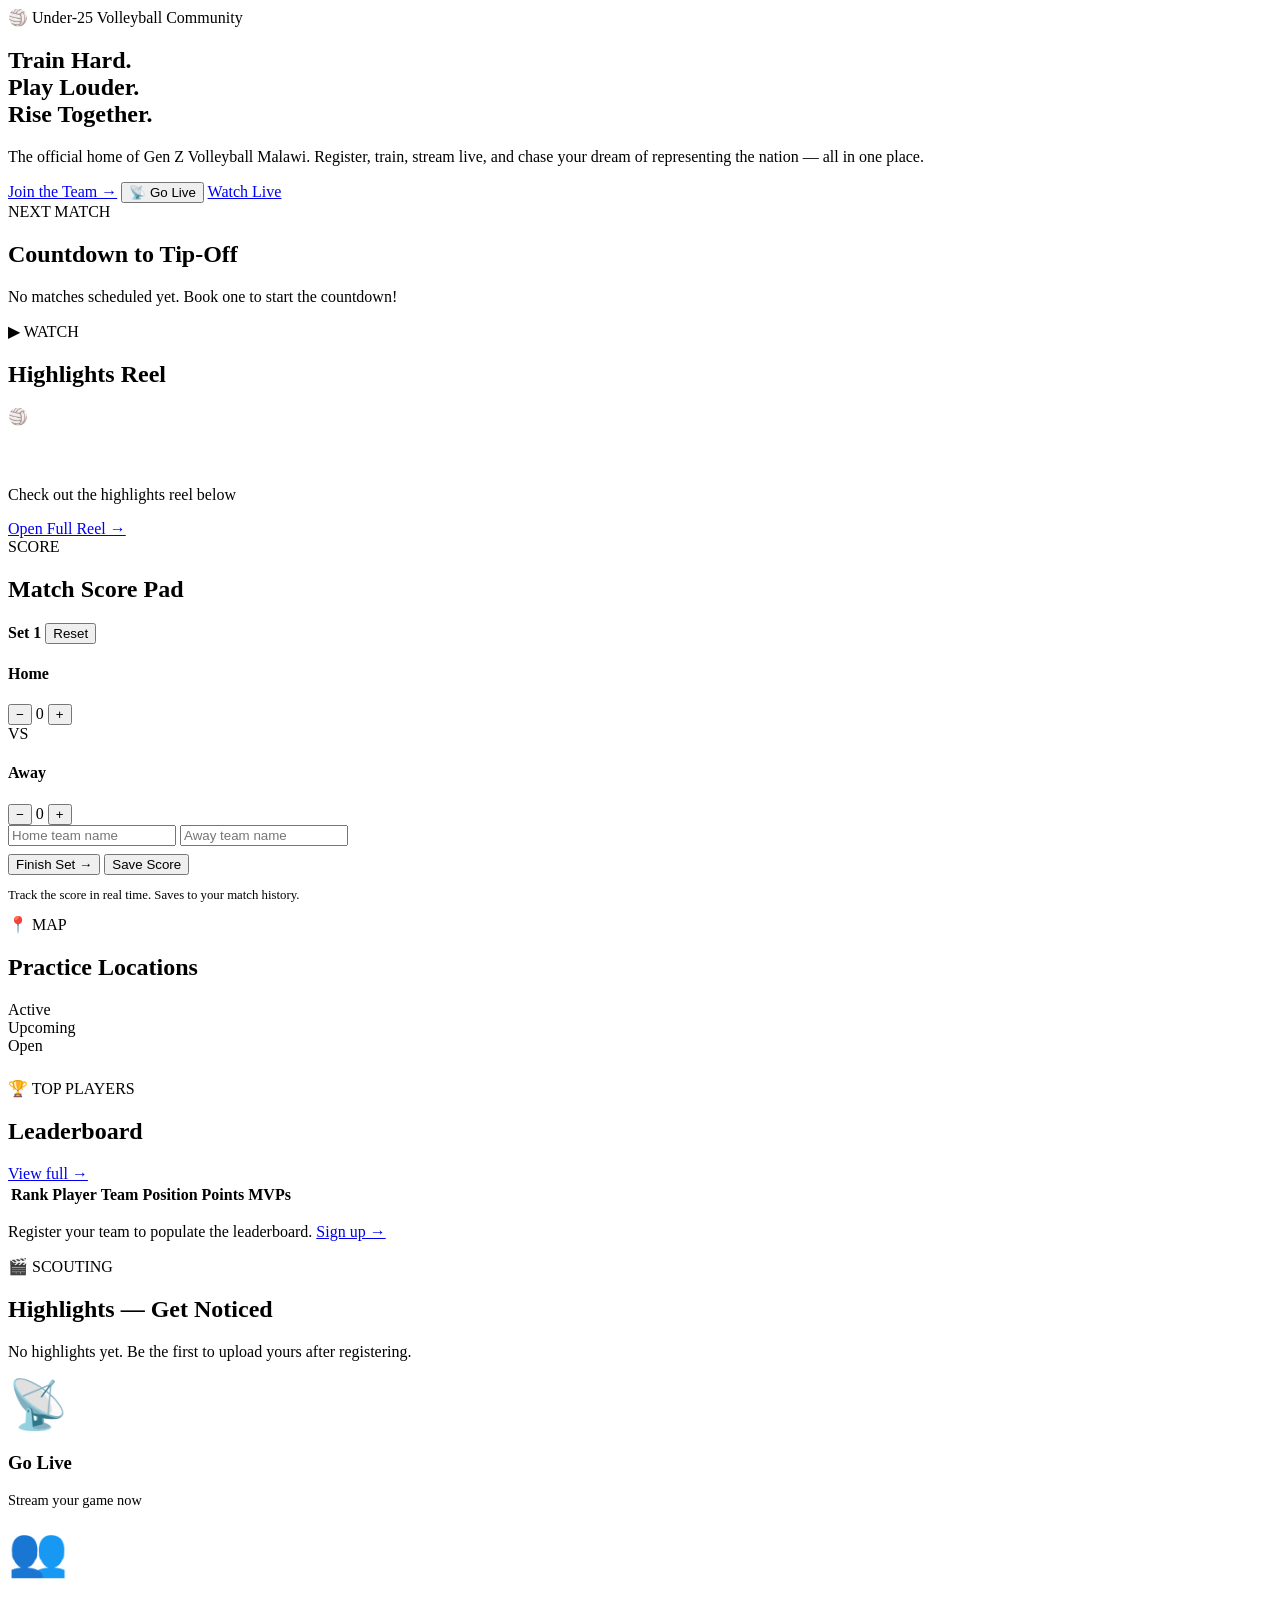
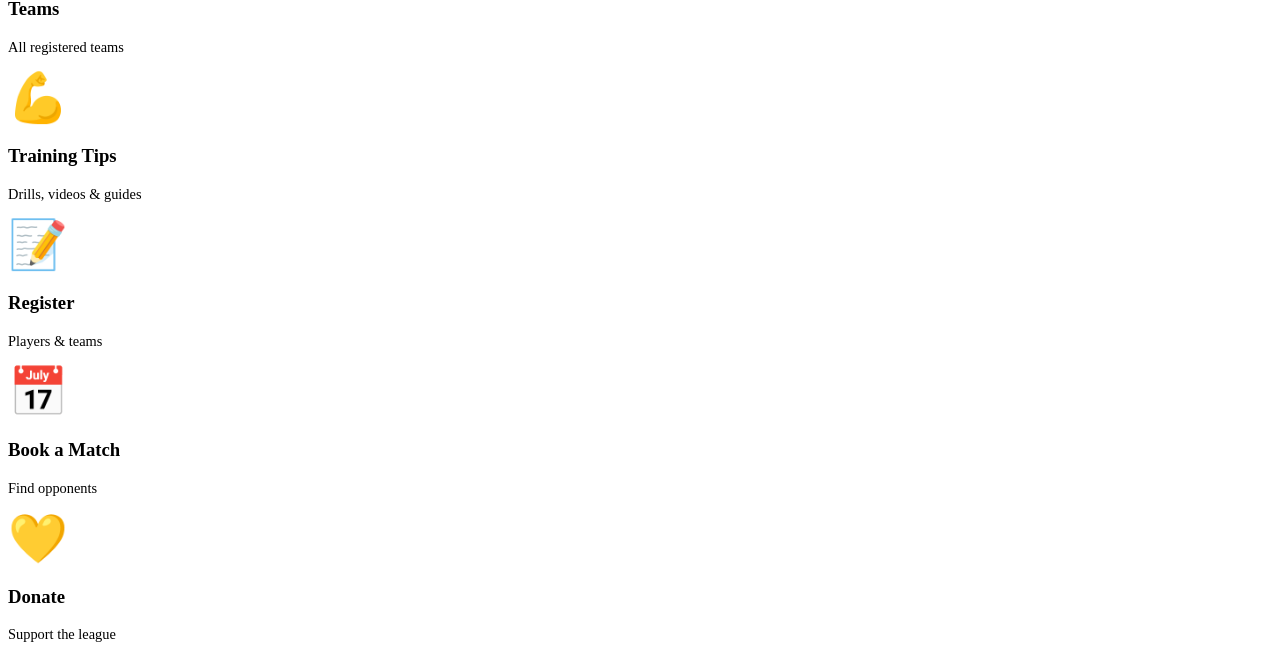
==== index.html @ ad44a902 "Add files via upload" ====
<!DOCTYPE html>
<html lang="en">
<head>
<meta charset="UTF-8">
<meta name="viewport" content="width=device-width, initial-scale=1.0">
<title>Gen Z Volleyball Malawi — Train. Play. Rise.</title>
<meta name="description" content="Gen Z Volleyball Malawi — the home of under-25 volleyball in Malawi. Training, live streams, registration, leaderboard, and more.">
<link rel="preconnect" href="https://fonts.googleapis.com">
<link rel="preconnect" href="https://fonts.gstatic.com" crossorigin>
<link href="https://fonts.googleapis.com/css2?family=Bebas+Neue&family=Inter:wght@400;500;600;700;800&display=swap" rel="stylesheet">
<link rel="stylesheet" href="css/styles.css">
<link rel="icon" type="image/svg+xml" href="data:image/svg+xml,%3Csvg xmlns='http://www.w3.org/2000/svg' viewBox='0 0 100 100'%3E%3Ctext y='.9em' font-size='90'%3E%F0%9F%8F%90%3C/text%3E%3C/svg%3E">
</head>
<body>

<nav class="nav"></nav>

<!-- TICKER -->
<div class="ticker"><div class="ticker-track container"></div></div>

<main>
  <!-- HERO -->
  <section class="hero">
    <div class="container">
      <span class="tag tag-pink">🏐 Under-25 Volleyball Community</span>
      <h1>Train Hard.<br>Play <span class="gradient-text">Louder.</span><br>Rise Together.</h1>
      <p>The official home of Gen Z Volleyball Malawi. Register, train, stream live, and chase your dream of representing the nation — all in one place.</p>
      <div class="hero-cta">
        <a class="btn btn-primary" href="register.html">Join the Team →</a>
        <button class="btn btn-accent" onclick="LIVE.openStreamModal()">📡 Go Live</button>
        <a class="btn btn-ghost" href="live.html">Watch Live</a>
      </div>
    </div>
  </section>

  <!-- COUNTDOWN -->
  <section>
    <div class="container">
      <div id="home-live-rooms"></div>
      <div class="section-title">
        <span class="badge">NEXT MATCH</span>
        <h2>Countdown to Tip-Off</h2>
      </div>
      <div id="countdown-next" class="countdown"></div>
      <p class="text-center muted" id="next-match-info">No matches scheduled yet. Book one to start the countdown!</p>
    </div>
  </section>

  <!-- HIGHLIGHTS REEL + SCORE PAD -->
  <section>
    <div class="container">
      <div class="grid-2">
        <div>
          <div class="section-title">
            <span class="badge" style="background: var(--c-danger);">▶ WATCH</span>
            <h2>Highlights Reel</h2>
          </div>
          <div class="live-stream" id="home-reel">
            <div class="stream-content" id="reel-placeholder">
              <div class="icon">🏐</div>
              <h3 style="color: white;">No match live right now</h3>
              <p>Check out the highlights reel below</p>
              <a href="live.html" class="btn btn-primary" style="margin-top:1rem;">Open Full Reel →</a>
            </div>
            <div class="stream-overlay" id="reel-overlay" style="display:none;">
              <span id="reel-title">Loading…</span>
              <span class="viewer-count" id="reel-counter">▶ Reel 1 / 6</span>
            </div>
          </div>
        </div>

        <div>
          <div class="section-title">
            <span class="badge" style="background: var(--c-accent-2);">SCORE</span>
            <h2>Match Score Pad</h2>
          </div>
          <div class="scorepad">
            <div class="scorepad-header">
              <strong id="sp-set-label">Set 1</strong>
              <button class="btn btn-sm btn-ghost" id="sp-reset">Reset</button>
            </div>
            <div class="scorepad-teams">
              <div class="scorepad-team">
                <h4 class="name" id="sp-home-name">Home</h4>
                <div class="scorepad-score">
                  <button data-team="home" data-delta="-1">−</button>
                  <span id="sp-home">0</span>
                  <button data-team="home" data-delta="1">+</button>
                </div>
              </div>
              <div class="scorepad-vs">VS</div>
              <div class="scorepad-team">
                <h4 class="name" id="sp-away-name">Away</h4>
                <div class="scorepad-score">
                  <button data-team="away" data-delta="-1">−</button>
                  <span id="sp-away">0</span>
                  <button data-team="away" data-delta="1">+</button>
                </div>
              </div>
            </div>
            <div class="scorepad-sets" id="sp-sets"></div>
            <div class="scorepad-actions">
              <input type="text" id="sp-team-home-input" class="form-control" placeholder="Home team name" style="max-width:160px">
              <input type="text" id="sp-team-away-input" class="form-control" placeholder="Away team name" style="max-width:160px">
            </div>
            <div class="scorepad-actions" style="margin-top:0.5rem;">
              <button class="btn btn-accent btn-sm" id="sp-next-set">Finish Set →</button>
              <button class="btn btn-primary btn-sm" id="sp-save">Save Score</button>
            </div>
            <p class="muted text-center" style="font-size:0.8rem; margin-top:0.8rem;">Track the score in real time. Saves to your match history.</p>
          </div>
        </div>
      </div>
    </div>
  </section>

  <!-- COURT MAP -->
  <section>
    <div class="container">
      <div class="section-title">
        <span class="badge">📍 MAP</span>
        <h2>Practice Locations</h2>
      </div>
      <div class="court-map" id="court-map">
        <div class="court-lines"></div>
        <div class="net"></div>
        <div class="map-legend">
          <div><span class="dot" style="background: var(--c-primary)"></span> Active</div>
          <div><span class="dot" style="background: var(--c-accent)"></span> Upcoming</div>
          <div><span class="dot" style="background: var(--c-accent-2)"></span> Open</div>
        </div>
        <!-- pins injected by JS -->
      </div>
      <div class="grid-3" id="location-cards" style="margin-top:1.5rem;"></div>
    </div>
  </section>

  <!-- LEADERBOARD PREVIEW -->
  <section>
    <div class="container">
      <div class="section-title">
        <span class="badge" style="background: var(--c-accent); color: var(--c-deep)">🏆 TOP PLAYERS</span>
        <h2>Leaderboard</h2>
        <a href="leaderboard.html" class="btn btn-ghost btn-sm" style="margin-left:auto;">View full →</a>
      </div>
      <div class="table-wrap">
        <table id="home-leaderboard">
          <thead>
            <tr><th>Rank</th><th>Player</th><th>Team</th><th>Position</th><th>Points</th><th>MVPs</th></tr>
          </thead>
          <tbody></tbody>
        </table>
      </div>
      <p id="leaderboard-empty" class="text-center muted" style="margin-top:1rem;">Register your team to populate the leaderboard. <a href="register.html">Sign up →</a></p>
    </div>
  </section>

  <!-- SCOUTING HIGHLIGHTS -->
  <section>
    <div class="container">
      <div class="section-title">
        <span class="badge" style="background: var(--c-accent-2);">🎬 SCOUTING</span>
        <h2>Highlights — Get Noticed</h2>
      </div>
      <div class="grid-3" id="highlights-grid"></div>
      <p id="highlights-empty" class="text-center muted" style="margin-top:1rem;">No highlights yet. Be the first to upload yours after registering.</p>
    </div>
  </section>

  <!-- QUICK LINKS -->
  <section>
    <div class="container">
      <div class="grid-4">
        <div class="card card-3d text-center" style="cursor:pointer; border: 2px solid var(--c-primary);" onclick="LIVE.openStreamModal()">
          <div style="font-size:3rem;">📡</div>
          <h3>Go Live</h3>
          <p class="muted" style="font-size:0.9rem">Stream your game now</p>
        </div>
        <a href="teams.html" class="card card-3d text-center" style="text-decoration:none; color: var(--c-text);">
          <div style="font-size:3rem;">👥</div>
          <h3>Teams</h3>
          <p class="muted" style="font-size:0.9rem">All registered teams</p>
        </a>
        <a href="training.html" class="card card-3d text-center" style="text-decoration:none; color: var(--c-text);">
          <div style="font-size:3rem;">💪</div>
          <h3>Training Tips</h3>
          <p class="muted" style="font-size:0.9rem">Drills, videos & guides</p>
        </a>
        <a href="register.html" class="card card-3d text-center" style="text-decoration:none; color: var(--c-text);">
          <div style="font-size:3rem;">📝</div>
          <h3>Register</h3>
          <p class="muted" style="font-size:0.9rem">Players & teams</p>
        </a>
        <a href="matches.html" class="card card-3d text-center" style="text-decoration:none; color: var(--c-text);">
          <div style="font-size:3rem;">📅</div>
          <h3>Book a Match</h3>
          <p class="muted" style="font-size:0.9rem">Find opponents</p>
        </a>
        <a href="donate.html" class="card card-3d text-center" style="text-decoration:none; color: var(--c-text);">
          <div style="font-size:3rem;">💛</div>
          <h3>Donate</h3>
          <p class="muted" style="font-size:0.9rem">Support the league</p>
        </a>
      </div>
    </div>
  </section>
</main>

<footer class="footer"></footer>

<script src="js/app.js"></script>
<script src="js/supabase-sync.js"></script>
<script src="js/livestream.js"></script>
<script>
// ====== TICKER ======
APP.renderTicker();

// ====== COUNTDOWN ======
let nextMatch = null;
function findNextMatch() {
  const upcoming = APP.data.matches
    .filter(m => m.status === 'scheduled' && m.date && new Date(m.date) > new Date())
    .sort((a, b) => new Date(a.date) - new Date(b.date));
  return upcoming[0] || null;
}
function renderCountdown() {
  nextMatch = findNextMatch();
  const wrap = document.getElementById('countdown-next');
  const info = document.getElementById('next-match-info');
  if (!nextMatch) {
    wrap.innerHTML = '<div class="countdown-unit"><span class="num">—</span><span class="lbl">No match</span></div>';
    info.innerHTML = 'No matches scheduled yet. <a href="matches.html">Book one →</a>';
    return;
  }
  const c = APP.countdown(nextMatch.date);
  wrap.innerHTML = `
    <div class="countdown-unit"><span class="num">${c.d}</span><span class="lbl">Days</span></div>
    <div class="countdown-unit"><span class="num">${String(c.h).padStart(2, '0')}</span><span class="lbl">Hours</span></div>
    <div class="countdown-unit"><span class="num">${String(c.m).padStart(2, '0')}</span><span class="lbl">Mins</span></div>
    <div class="countdown-unit"><span class="num">${String(c.s).padStart(2, '0')}</span><span class="lbl">Secs</span></div>
  `;
  info.innerHTML = `<strong>${APP.escapeHtml(nextMatch.homeTeam)}</strong> vs <strong>${APP.escapeHtml(nextMatch.awayTeam)}</strong> — ${APP.fmtDate(nextMatch.date)} at ${APP.fmtTime(nextMatch.date)}`;
}
renderCountdown();
setInterval(renderCountdown, 1000);

// ====== HIGHLIGHTS REEL (homepage) ======
// When no match is live, rotate through public volleyball highlight videos.
let reelIndex = 0;
function renderReel() {
  const liveMatch = APP.data.matches.find(m => m.status === 'live');
  const liveRooms = LIVE.getActiveRooms();
  const placeholder = document.getElementById('reel-placeholder');
  const overlay = document.getElementById('reel-overlay');
  const stream = document.getElementById('home-reel');
  // Clear any prior iframe
  stream.querySelectorAll('iframe').forEach(f => f.remove());
  stream.querySelectorAll('.live-badge').forEach(b => b.remove());

  // 1) Real scheduled match is live
  if (liveMatch) {
    stream.insertAdjacentHTML('afterbegin', '<div class="live-badge"><span class="live-dot"></span> ON AIR</div>');
    placeholder.innerHTML = `
      <div class="icon">🏐</div>
      <h3 style="color: white;">${APP.escapeHtml(liveMatch.homeTeam)} vs ${APP.escapeHtml(liveMatch.awayTeam)}</h3>
      <p>Match in progress</p>
      <a href="live.html" class="btn btn-primary" style="margin-top:1rem;">Watch Live →</a>
    `;
    placeholder.style.display = 'flex';
    overlay.style.display = 'flex';
    overlay.querySelector('#reel-title').textContent = '📍 ' + (liveMatch.venue || 'Live');
    overlay.querySelector('#reel-counter').textContent = '● LIVE';
    return;
  }

  // 2) Someone is live-streaming via WebRTC / external service
  if (liveRooms.length) {
    const room = liveRooms[0];
    stream.insertAdjacentHTML('afterbegin', '<div class="live-badge"><span class="live-dot"></span> ON AIR</div>');
    overlay.style.display = 'flex';
    overlay.querySelector('#reel-title').textContent = `📡 ${room.title}`;
    overlay.querySelector('#reel-counter').textContent = `● LIVE — ${room.host}`;

    if (room.type === 'external' && room.externalUrl) {
      const iframe = document.createElement('iframe');
      iframe.src = LIVE.toEmbedUrl(room.externalUrl);
      iframe.allow = 'autoplay; encrypted-media; picture-in-picture';
      iframe.allowFullscreen = true;
      iframe.style.cssText = 'position:absolute; inset:0; width:100%; height:100%; border:0;';
      stream.appendChild(iframe);
      placeholder.style.display = 'none';
    } else {
      // P2P room — link to live page to join
      placeholder.style.display = 'flex';
      placeholder.innerHTML = `
        <div class="icon">📡</div>
        <h3 style="color: white;">${APP.escapeHtml(room.title)}</h3>
        <p>Live P2P stream by ${APP.escapeHtml(room.host)}</p>
        <a href="live.html?room=${room.id}" class="btn btn-primary" style="margin-top:1rem;">▶ Join Stream</a>
      `;
    }
    return;
  }

  // No live match — rotate the public highlights reel
  const v = APP.publicHighlights[reelIndex % APP.publicHighlights.length];
  const iframe = document.createElement('iframe');
  iframe.src = APP.embedUrl(v.videoId);
  iframe.allow = 'accelerometer; autoplay; clipboard-write; encrypted-media; gyroscope; picture-in-picture';
  iframe.allowFullscreen = true;
  iframe.style.cssText = 'position:absolute; inset:0; width:100%; height:100%; border:0;';
  stream.appendChild(iframe);
  placeholder.style.display = 'none';
  overlay.style.display = 'flex';
  overlay.querySelector('#reel-title').textContent = v.title;
  overlay.querySelector('#reel-counter').textContent = `▶ Reel ${reelIndex + 1} / ${APP.publicHighlights.length}`;

  // Advance to next reel when current video ends
  iframe.addEventListener('load', () => {
    // YouTube iframes don't fire 'ended' reliably, so we just rotate every ~45s
  });
  clearInterval(window._reelTimer);
  window._reelTimer = setInterval(() => {
    reelIndex++;
    renderReel();
  }, 45000);
}
renderReel();
// Re-check for a live match every 30s
setInterval(renderReel, 30000);

// ====== LIVE ROOMS STRIP (homepage) ======
function renderHomeLiveRooms() {
  const wrap = document.getElementById('home-live-rooms');
  const active = LIVE.getActiveRooms();
  if (!active.length) { wrap.innerHTML = ''; return; }
  wrap.innerHTML = `
    <div class="alert alert-danger" style="display:flex; align-items:center; justify-content:space-between; flex-wrap:wrap; gap:0.5rem; margin-bottom:1.5rem;">
      <div>
        <strong>📡 ${active.length} live stream${active.length === 1 ? '' : 's'} happening right now</strong>
        <p class="muted" style="font-size:0.85rem; margin:0;">
          ${active.slice(0, 3).map(r => `<span>• ${APP.escapeHtml(r.title)} (${APP.escapeHtml(r.host)})</span>`).join(' ')}
        </p>
      </div>
      <div style="display:flex; gap:0.4rem; flex-wrap:wrap;">
        ${active.slice(0, 2).map(r => `<a class="btn btn-sm btn-primary" href="live.html?room=${r.id}">▶ Watch</a>`).join('')}
      </div>
    </div>
  `;
}
renderHomeLiveRooms();
LIVE.listenToRooms(renderHomeLiveRooms);

// ====== SCORE PAD ======
const sp = { home: 0, away: 0, sets: [] };
const $ = id => document.getElementById(id);

function renderScorePad() {
  $('sp-home').textContent = sp.home;
  $('sp-away').textContent = sp.away;
  $('sp-sets').innerHTML = sp.sets.map((s, i) =>
    `<div class="set-pill">Set ${i+1}: ${s[0]}-${s[1]}</div>`
  ).join('') || '<span class="muted" style="font-size:0.85rem;">No sets completed</span>';
  $('sp-set-label').textContent = `Set ${sp.sets.length + 1}`;
}
document.querySelectorAll('.scorepad-score button').forEach(btn => {
  btn.addEventListener('click', () => {
    const team = btn.dataset.team;
    const delta = parseInt(btn.dataset.delta);
    sp[team] = Math.max(0, sp[team] + delta);
    $('sp-home-name').textContent = $('sp-team-home-input').value || 'Home';
    $('sp-away-name').textContent = $('sp-team-away-input').value || 'Away';
    renderScorePad();
  });
});
$('sp-team-home-input').addEventListener('input', e => $('sp-home-name').textContent = e.target.value || 'Home');
$('sp-team-away-input').addEventListener('input', e => $('sp-away-name').textContent = e.target.value || 'Away');
$('sp-next-set').addEventListener('click', () => {
  if (sp.home === 0 && sp.away === 0) return APP.toast('Add some points first', 'info');
  sp.sets.push([sp.home, sp.away]);
  sp.home = 0; sp.away = 0;
  renderScorePad();
  APP.toast('Set saved!', 'success');
});
$('sp-reset').addEventListener('click', () => {
  sp.home = 0; sp.away = 0; sp.sets = [];
  renderScorePad();
});
$('sp-save').addEventListener('click', () => {
  const home = $('sp-team-home-input').value || 'Home Team';
  const away = $('sp-team-away-input').value || 'Away Team';
  if (!sp.sets.length) return APP.toast('Finish at least one set first', 'warning');
  APP.data.matches.push({
    id: APP.uid(),
    homeTeam: home, awayTeam: away,
    date: new Date().toISOString(),
    status: 'completed',
    score: {
      home: sp.sets.reduce((a, s) => a + (s[0] > s[1] ? 1 : 0), 0),
      away: sp.sets.reduce((a, s) => a + (s[1] > s[0] ? 1 : 0), 0)
    },
    sets: sp.sets.map(s => [...s])
  });
  APP.save();
  APP.toast('Match saved to history!', 'success');
  $('sp-reset').click();
});
renderScorePad();

// ====== COURT MAP ======
// Show practice locations from real bookings (type='practice') so it starts empty.
function renderCourtMap() {
  const map = $('court-map');
  const cards = $('location-cards');
  // Clear pins (keep court lines + net)
  map.querySelectorAll('.map-pin').forEach(p => p.remove());

  const practices = APP.data.bookings
    .filter(b => b.type === 'practice' && b.status !== 'cancelled')
    .sort((a, b) => new Date(a.date) - new Date(b.date));

  if (practices.length === 0) {
    // Show 4 sample venue pin positions but with no data
    const venues = [
      { name: 'Blantyre Sports Complex', x: 20, y: 75, cls: '' },
      { name: 'Lilongwe Civic Centre', x: 55, y: 35, cls: 'pin-2' },
      { name: 'Mzuzu Court Arena', x: 30, y: 15, cls: 'pin-3' },
      { name: 'Zomba Youth Field', x: 75, y: 70, cls: 'pin-4' },
    ];
    venues.forEach((v, i) => {
      const pin = document.createElement('div');
      pin.className = 'map-pin ' + v.cls;
      pin.style.left = v.x + '%';
      pin.style.top = v.y + '%';
      pin.style.opacity = '0.35';
      pin.innerHTML = `<span>${i+1}</span>`;
      pin.title = v.name + ' — no practices scheduled';
      map.appendChild(pin);
    });
    cards.innerHTML = `
      <div class="card card-3d" style="grid-column: 1 / -1; text-align: center; padding: 2rem;">
        <h3>📅 No practice sessions scheduled yet</h3>
        <p class="muted">Once teams book practice sessions, they'll appear here on the court map.</p>
        <a href="matches.html" class="btn btn-primary" style="margin-top:1rem;">Book a Practice →</a>
      </div>
    `;
    return;
  }

  // Plot real practice bookings on the court
  const venues = {
    'Blantyre Sports Complex': { x: 20, y: 75, cls: '' },
    'Lilongwe Civic Centre': { x: 55, y: 35, cls: 'pin-2' },
    'Mzuzu Court Arena': { x: 30, y: 15, cls: 'pin-3' },
    'Zomba Youth Field': { x: 75, y: 70, cls: 'pin-4' },
    'Capital Volleyball Hall': { x: 50, y: 50, cls: 'pin-2' },
  };
  const seen = new Set();
  practices.forEach((p, i) => {
    const v = venues[p.venue] || { x: 50 + (i * 7) % 30, y: 50 + (i * 11) % 30, cls: '' };
    const key = p.venue;
    if (!seen.has(key)) {
      seen.add(key);
      const pin = document.createElement('div');
      pin.className = 'map-pin ' + v.cls;
      pin.style.left = v.x + '%';
      pin.style.top = v.y + '%';
      pin.innerHTML = `<span>${seen.size}</span>`;
      pin.title = `${p.venue} — ${p.teamName}`;
      map.appendChild(pin);
    }
  });

  cards.innerHTML = practices.slice(0, 6).map(p => `
    <div class="card card-3d">
      <span class="tag tag-teal">PRACTICE</span>
      <h3 style="margin-top:0.5rem;">${APP.escapeHtml(p.venue)}</h3>
      <p class="muted" style="font-size:0.9rem;">🏐 ${APP.escapeHtml(p.teamName)}</p>
      <p style="margin-top:0.5rem;"><strong>Next session:</strong> ${APP.fmtDate(p.date)} at ${APP.fmtTime(p.date)}</p>
    </div>
  `).join('');
}
renderCourtMap();

// ====== LEADERBOARD PREVIEW ======
function renderLeaderboard() {
  const tb = document.querySelector('#home-leaderboard tbody');
  const empty = $('leaderboard-empty');
  if (!APP.data.players.length) { tb.innerHTML = ''; empty.style.display = 'block'; return; }
  empty.style.display = 'none';
  const ranked = APP.data.players
    .map(p => ({
      ...p,
      pts: Object.values(p.stats || {}).reduce((a, b) => a + (b || 0), 0),
      mvps: p.mvps || 0
    }))
    .sort((a, b) => b.pts - a.pts)
    .slice(0, 5);
  tb.innerHTML = ranked.map((p, i) => {
    const avatar = p.photo
      ? `<img src="${APP.escapeHtml(p.photo)}" alt="" style="width:32px; height:32px; border-radius:50%; object-fit:cover; vertical-align:middle; margin-right:0.5rem; border: 2px solid var(--c-primary);">`
      : `<span style="display:inline-block; width:32px; height:32px; line-height:32px; text-align:center; border-radius:50%; background: var(--gradient-2); margin-right:0.5rem; vertical-align:middle;">🏐</span>`;
    return `
    <tr>
      <td><span class="rank-badge ${i === 0 ? 'rank-1' : i === 1 ? 'rank-2' : i === 2 ? 'rank-3' : 'rank-n'}">${i+1}</span></td>
      <td>${avatar}<strong>${APP.escapeHtml(p.name)}</strong></td>
      <td>${APP.escapeHtml(p.team || '—')}</td>
      <td><span class="tag tag-blue">${p.position || '—'}</span></td>
      <td><strong style="color: var(--c-accent)">${p.pts}</strong></td>
      <td>${p.mvps}</td>
    </tr>
  `;
  }).join('');
}
renderLeaderboard();

// ====== HIGHLIGHTS ======
// Combine user-uploaded highlights with curated public volleyball clips.
function renderHighlights() {
  const grid = $('highlights-grid');
  const empty = $('highlights-empty');
  const userHighlights = APP.data.highlights.map(h => ({ ...h, source: 'user' }));
  const publicOnes = APP.publicHighlights.map(p => ({
    id: p.id,
    title: p.title,
    player: p.channel,
    team: 'Featured',
    views: 0,
    videoId: p.videoId,
    source: 'public'
  }));
  const all = [...userHighlights, ...publicOnes];

  if (all.length === 0) {
    grid.innerHTML = '';
    empty.style.display = 'block';
    return;
  }
  empty.style.display = 'none';
  grid.innerHTML = all.slice(0, 6).map(h => {
    const thumb = h.videoId ? APP.thumbUrl(h.videoId) : '';
    return `
      <div class="highlight-card" onclick="openHighlight('${h.id}','${h.source}','${h.videoId || ''}')">
        ${thumb ? `<img class="highlight-thumb-img" src="${thumb}" alt="" style="position:absolute; inset:0; width:100%; height:100%; object-fit:cover;">` : '<div class="highlight-thumb">🏐</div>'}
        <div class="play-btn">▶</div>
        <div class="highlight-info">
          <h4>${APP.escapeHtml(h.title)}</h4>
          <div class="highlight-meta">${APP.escapeHtml(h.player || '')} ${h.team ? '• ' + APP.escapeHtml(h.team) : ''} ${h.source === 'public' ? '• 🌐 Featured' : ''}</div>
        </div>
      </div>
    `;
  }).join('');
}
window.openHighlight = (id, source, videoId) => {
  if (source === 'public' && videoId) {
    location.href = `live.html?v=${videoId}`;
  } else {
    APP.toast(`Highlight: ${id}`, 'info');
  }
};
renderHighlights();

// ====== TILT ======
APP.attachTilt();
</script>
</body>
</html>
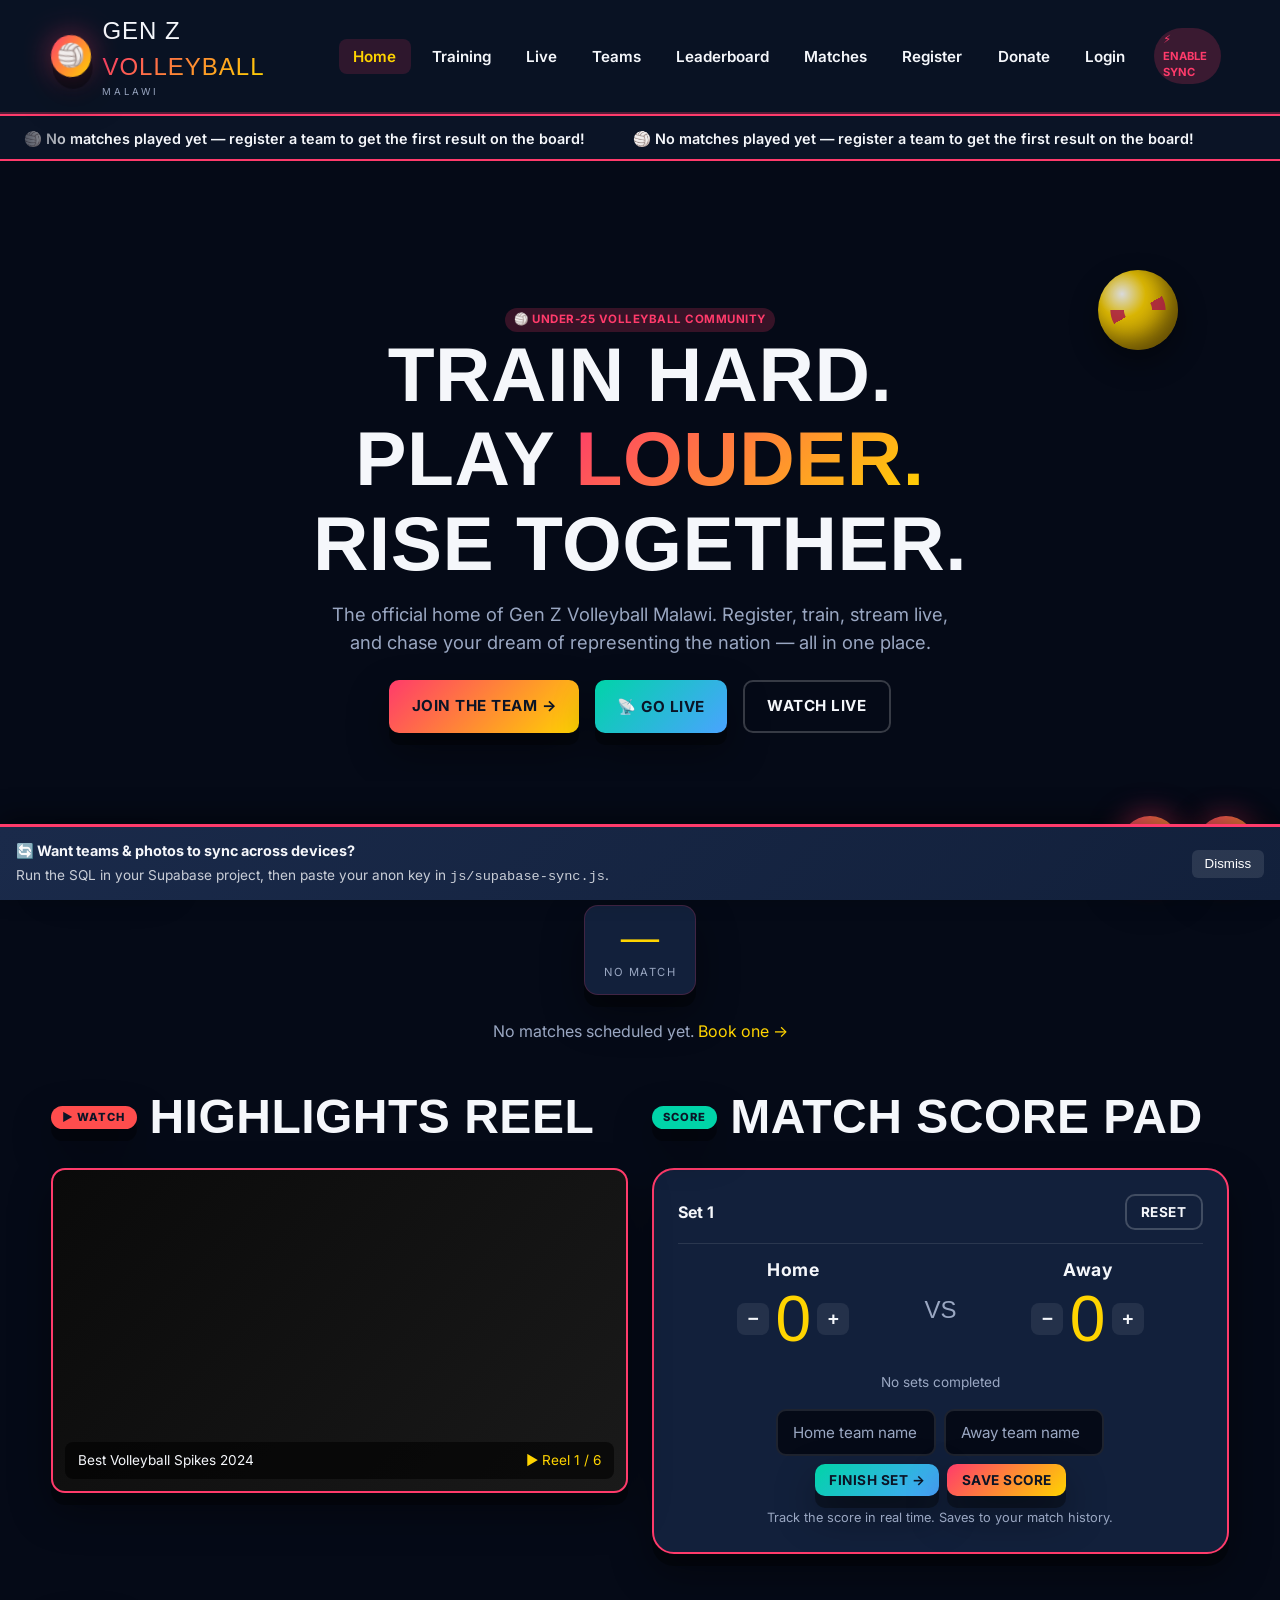
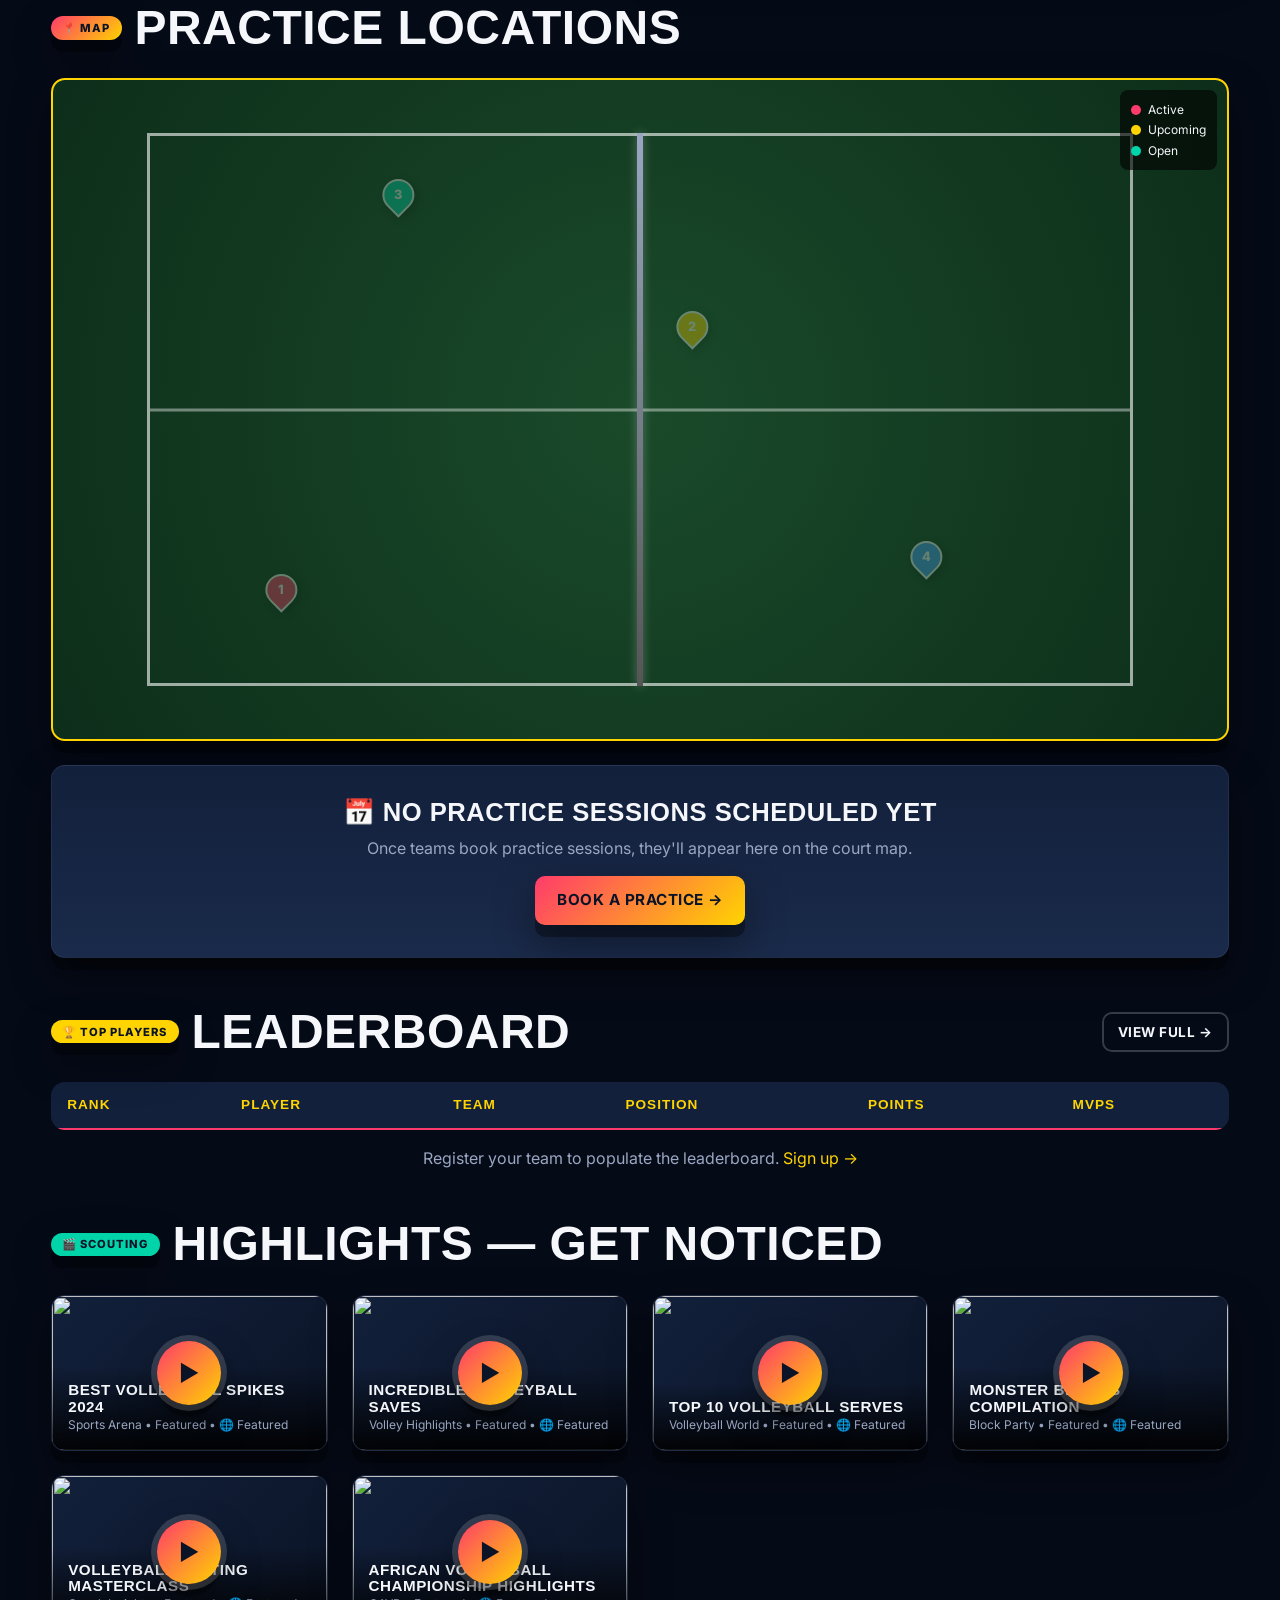
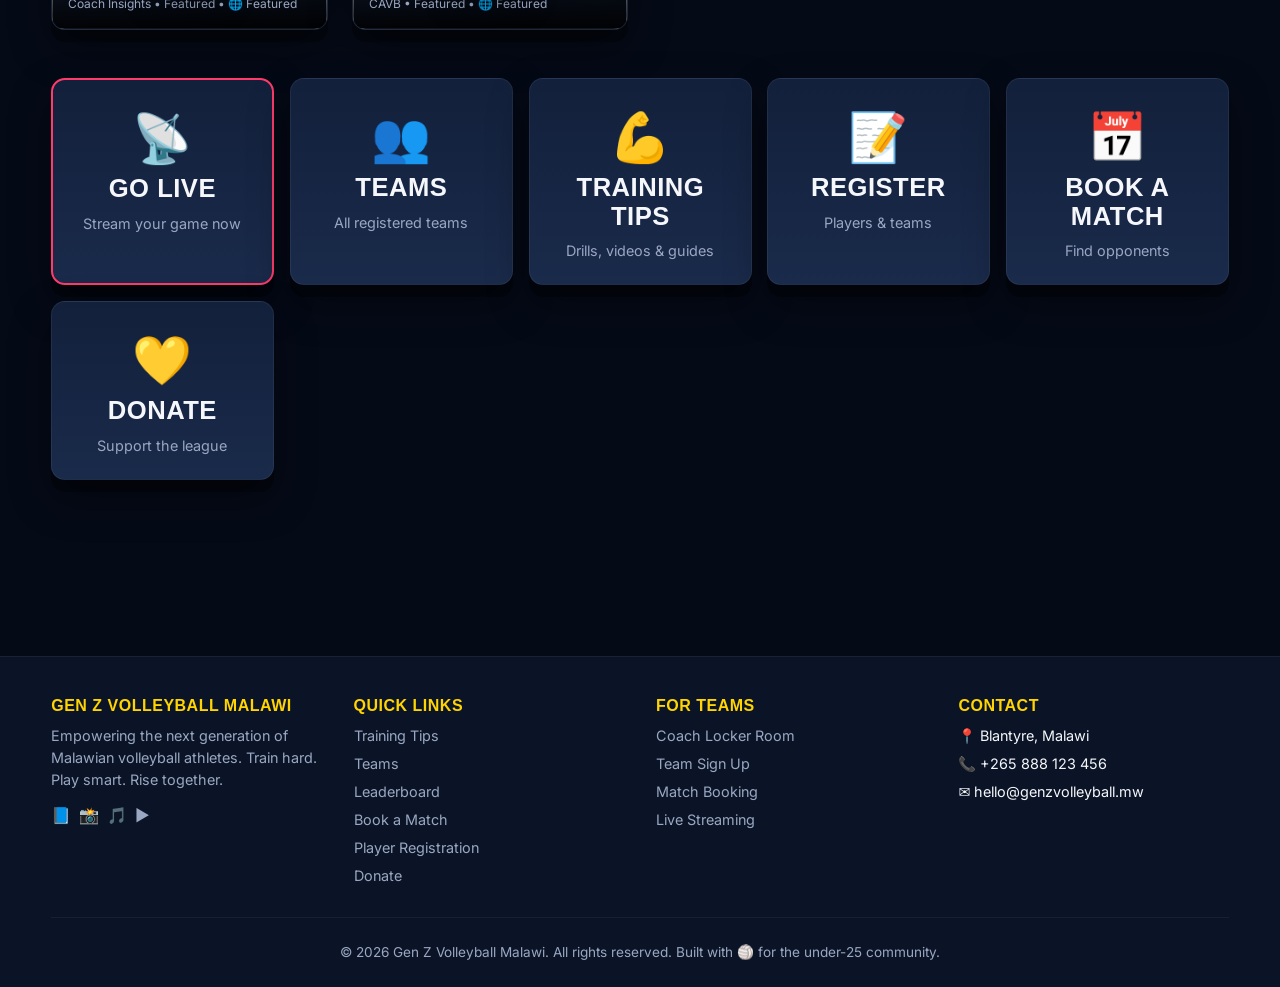
==== commit d18f3d73: "Fix website styles and restore JS by adding css/ and js/ folders Pages referenced css/styles.css and" ====
--- a/index.html
+++ b/index.html
@@ -208,9 +208,9 @@
 
 <footer class="footer"></footer>
 
+<script src="js/livestream.js"></script>
+<script src="js/supabase-sync.js"></script>
 <script src="js/app.js"></script>
-<script src="js/supabase-sync.js"></script>
-<script src="js/livestream.js"></script>
 <script>
 // ====== TICKER ======
 APP.renderTicker();
@@ -562,6 +562,17 @@
 
 // ====== TILT ======
 APP.attachTilt();
+
+// Re-render dynamic sections after storage/sync loads extra data
+window.addEventListener('gzvm:refresh', () => {
+  renderCountdown();
+  renderReel();
+  renderHomeLiveRooms();
+  renderCourtMap();
+  renderLeaderboard();
+  renderHighlights();
+  APP.renderTicker();
+});
 </script>
 </body>
 </html>
--- a/css/styles.css
+++ b/css/styles.css
@@ -0,0 +1,945 @@
+/* =========================================================
+   Gen Z Volleyball Malawi — Global Styles
+   Sporty + bold + modern + 3D ready
+   ========================================================= */
+
+:root {
+  --c-primary: #ff3b6b;       /* hot pink / court red */
+  --c-primary-dark: #c81f4d;
+  --c-accent: #ffd400;        /* ball yellow */
+  --c-accent-2: #00d4a8;      /* court teal */
+  --c-deep: #0b1426;          /* deep navy */
+  --c-deeper: #050a17;
+  --c-card: #12203b;
+  --c-card-2: #1a2a4a;
+  --c-text: #f5f7fb;
+  --c-muted: #9aa7c2;
+  --c-success: #19d27c;
+  --c-danger: #ff4d4d;
+  --c-warning: #ffa500;
+  --c-info: #4aa3ff;
+  --gradient-1: linear-gradient(135deg, #ff3b6b 0%, #ffd400 100%);
+  --gradient-2: linear-gradient(135deg, #00d4a8 0%, #4aa3ff 100%);
+  --gradient-3: linear-gradient(135deg, #0b1426 0%, #1a2a4a 100%);
+  --shadow-3d: 0 12px 0 0 rgba(0,0,0,0.35), 0 18px 40px rgba(0,0,0,0.4);
+  --shadow-glow: 0 0 30px rgba(255, 59, 107, 0.45);
+  --radius: 14px;
+  --radius-lg: 22px;
+  --font-display: 'Bebas Neue', 'Oswald', Impact, sans-serif;
+  --font-body: 'Inter', system-ui, -apple-system, Segoe UI, Roboto, sans-serif;
+}
+
+* { box-sizing: border-box; margin: 0; padding: 0; }
+
+html, body {
+  background: var(--c-deeper);
+  color: var(--c-text);
+  font-family: var(--font-body);
+  line-height: 1.5;
+  overflow-x: hidden;
+  scroll-behavior: smooth;
+  color-scheme: dark;
+}
+
+a { color: var(--c-accent); text-decoration: none; transition: color 0.2s; }
+a:hover { color: var(--c-primary); }
+
+img { max-width: 100%; display: block; }
+
+h1, h2, h3, h4 {
+  font-family: var(--font-display);
+  font-weight: 700;
+  letter-spacing: 0.5px;
+  text-transform: uppercase;
+  line-height: 1.1;
+}
+
+h1 { font-size: clamp(2.4rem, 6vw, 5rem); }
+h2 { font-size: clamp(1.8rem, 4vw, 3rem); margin-bottom: 0.6em; }
+h3 { font-size: clamp(1.2rem, 2.5vw, 1.6rem); margin-bottom: 0.4em; }
+
+/* ============ ANIMATED 3D BG ============ */
+.scene-3d {
+  position: fixed;
+  inset: 0;
+  z-index: -1;
+  background: radial-gradient(ellipse at top, #142a55 0%, var(--c-deeper) 60%);
+  overflow: hidden;
+}
+.scene-3d::before, .scene-3d::after {
+  content: "";
+  position: absolute;
+  border-radius: 50%;
+  filter: blur(60px);
+  opacity: 0.5;
+  animation: floatBlob 18s ease-in-out infinite;
+}
+.scene-3d::before {
+  width: 480px; height: 480px;
+  background: var(--c-primary);
+  top: -120px; left: -120px;
+}
+.scene-3d::after {
+  width: 520px; height: 520px;
+  background: var(--c-accent-2);
+  bottom: -160px; right: -120px;
+  animation-delay: -9s;
+}
+@keyframes floatBlob {
+  0%, 100% { transform: translate(0, 0) scale(1); }
+  33% { transform: translate(80px, -40px) scale(1.1); }
+  66% { transform: translate(-60px, 60px) scale(0.95); }
+}
+
+/* floating ball */
+.ball-3d {
+  position: fixed;
+  width: 80px; height: 80px;
+  border-radius: 50%;
+  background:
+    radial-gradient(circle at 30% 30%, #fff 0%, #ffd400 30%, #c89b00 80%);
+  box-shadow: inset -10px -10px 20px rgba(0,0,0,0.4), 0 12px 30px rgba(0,0,0,0.5);
+  z-index: 1;
+  pointer-events: none;
+  animation: floatBall 12s ease-in-out infinite;
+  top: 30%;
+  right: 8%;
+  opacity: 0.85;
+}
+.ball-3d::before {
+  content: "";
+  position: absolute;
+  inset: 8px;
+  border-radius: 50%;
+  background:
+    conic-gradient(from 0deg,
+      transparent 0 60deg, #c81f4d 60deg 90deg, transparent 90deg 240deg,
+      #c81f4d 240deg 270deg, transparent 270deg);
+  mask: radial-gradient(circle, transparent 30%, #000 32%, #000 60%, transparent 62%);
+  -webkit-mask: radial-gradient(circle, transparent 30%, #000 32%, #000 60%, transparent 62%);
+  opacity: 0.85;
+}
+@keyframes floatBall {
+  0%, 100% { transform: translateY(0) rotate(0deg); }
+  50% { transform: translateY(-40px) rotate(180deg); }
+}
+
+/* ============ LAYOUT ============ */
+.container {
+  width: min(1240px, 92%);
+  margin: 0 auto;
+}
+.row { display: flex; flex-wrap: wrap; gap: 1.5rem; }
+.col { flex: 1 1 280px; }
+.grid-2 { display: grid; grid-template-columns: repeat(auto-fit, minmax(280px, 1fr)); gap: 1.5rem; }
+.grid-3 { display: grid; grid-template-columns: repeat(auto-fit, minmax(240px, 1fr)); gap: 1.5rem; }
+.grid-4 { display: grid; grid-template-columns: repeat(auto-fit, minmax(200px, 1fr)); gap: 1rem; }
+
+main { padding: 2rem 0 5rem; min-height: 70vh; position: relative; z-index: 2; }
+
+section { margin: 3rem 0; }
+.section-title {
+  display: flex; align-items: center; gap: 0.8rem;
+  margin-bottom: 1.5rem;
+}
+.section-title .badge {
+  background: var(--gradient-1);
+  color: var(--c-deep);
+  padding: 0.2rem 0.7rem;
+  border-radius: 999px;
+  font-size: 0.7rem;
+  font-weight: 800;
+  letter-spacing: 1px;
+  box-shadow: var(--shadow-3d);
+}
+.section-title h2 { margin: 0; }
+
+/* ============ NAVBAR ============ */
+.nav {
+  position: sticky; top: 0; z-index: 100;
+  background: rgba(11, 20, 38, 0.85);
+  backdrop-filter: blur(14px);
+  -webkit-backdrop-filter: blur(14px);
+  border-bottom: 2px solid rgba(255, 59, 107, 0.3);
+}
+.nav-inner {
+  display: flex; align-items: center; justify-content: space-between;
+  padding: 0.8rem 0;
+}
+.brand {
+  display: flex; align-items: center; gap: 0.7rem;
+  font-family: var(--font-display);
+  font-size: 1.5rem;
+  color: var(--c-text);
+  letter-spacing: 1px;
+}
+.brand:hover { color: var(--c-text); }
+.brand .logo {
+  width: 42px; height: 42px;
+  border-radius: 50%;
+  background: var(--gradient-1);
+  display: grid; place-items: center;
+  font-size: 1.4rem;
+  box-shadow: var(--shadow-3d), var(--shadow-glow);
+  transform: rotateZ(-8deg);
+  transition: transform 0.3s;
+}
+.brand:hover .logo { transform: rotateZ(8deg) scale(1.05); }
+.brand small {
+  display: block; font-size: 0.6rem; color: var(--c-muted);
+  letter-spacing: 3px; font-family: var(--font-body);
+}
+.nav-links {
+  display: flex; gap: 0.4rem; align-items: center;
+  list-style: none;
+}
+.nav-links a {
+  color: var(--c-text);
+  padding: 0.5rem 0.9rem;
+  border-radius: 8px;
+  font-weight: 600;
+  font-size: 0.95rem;
+  transition: all 0.2s;
+  position: relative;
+}
+.nav-links a:hover, .nav-links a.active {
+  background: rgba(255, 59, 107, 0.15);
+  color: var(--c-accent);
+}
+.nav-toggle {
+  display: none;
+  background: none; border: none;
+  color: var(--c-text);
+  font-size: 1.6rem;
+  cursor: pointer;
+}
+@media (max-width: 880px) {
+  .nav-links {
+    position: absolute; top: 100%; left: 0; right: 0;
+    background: var(--c-deep);
+    flex-direction: column;
+    padding: 1rem;
+    transform: translateY(-200%);
+    transition: transform 0.3s;
+    border-bottom: 2px solid var(--c-primary);
+  }
+  .nav-links.open { transform: translateY(0); }
+  .nav-toggle { display: block; }
+}
+
+/* ============ BUTTONS ============ */
+.btn {
+  display: inline-flex; align-items: center; gap: 0.5rem;
+  padding: 0.8rem 1.4rem;
+  border-radius: 10px;
+  font-weight: 700;
+  font-size: 0.95rem;
+  border: none; cursor: pointer;
+  transition: transform 0.15s, box-shadow 0.15s, background 0.2s;
+  font-family: var(--font-body);
+  text-transform: uppercase;
+  letter-spacing: 0.5px;
+  text-decoration: none;
+}
+.btn:active { transform: translateY(2px); }
+.btn-primary {
+  background: var(--gradient-1);
+  color: var(--c-deep);
+  box-shadow: var(--shadow-3d);
+}
+.btn-primary:hover { box-shadow: var(--shadow-3d), var(--shadow-glow); transform: translateY(-2px); color: var(--c-deep); }
+.btn-accent {
+  background: var(--gradient-2);
+  color: var(--c-deep);
+  box-shadow: var(--shadow-3d);
+}
+.btn-accent:hover { transform: translateY(-2px); color: var(--c-deep); }
+.btn-ghost {
+  background: transparent;
+  color: var(--c-text);
+  border: 2px solid rgba(255,255,255,0.2);
+}
+.btn-ghost:hover { border-color: var(--c-accent); color: var(--c-accent); }
+.btn-sm { padding: 0.5rem 0.9rem; font-size: 0.85rem; }
+.btn-block { width: 100%; justify-content: center; }
+
+/* ============ CARDS ============ */
+.card {
+  background: linear-gradient(180deg, var(--c-card) 0%, var(--c-card-2) 100%);
+  border-radius: var(--radius);
+  padding: 1.4rem;
+  border: 1px solid rgba(255,255,255,0.06);
+  box-shadow: var(--shadow-3d);
+  position: relative;
+  transition: transform 0.25s, box-shadow 0.25s;
+}
+.card:hover { transform: translateY(-4px); box-shadow: 0 16px 0 0 rgba(0,0,0,0.35), 0 22px 50px rgba(255,59,107,0.2); }
+.card-3d {
+  transform: perspective(800px) rotateX(var(--rx, 0deg)) rotateY(var(--ry, 0deg));
+  transition: transform 0.1s;
+}
+.card-glass {
+  background: rgba(18, 32, 59, 0.6);
+  backdrop-filter: blur(10px);
+  -webkit-backdrop-filter: blur(10px);
+}
+
+/* ============ FORMS ============ */
+.form-group { margin-bottom: 1rem; }
+.form-group label {
+  display: block; margin-bottom: 0.4rem;
+  font-weight: 600; font-size: 0.9rem;
+  color: var(--c-muted);
+  letter-spacing: 0.3px;
+}
+.form-control {
+  width: 100%;
+  padding: 0.75rem 0.9rem;
+  background: var(--c-deeper);
+  color: var(--c-text);
+  border: 2px solid rgba(255,255,255,0.1);
+  border-radius: 10px;
+  font-size: 0.95rem;
+  font-family: var(--font-body);
+  transition: border-color 0.2s, box-shadow 0.2s;
+}
+.form-control:focus {
+  outline: none;
+  border-color: var(--c-primary);
+  box-shadow: 0 0 0 3px rgba(255, 59, 107, 0.2);
+}
+.form-control::placeholder { color: var(--c-muted); }
+textarea.form-control { min-height: 100px; resize: vertical; }
+select.form-control { cursor: pointer; }
+.file-drop {
+  border: 2px dashed rgba(255,255,255,0.2);
+  padding: 1.5rem; text-align: center;
+  border-radius: 12px; cursor: pointer;
+  transition: all 0.2s;
+  color: var(--c-muted);
+}
+.file-drop:hover, .file-drop.drag {
+  border-color: var(--c-accent);
+  color: var(--c-accent);
+  background: rgba(255, 212, 0, 0.05);
+}
+.file-drop input { display: none; }
+.checkbox-row {
+  display: flex; align-items: flex-start; gap: 0.6rem;
+  font-size: 0.9rem; color: var(--c-muted);
+}
+.checkbox-row input { margin-top: 0.25rem; }
+
+/* ============ TAGS / BADGES ============ */
+.tag {
+  display: inline-block;
+  padding: 0.2rem 0.6rem;
+  border-radius: 999px;
+  font-size: 0.72rem;
+  font-weight: 700;
+  letter-spacing: 0.5px;
+  text-transform: uppercase;
+}
+.tag-pink { background: rgba(255,59,107,0.2); color: var(--c-primary); }
+.tag-teal { background: rgba(0,212,168,0.2); color: var(--c-accent-2); }
+.tag-yellow { background: rgba(255,212,0,0.2); color: var(--c-accent); }
+.tag-blue { background: rgba(74,163,255,0.2); color: var(--c-info); }
+
+/* ============ MODAL ============ */
+.modal-backdrop {
+  position: fixed; inset: 0;
+  background: rgba(0,0,0,0.7);
+  backdrop-filter: blur(6px);
+  display: none;
+  align-items: center; justify-content: center;
+  z-index: 200;
+  padding: 1rem;
+  animation: fadeIn 0.2s;
+}
+.modal-backdrop.open { display: flex; }
+.modal {
+  background: var(--c-card);
+  border-radius: var(--radius-lg);
+  max-width: 520px; width: 100%;
+  padding: 2rem;
+  box-shadow: 0 30px 60px rgba(0,0,0,0.5);
+  border: 1px solid rgba(255,255,255,0.1);
+  max-height: 90vh; overflow-y: auto;
+  animation: pop 0.3s cubic-bezier(0.34, 1.56, 0.64, 1);
+}
+@keyframes fadeIn { from { opacity: 0; } to { opacity: 1; } }
+@keyframes pop {
+  from { transform: scale(0.8); opacity: 0; }
+  to { transform: scale(1); opacity: 1; }
+}
+.modal-header {
+  display: flex; justify-content: space-between; align-items: center;
+  margin-bottom: 1rem;
+}
+.modal-close {
+  background: none; border: none;
+  color: var(--c-muted);
+  font-size: 1.5rem; cursor: pointer;
+}
+.modal-close:hover { color: var(--c-primary); }
+
+/* ============ TOAST ============ */
+.toast-stack {
+  position: fixed; top: 80px; right: 20px;
+  z-index: 300; display: flex; flex-direction: column; gap: 0.5rem;
+}
+.toast {
+  background: var(--c-card);
+  color: var(--c-text);
+  padding: 0.9rem 1.2rem;
+  border-radius: 10px;
+  border-left: 4px solid var(--c-primary);
+  box-shadow: var(--shadow-3d);
+  animation: slideIn 0.3s;
+  max-width: 320px;
+}
+.toast.success { border-color: var(--c-success); }
+.toast.error { border-color: var(--c-danger); }
+.toast.info { border-color: var(--c-info); }
+@keyframes slideIn {
+  from { transform: translateX(120%); opacity: 0; }
+  to { transform: translateX(0); opacity: 1; }
+}
+
+/* ============ FOOTER ============ */
+.footer {
+  background: var(--c-deep);
+  border-top: 1px solid rgba(255,255,255,0.06);
+  padding: 2.5rem 0 1.5rem;
+  margin-top: 3rem;
+  position: relative; z-index: 2;
+}
+.footer-grid {
+  display: grid;
+  grid-template-columns: repeat(auto-fit, minmax(200px, 1fr));
+  gap: 2rem;
+  margin-bottom: 1.5rem;
+}
+.footer h4 {
+  font-size: 1rem;
+  color: var(--c-accent);
+  margin-bottom: 0.7rem;
+}
+.footer ul { list-style: none; }
+.footer li { margin-bottom: 0.4rem; font-size: 0.9rem; }
+.footer a { color: var(--c-muted); }
+.footer a:hover { color: var(--c-accent); }
+.footer-bottom {
+  text-align: center;
+  color: var(--c-muted);
+  font-size: 0.85rem;
+  padding-top: 1.5rem;
+  border-top: 1px solid rgba(255,255,255,0.05);
+}
+
+/* ============ UTILITIES ============ */
+.text-center { text-align: center; }
+.muted { color: var(--c-muted); }
+.gradient-text {
+  background: var(--gradient-1);
+  -webkit-background-clip: text;
+  background-clip: text;
+  -webkit-text-fill-color: transparent;
+  color: transparent;
+}
+.divider {
+  height: 2px;
+  background: var(--gradient-1);
+  margin: 1.5rem 0;
+  border-radius: 2px;
+}
+.tilt-on-hover { transition: transform 0.2s; }
+.tilt-on-hover:hover { transform: perspective(600px) rotateX(2deg) rotateY(-2deg) scale(1.02); }
+
+/* ============ CHAT ============ */
+.chat-fab {
+  position: fixed; bottom: 24px; right: 24px;
+  width: 60px; height: 60px;
+  border-radius: 50%;
+  background: var(--gradient-1);
+  color: var(--c-deep);
+  border: none;
+  font-size: 1.6rem;
+  cursor: pointer;
+  box-shadow: var(--shadow-3d), var(--shadow-glow);
+  z-index: 90;
+  transition: transform 0.2s;
+}
+.chat-fab:hover { transform: scale(1.1) rotate(8deg); }
+.chat-panel {
+  position: fixed; bottom: 100px; right: 24px;
+  width: 340px; max-width: calc(100vw - 32px);
+  height: 480px; max-height: 70vh;
+  background: var(--c-card);
+  border-radius: var(--radius-lg);
+  border: 1px solid rgba(255,255,255,0.1);
+  box-shadow: var(--shadow-3d);
+  display: none; flex-direction: column;
+  z-index: 95;
+  overflow: hidden;
+  animation: pop 0.3s;
+}
+.chat-panel.open { display: flex; }
+.chat-header {
+  background: var(--gradient-1);
+  color: var(--c-deep);
+  padding: 0.9rem 1rem;
+  font-weight: 800;
+  display: flex; justify-content: space-between; align-items: center;
+}
+.chat-header button { background: none; border: none; color: var(--c-deep); cursor: pointer; font-size: 1.2rem; }
+.chat-body {
+  flex: 1; overflow-y: auto;
+  padding: 0.8rem;
+  display: flex; flex-direction: column; gap: 0.5rem;
+  background: var(--c-deeper);
+}
+.chat-msg {
+  padding: 0.5rem 0.8rem;
+  border-radius: 10px;
+  background: var(--c-card-2);
+  max-width: 80%;
+  font-size: 0.9rem;
+  word-wrap: break-word;
+  animation: slideIn 0.2s;
+}
+.chat-msg .who { font-size: 0.7rem; color: var(--c-accent); font-weight: 700; }
+.chat-msg.me { align-self: flex-end; background: var(--c-primary); color: white; }
+.chat-msg.me .who { color: rgba(255,255,255,0.8); }
+.chat-input {
+  display: flex; gap: 0.4rem;
+  padding: 0.6rem;
+  background: var(--c-card);
+  border-top: 1px solid rgba(255,255,255,0.05);
+}
+.chat-input input {
+  flex: 1; background: var(--c-deeper);
+  color: var(--c-text);
+  border: 1px solid rgba(255,255,255,0.1);
+  padding: 0.5rem 0.7rem;
+  border-radius: 8px;
+  font-size: 0.9rem;
+}
+.chat-input button {
+  background: var(--gradient-1);
+  color: var(--c-deep);
+  border: none;
+  padding: 0.5rem 0.9rem;
+  border-radius: 8px;
+  font-weight: 700;
+  cursor: pointer;
+}
+
+/* ============ TICKER ============ */
+.ticker {
+  background: var(--c-deep);
+  border-top: 2px solid var(--c-primary);
+  border-bottom: 2px solid var(--c-primary);
+  padding: 0.6rem 0;
+  overflow: hidden;
+  white-space: nowrap;
+  position: relative;
+}
+.ticker::before, .ticker::after {
+  content: ""; position: absolute; top: 0; bottom: 0; width: 80px; z-index: 2; pointer-events: none;
+}
+.ticker::before { left: 0; background: linear-gradient(90deg, var(--c-deep), transparent); }
+.ticker::after { right: 0; background: linear-gradient(-90deg, var(--c-deep), transparent); }
+.ticker-track {
+  display: inline-block;
+  animation: ticker 40s linear infinite;
+  font-weight: 600;
+  font-size: 0.9rem;
+}
+.ticker-track span { margin: 0 1.5rem; }
+.ticker-track .win { color: var(--c-success); }
+.ticker-track .loss { color: var(--c-danger); }
+.ticker-track .draw { color: var(--c-warning); }
+@keyframes ticker {
+  0% { transform: translateX(0); }
+  100% { transform: translateX(-50%); }
+}
+
+/* ============ HERO ============ */
+.hero {
+  position: relative;
+  padding: 4rem 0 3rem;
+  text-align: center;
+  overflow: hidden;
+}
+.hero h1 { margin-bottom: 1rem; }
+.hero p {
+  font-size: 1.15rem; color: var(--c-muted);
+  max-width: 640px; margin: 0 auto 1.5rem;
+}
+.hero-cta { display: flex; gap: 1rem; justify-content: center; flex-wrap: wrap; }
+
+/* ============ COUNTDOWN ============ */
+.countdown {
+  display: flex; gap: 0.8rem; justify-content: center;
+  flex-wrap: wrap;
+  margin: 1.5rem 0;
+}
+.countdown-unit {
+  background: var(--c-card);
+  border-radius: var(--radius);
+  padding: 0.8rem 1.2rem;
+  min-width: 90px;
+  text-align: center;
+  box-shadow: var(--shadow-3d);
+  border: 1px solid rgba(255,59,107,0.2);
+  transition: transform 0.2s;
+}
+.countdown-unit:hover { transform: translateY(-4px) rotateZ(-2deg); }
+.countdown-unit .num {
+  font-family: var(--font-display);
+  font-size: 2.4rem;
+  color: var(--c-accent);
+  display: block;
+  line-height: 1;
+}
+.countdown-unit .lbl {
+  font-size: 0.7rem;
+  color: var(--c-muted);
+  text-transform: uppercase;
+  letter-spacing: 1.5px;
+}
+
+/* ============ SCORE PAD ============ */
+.scorepad {
+  background: var(--c-card);
+  border-radius: var(--radius-lg);
+  padding: 1.5rem;
+  box-shadow: var(--shadow-3d);
+  border: 2px solid var(--c-primary);
+}
+.scorepad-header {
+  display: flex; justify-content: space-between; align-items: center;
+  margin-bottom: 1rem; padding-bottom: 0.8rem;
+  border-bottom: 1px solid rgba(255,255,255,0.1);
+}
+.scorepad-teams {
+  display: grid; grid-template-columns: 1fr auto 1fr; gap: 1rem;
+  align-items: center;
+}
+.scorepad-team { text-align: center; }
+.scorepad-team h4 {
+  font-size: 1.1rem; margin-bottom: 0.3rem;
+  color: var(--c-text);
+}
+.scorepad-team .name { font-family: var(--font-body); font-weight: 700; text-transform: none; }
+.scorepad-score {
+  font-family: var(--font-display);
+  font-size: 4rem; line-height: 1;
+  color: var(--c-accent);
+  margin: 0.5rem 0;
+  display: flex; align-items: center; gap: 0.4rem; justify-content: center;
+}
+.scorepad-score button {
+  background: rgba(255,255,255,0.08);
+  color: var(--c-text);
+  border: none;
+  width: 32px; height: 32px;
+  border-radius: 8px;
+  font-size: 1.2rem; font-weight: 700;
+  cursor: pointer;
+}
+.scorepad-score button:hover { background: var(--c-primary); color: white; }
+.scorepad-vs { font-family: var(--font-display); color: var(--c-muted); font-size: 1.5rem; }
+.scorepad-sets {
+  display: flex; gap: 0.5rem; justify-content: center;
+  margin-top: 0.8rem;
+}
+.set-pill {
+  background: var(--c-deeper);
+  color: var(--c-text);
+  padding: 0.3rem 0.7rem;
+  border-radius: 6px;
+  font-weight: 700;
+  font-size: 0.85rem;
+  border: 1px solid rgba(255,255,255,0.1);
+}
+.scorepad-actions {
+  display: flex; gap: 0.5rem; justify-content: center;
+  margin-top: 1rem; flex-wrap: wrap;
+}
+
+/* ============ TABLE ============ */
+.table-wrap { overflow-x: auto; border-radius: var(--radius); }
+table {
+  width: 100%;
+  border-collapse: collapse;
+  font-size: 0.92rem;
+}
+th, td { padding: 0.8rem 1rem; text-align: left; }
+thead th {
+  background: var(--c-card);
+  color: var(--c-accent);
+  font-family: var(--font-display);
+  text-transform: uppercase;
+  letter-spacing: 1px;
+  font-size: 0.85rem;
+  border-bottom: 2px solid var(--c-primary);
+}
+tbody tr {
+  background: var(--c-card-2);
+  border-bottom: 1px solid rgba(255,255,255,0.04);
+  transition: background 0.2s;
+}
+tbody tr:hover { background: rgba(255,59,107,0.08); }
+.rank-badge {
+  display: inline-block;
+  width: 28px; height: 28px;
+  text-align: center; line-height: 28px;
+  border-radius: 50%;
+  font-weight: 800;
+  font-size: 0.85rem;
+}
+.rank-1 { background: var(--c-accent); color: var(--c-deep); }
+.rank-2 { background: #c0c0c0; color: var(--c-deep); }
+.rank-3 { background: #cd7f32; color: var(--c-deep); }
+.rank-n { background: rgba(255,255,255,0.1); color: var(--c-text); }
+
+/* ============ COURT MAP ============ */
+.court-map {
+  position: relative;
+  width: 100%;
+  aspect-ratio: 16/9;
+  background:
+    radial-gradient(circle at 50% 50%, #1a4a2a 0%, #0d2e1a 100%);
+  border-radius: var(--radius);
+  overflow: hidden;
+  border: 2px solid var(--c-accent);
+  box-shadow: var(--shadow-3d);
+}
+.court-lines {
+  position: absolute; inset: 8%;
+  border: 3px solid rgba(255,255,255,0.6);
+  pointer-events: none;
+}
+.court-lines::before, .court-lines::after {
+  content: ""; position: absolute;
+  background: rgba(255,255,255,0.4);
+}
+.court-lines::before { top: 0; left: 50%; width: 3px; height: 100%; transform: translateX(-50%); }
+.court-lines::after { top: 50%; left: 0; width: 100%; height: 3px; transform: translateY(-50%); }
+.net {
+  position: absolute; top: 8%; left: 50%; transform: translateX(-50%);
+  width: 6px; height: 84%;
+  background: linear-gradient(180deg, var(--c-muted), #555);
+  box-shadow: 0 0 10px rgba(255,255,255,0.3);
+}
+.map-pin {
+  position: absolute;
+  width: 32px; height: 32px;
+  border-radius: 50% 50% 50% 0;
+  transform: rotate(-45deg) translate(-50%, -50%);
+  background: var(--c-primary);
+  border: 2px solid white;
+  box-shadow: 0 4px 10px rgba(0,0,0,0.4);
+  cursor: pointer;
+  display: grid; place-items: center;
+  color: white; font-weight: 800;
+  transition: transform 0.2s;
+  animation: pinBounce 2s ease-in-out infinite;
+}
+.map-pin span { transform: rotate(45deg); font-size: 0.8rem; }
+.map-pin:hover { transform: rotate(-45deg) translate(-50%, -50%) scale(1.2); z-index: 5; }
+.map-pin.pin-2 { background: var(--c-accent); }
+.map-pin.pin-3 { background: var(--c-accent-2); }
+.map-pin.pin-4 { background: var(--c-info); }
+@keyframes pinBounce {
+  0%, 100% { transform: rotate(-45deg) translate(-50%, -50%) translateY(0); }
+  50% { transform: rotate(-45deg) translate(-50%, -50%) translateY(-6px); }
+}
+.map-legend {
+  position: absolute; top: 10px; right: 10px;
+  background: rgba(0,0,0,0.6);
+  padding: 0.5rem 0.7rem;
+  border-radius: 8px;
+  font-size: 0.75rem;
+  z-index: 4;
+}
+.map-legend div { display: flex; align-items: center; gap: 0.4rem; margin: 0.15rem 0; }
+.map-legend .dot { width: 10px; height: 10px; border-radius: 50%; }
+
+/* ============ HIGHLIGHT CARD ============ */
+.highlight-card {
+  position: relative;
+  aspect-ratio: 16/9;
+  background: linear-gradient(135deg, var(--c-card) 0%, var(--c-deep) 100%);
+  border-radius: var(--radius);
+  overflow: hidden;
+  cursor: pointer;
+  border: 1px solid rgba(255,255,255,0.06);
+  box-shadow: var(--shadow-3d);
+  transition: transform 0.2s;
+}
+.highlight-card:hover { transform: translateY(-4px) scale(1.02); }
+.highlight-thumb {
+  position: absolute; inset: 0;
+  display: grid; place-items: center;
+  font-size: 4rem;
+  background: radial-gradient(circle at center, rgba(255,59,107,0.2), transparent 60%);
+}
+.play-btn {
+  position: absolute;
+  top: 50%; left: 50%;
+  transform: translate(-50%, -50%);
+  width: 64px; height: 64px;
+  border-radius: 50%;
+  background: var(--gradient-1);
+  display: grid; place-items: center;
+  color: var(--c-deep);
+  font-size: 1.4rem;
+  box-shadow: 0 0 0 6px rgba(255,255,255,0.15), var(--shadow-3d);
+  z-index: 2;
+  transition: transform 0.2s;
+}
+.highlight-card:hover .play-btn { transform: translate(-50%, -50%) scale(1.1); }
+.highlight-info {
+  position: absolute; bottom: 0; left: 0; right: 0;
+  padding: 1rem;
+  background: linear-gradient(0deg, rgba(0,0,0,0.9), transparent);
+}
+.highlight-info h4 { font-size: 0.95rem; }
+.highlight-meta { font-size: 0.75rem; color: var(--c-muted); }
+
+/* ============ PROGRESS BAR ============ */
+.progress {
+  height: 10px;
+  background: var(--c-deeper);
+  border-radius: 999px;
+  overflow: hidden;
+  margin: 0.4rem 0;
+}
+.progress-bar {
+  height: 100%;
+  background: var(--gradient-1);
+  border-radius: 999px;
+  transition: width 0.5s;
+}
+.progress-bar.teal { background: var(--gradient-2); }
+.progress-bar.yellow { background: var(--c-accent); }
+.progress-label {
+  display: flex; justify-content: space-between;
+  font-size: 0.85rem;
+  margin-top: 0.2rem;
+  color: var(--c-muted);
+}
+
+/* ============ LIVE STREAM ============ */
+.live-stream {
+  position: relative;
+  aspect-ratio: 16/9;
+  background: linear-gradient(135deg, #0a0a0a 0%, #1a1a1a 100%);
+  border-radius: var(--radius);
+  overflow: hidden;
+  box-shadow: var(--shadow-3d);
+  border: 2px solid var(--c-primary);
+}
+.live-badge {
+  position: absolute; top: 12px; left: 12px;
+  background: var(--c-danger);
+  color: white;
+  padding: 0.3rem 0.7rem;
+  border-radius: 4px;
+  font-size: 0.75rem;
+  font-weight: 800;
+  z-index: 3;
+  display: flex; align-items: center; gap: 0.4rem;
+  letter-spacing: 1px;
+}
+.live-dot {
+  width: 8px; height: 8px;
+  background: white;
+  border-radius: 50%;
+  animation: pulse 1.5s infinite;
+}
+@keyframes pulse {
+  0%, 100% { opacity: 1; }
+  50% { opacity: 0.3; }
+}
+.stream-content {
+  position: absolute; inset: 0;
+  display: flex;
+  flex-direction: column;
+  align-items: center;
+  justify-content: center;
+  text-align: center;
+  color: var(--c-muted);
+  background: radial-gradient(circle at center, rgba(255,59,107,0.1), transparent);
+  padding: 1rem;
+}
+.stream-content .icon {
+  font-size: 5rem;
+  color: var(--c-primary);
+  margin-bottom: 1rem;
+  animation: floatBall 4s ease-in-out infinite;
+}
+.stream-overlay {
+  position: absolute; bottom: 12px; left: 12px; right: 12px;
+  display: flex; justify-content: space-between; align-items: center;
+  background: rgba(0,0,0,0.6);
+  padding: 0.5rem 0.8rem;
+  border-radius: 8px;
+  font-size: 0.85rem;
+  z-index: 3;
+}
+.viewer-count { display: flex; align-items: center; gap: 0.4rem; color: var(--c-accent); }
+
+/* ============ ALERTS ============ */
+.alert {
+  padding: 0.9rem 1.1rem;
+  border-radius: 10px;
+  margin-bottom: 1rem;
+  font-size: 0.9rem;
+  border-left: 4px solid;
+}
+.alert-info { background: rgba(74,163,255,0.1); border-color: var(--c-info); color: var(--c-info); }
+.alert-warning { background: rgba(255,165,0,0.1); border-color: var(--c-warning); color: var(--c-warning); }
+.alert-success { background: rgba(25,210,124,0.1); border-color: var(--c-success); color: var(--c-success); }
+.alert-danger { background: rgba(255,77,77,0.1); border-color: var(--c-danger); color: var(--c-danger); }
+
+/* ============ TABS ============ */
+.tabs {
+  display: flex; gap: 0.4rem; flex-wrap: wrap;
+  border-bottom: 2px solid rgba(255,255,255,0.1);
+  margin-bottom: 1.5rem;
+}
+.tab {
+  padding: 0.6rem 1.1rem;
+  background: none; border: none;
+  color: var(--c-muted);
+  font-weight: 700;
+  cursor: pointer;
+  border-bottom: 3px solid transparent;
+  margin-bottom: -2px;
+  font-family: var(--font-body);
+  text-transform: uppercase;
+  letter-spacing: 0.5px;
+  font-size: 0.9rem;
+  transition: all 0.2s;
+}
+.tab.active { color: var(--c-accent); border-color: var(--c-primary); }
+.tab:hover { color: var(--c-text); }
+.tab-content { display: none; }
+.tab-content.active { display: block; animation: fadeIn 0.3s; }
+
+/* ============ AUTH GATE ============ */
+.auth-gate {
+  max-width: 420px; margin: 4rem auto;
+  text-align: center; padding: 2rem;
+}
+.auth-gate .icon { font-size: 4rem; color: var(--c-accent); }
+
+/* scrollbar */
+::-webkit-scrollbar { width: 10px; height: 10px; }
+::-webkit-scrollbar-track { background: var(--c-deeper); }
+::-webkit-scrollbar-thumb { background: var(--c-card-2); border-radius: 5px; }
+::-webkit-scrollbar-thumb:hover { background: var(--c-primary); }
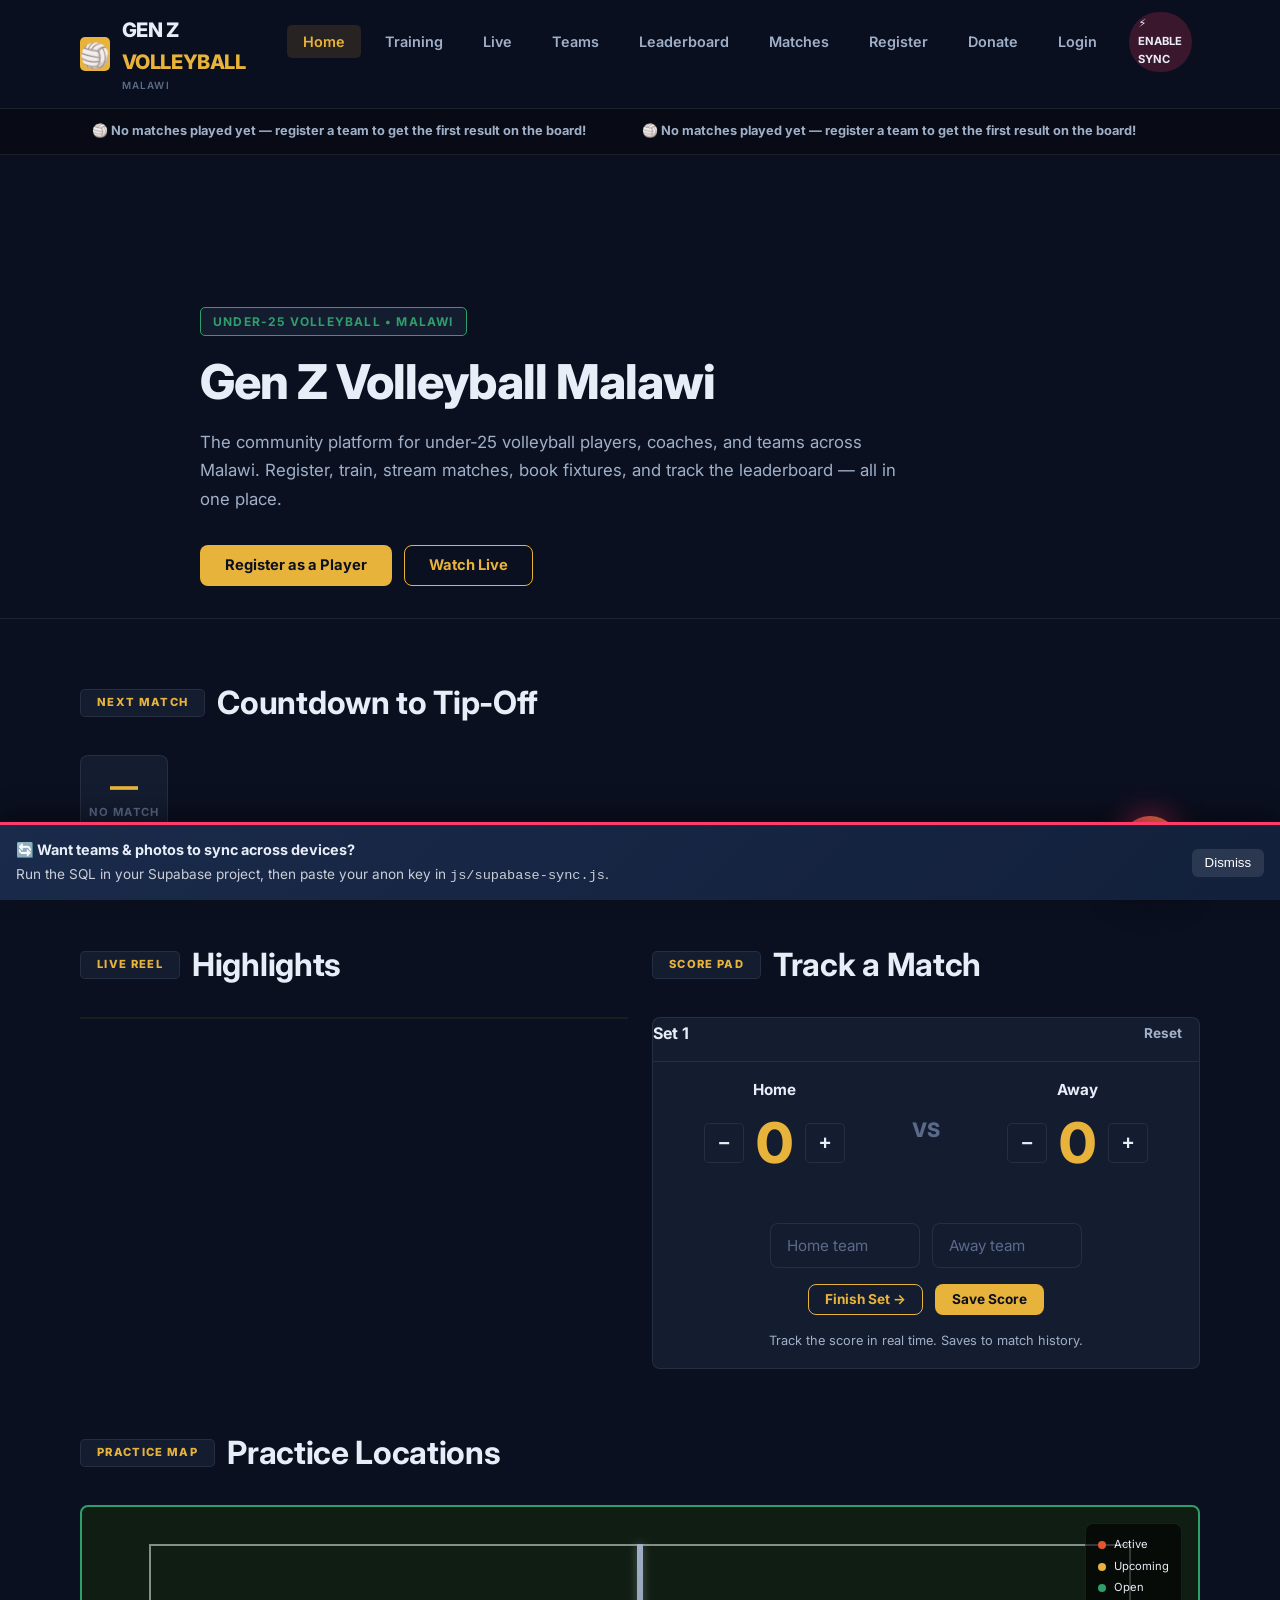
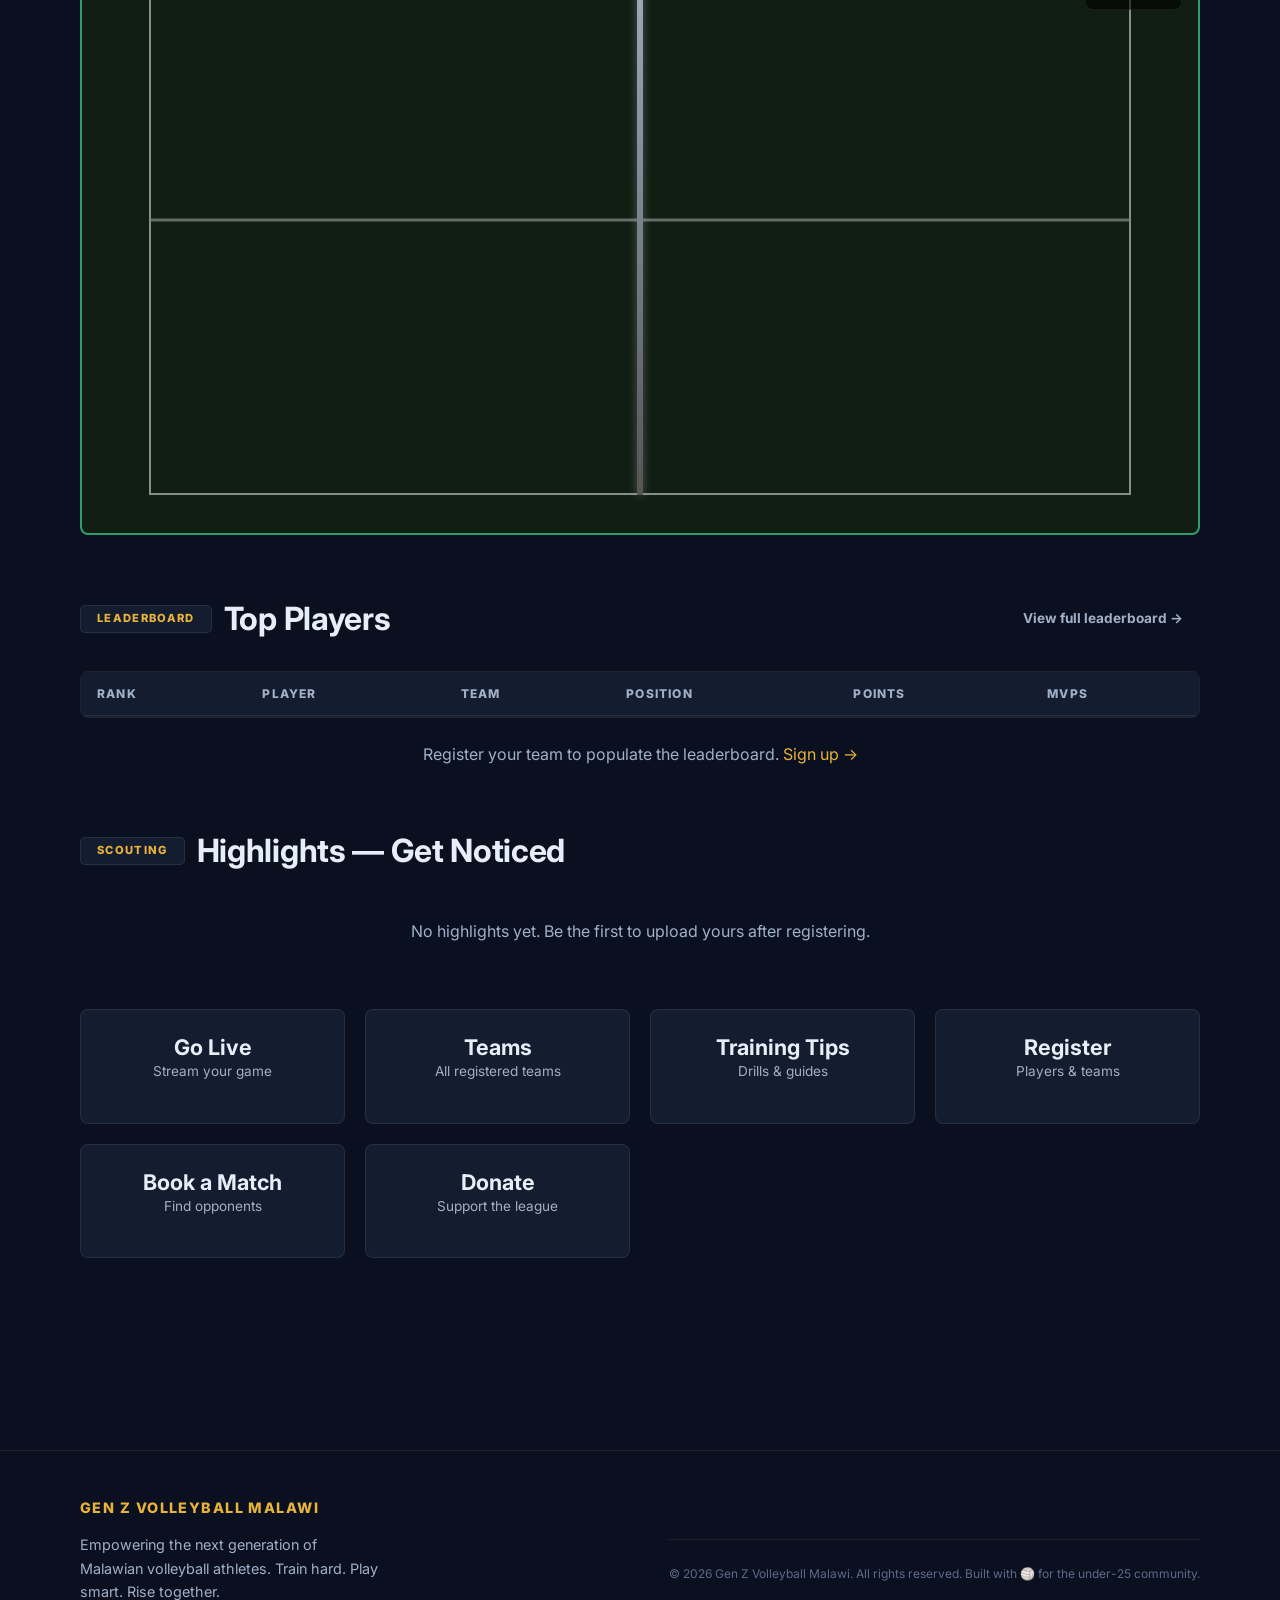
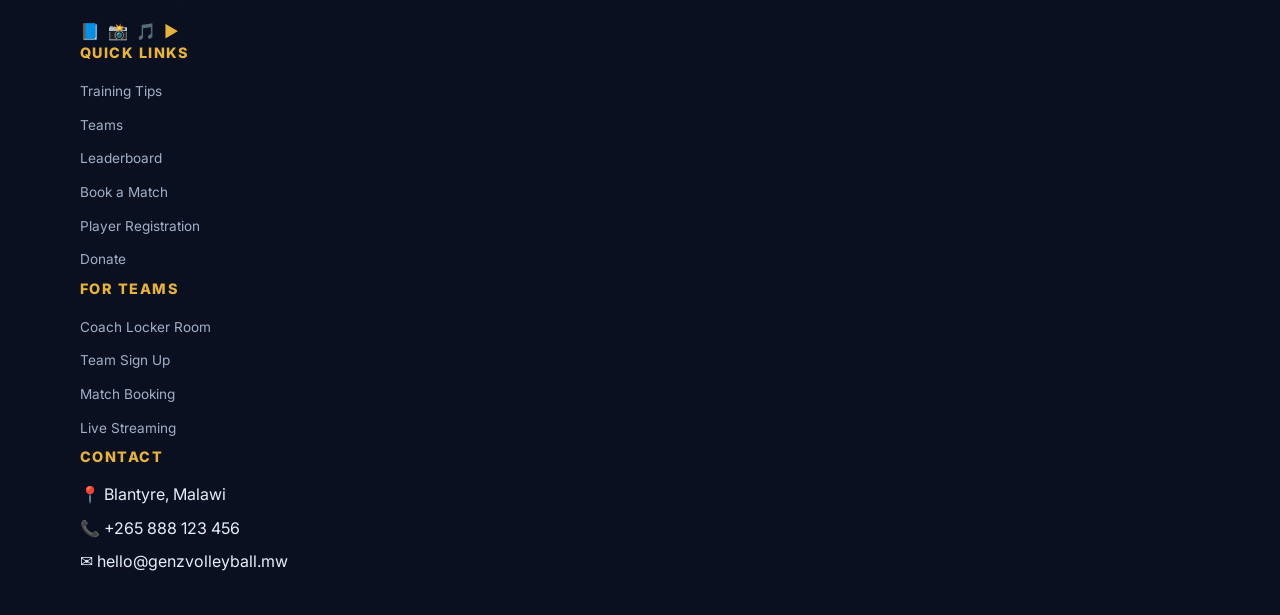
==== commit d38aacd0: "Redesign: professional visual identity and polished UI - Replace AI-generated aesthetics (gradients," ====
--- a/index.html
+++ b/index.html
@@ -7,9 +7,9 @@
 <meta name="description" content="Gen Z Volleyball Malawi — the home of under-25 volleyball in Malawi. Training, live streams, registration, leaderboard, and more.">
 <link rel="preconnect" href="https://fonts.googleapis.com">
 <link rel="preconnect" href="https://fonts.gstatic.com" crossorigin>
-<link href="https://fonts.googleapis.com/css2?family=Bebas+Neue&family=Inter:wght@400;500;600;700;800&display=swap" rel="stylesheet">
+<link href="https://fonts.googleapis.com/css2?family=Inter:wght@400;500;600;700;800&display=swap" rel="stylesheet">
 <link rel="stylesheet" href="css/styles.css">
-<link rel="icon" type="image/svg+xml" href="data:image/svg+xml,%3Csvg xmlns='http://www.w3.org/2000/svg' viewBox='0 0 100 100'%3E%3Ctext y='.9em' font-size='90'%3E%F0%9F%8F%90%3C/text%3E%3C/svg%3E">
+<link rel="icon" type="image/svg+xml" href="data:image/svg+xml,%3Csvg xmlns='http://www.w3.org/2000/svg' viewBox='0 0 100 100'%3E%3Crect width='100' height='100' fill='%230b1020'/%3E%3Ccircle cx='50' cy='50' r='40' fill='%23e8b33a'/%3E%3Cpath d='M35 50 Q50 30 65 50 Q50 70 35 50 Z' fill='%230b1020'/%3E%3C/svg%3E">
 </head>
 <body>
 
@@ -22,48 +22,46 @@
   <!-- HERO -->
   <section class="hero">
     <div class="container">
-      <span class="tag tag-pink">🏐 Under-25 Volleyball Community</span>
-      <h1>Train Hard.<br>Play <span class="gradient-text">Louder.</span><br>Rise Together.</h1>
-      <p>The official home of Gen Z Volleyball Malawi. Register, train, stream live, and chase your dream of representing the nation — all in one place.</p>
+      <span class="tag tag-teal">Under-25 Volleyball &bull; Malawi</span>
+      <h1>Gen Z Volleyball Malawi</h1>
+      <p>The community platform for under-25 volleyball players, coaches, and teams across Malawi. Register, train, stream matches, book fixtures, and track the leaderboard — all in one place.</p>
       <div class="hero-cta">
-        <a class="btn btn-primary" href="register.html">Join the Team →</a>
-        <button class="btn btn-accent" onclick="LIVE.openStreamModal()">📡 Go Live</button>
-        <a class="btn btn-ghost" href="live.html">Watch Live</a>
-      </div>
-    </div>
-  </section>
-
-  <!-- COUNTDOWN -->
+        <a class="btn btn-primary" href="register.html">Register as a Player</a>
+        <a class="btn btn-accent" href="live.html">Watch Live</a>
+      </div>
+    </div>
+  </section>
+
+  <!-- NEXT MATCH COUNTDOWN -->
   <section>
     <div class="container">
-      <div id="home-live-rooms"></div>
       <div class="section-title">
-        <span class="badge">NEXT MATCH</span>
+        <span class="badge">Next Match</span>
         <h2>Countdown to Tip-Off</h2>
       </div>
       <div id="countdown-next" class="countdown"></div>
-      <p class="text-center muted" id="next-match-info">No matches scheduled yet. Book one to start the countdown!</p>
-    </div>
-  </section>
-
-  <!-- HIGHLIGHTS REEL + SCORE PAD -->
+      <p class="muted" id="next-match-info">No matches scheduled yet. <a href="matches.html">Book one &rarr;</a></p>
+    </div>
+  </section>
+
+  <!-- LIVE REEL + SCORE PAD (split layout) -->
   <section>
     <div class="container">
       <div class="grid-2">
         <div>
           <div class="section-title">
-            <span class="badge" style="background: var(--c-danger);">▶ WATCH</span>
-            <h2>Highlights Reel</h2>
+            <span class="badge tag-danger">Live Reel</span>
+            <h2>Highlights</h2>
           </div>
           <div class="live-stream" id="home-reel">
             <div class="stream-content" id="reel-placeholder">
               <div class="icon">🏐</div>
               <h3 style="color: white;">No match live right now</h3>
-              <p>Check out the highlights reel below</p>
-              <a href="live.html" class="btn btn-primary" style="margin-top:1rem;">Open Full Reel →</a>
+              <p>Check out the public highlights reel</p>
+              <a href="live.html" class="btn btn-primary" style="margin-top:var(--space-4);">Open Full Reel &rarr;</a>
             </div>
             <div class="stream-overlay" id="reel-overlay" style="display:none;">
-              <span id="reel-title">Loading…</span>
+              <span id="reel-title">Loading&hellip;</span>
               <span class="viewer-count" id="reel-counter">▶ Reel 1 / 6</span>
             </div>
           </div>
@@ -71,77 +69,77 @@
 
         <div>
           <div class="section-title">
-            <span class="badge" style="background: var(--c-accent-2);">SCORE</span>
-            <h2>Match Score Pad</h2>
+            <span class="badge tag-yellow">Score Pad</span>
+            <h2>Track a Match</h2>
           </div>
-          <div class="scorepad">
+          <div class="card" style="padding:0;">
             <div class="scorepad-header">
               <strong id="sp-set-label">Set 1</strong>
               <button class="btn btn-sm btn-ghost" id="sp-reset">Reset</button>
             </div>
             <div class="scorepad-teams">
               <div class="scorepad-team">
-                <h4 class="name" id="sp-home-name">Home</h4>
+                <div class="name" id="sp-home-name">Home</div>
                 <div class="scorepad-score">
-                  <button data-team="home" data-delta="-1">−</button>
+                  <button data-team="home" data-delta="-1">&minus;</button>
                   <span id="sp-home">0</span>
-                  <button data-team="home" data-delta="1">+</button>
+                  <button data-team="home" data-delta="1">&plus;</button>
                 </div>
               </div>
               <div class="scorepad-vs">VS</div>
               <div class="scorepad-team">
-                <h4 class="name" id="sp-away-name">Away</h4>
+                <div class="name" id="sp-away-name">Away</div>
                 <div class="scorepad-score">
-                  <button data-team="away" data-delta="-1">−</button>
+                  <button data-team="away" data-delta="-1">&minus;</button>
                   <span id="sp-away">0</span>
-                  <button data-team="away" data-delta="1">+</button>
+                  <button data-team="away" data-delta="1">&plus;</button>
                 </div>
               </div>
             </div>
             <div class="scorepad-sets" id="sp-sets"></div>
             <div class="scorepad-actions">
-              <input type="text" id="sp-team-home-input" class="form-control" placeholder="Home team name" style="max-width:160px">
-              <input type="text" id="sp-team-away-input" class="form-control" placeholder="Away team name" style="max-width:160px">
+              <input type="text" id="sp-team-home-input" class="form-control" placeholder="Home team" style="max-width:150px;">
+              <input type="text" id="sp-team-away-input" class="form-control" placeholder="Away team" style="max-width:150px;">
             </div>
-            <div class="scorepad-actions" style="margin-top:0.5rem;">
-              <button class="btn btn-accent btn-sm" id="sp-next-set">Finish Set →</button>
+            <div class="scorepad-actions" style="margin-top:var(--space-4);">
+              <button class="btn btn-accent btn-sm" id="sp-next-set">Finish Set &rarr;</button>
               <button class="btn btn-primary btn-sm" id="sp-save">Save Score</button>
             </div>
-            <p class="muted text-center" style="font-size:0.8rem; margin-top:0.8rem;">Track the score in real time. Saves to your match history.</p>
+            <p class="muted text-center" style="font-size:0.8rem; margin-top:var(--space-4);">Track the score in real time. Saves to match history.</p>
           </div>
         </div>
       </div>
     </div>
   </section>
 
-  <!-- COURT MAP -->
+  <!-- COURT MAP (full width) -->
   <section>
     <div class="container">
       <div class="section-title">
-        <span class="badge">📍 MAP</span>
+        <span class="badge tag-teal">Practice Map</span>
         <h2>Practice Locations</h2>
       </div>
       <div class="court-map" id="court-map">
         <div class="court-lines"></div>
         <div class="net"></div>
         <div class="map-legend">
-          <div><span class="dot" style="background: var(--c-primary)"></span> Active</div>
+          <div><span class="dot" style="background: var(--c-danger)"></span> Active</div>
           <div><span class="dot" style="background: var(--c-accent)"></span> Upcoming</div>
-          <div><span class="dot" style="background: var(--c-accent-2)"></span> Open</div>
+          <div><span class="dot" style="background: var(--c-success)"></span> Open</div>
         </div>
         <!-- pins injected by JS -->
       </div>
-      <div class="grid-3" id="location-cards" style="margin-top:1.5rem;"></div>
-    </div>
-  </section>
-
-  <!-- LEADERBOARD PREVIEW -->
+      <div id="location-cards"></div>
+    </div>
+  </section>
+
+  <!-- LEADERBOARD PREVIEW (table) -->
   <section>
     <div class="container">
       <div class="section-title">
-        <span class="badge" style="background: var(--c-accent); color: var(--c-deep)">🏆 TOP PLAYERS</span>
-        <h2>Leaderboard</h2>
-        <a href="leaderboard.html" class="btn btn-ghost btn-sm" style="margin-left:auto;">View full →</a>
+        <span class="badge tag-accent">Leaderboard</span>
+        <h2>Top Players</h2>
+        <a href="leaderboard.html" class="btn btn-ghost btn-sm" style="margin-left:auto;">View full leaderboard &rarr;</a>
       </div>
       <div class="table-wrap">
         <table id="home-leaderboard">
@@ -151,55 +149,49 @@
           <tbody></tbody>
         </table>
       </div>
-      <p id="leaderboard-empty" class="text-center muted" style="margin-top:1rem;">Register your team to populate the leaderboard. <a href="register.html">Sign up →</a></p>
-    </div>
-  </section>
-
-  <!-- SCOUTING HIGHLIGHTS -->
+      <p id="leaderboard-empty" class="text-center muted" style="margin-top:var(--space-4);">Register your team to populate the leaderboard. <a href="register.html">Sign up &rarr;</a></p>
+    </div>
+  </section>
+
+  <!-- HIGHLIGHTS (grid) -->
   <section>
     <div class="container">
       <div class="section-title">
-        <span class="badge" style="background: var(--c-accent-2);">🎬 SCOUTING</span>
-        <h2>Highlights — Get Noticed</h2>
+        <span class="badge tag-teal">Scouting</span>
+        <h2>Highlights &mdash; Get Noticed</h2>
       </div>
       <div class="grid-3" id="highlights-grid"></div>
-      <p id="highlights-empty" class="text-center muted" style="margin-top:1rem;">No highlights yet. Be the first to upload yours after registering.</p>
-    </div>
-  </section>
-
-  <!-- QUICK LINKS -->
+      <p id="highlights-empty" class="text-center muted" style="margin-top:var(--space-4);">No highlights yet. Be the first to upload yours after registering.</p>
+    </div>
+  </section>
+
+  <!-- QUICK ACTIONS (clean text grid, no emoji cards) -->
   <section>
     <div class="container">
       <div class="grid-4">
-        <div class="card card-3d text-center" style="cursor:pointer; border: 2px solid var(--c-primary);" onclick="LIVE.openStreamModal()">
-          <div style="font-size:3rem;">📡</div>
+        <a href="live.html" class="card text-center">
           <h3>Go Live</h3>
-          <p class="muted" style="font-size:0.9rem">Stream your game now</p>
-        </div>
-        <a href="teams.html" class="card card-3d text-center" style="text-decoration:none; color: var(--c-text);">
-          <div style="font-size:3rem;">👥</div>
+          <p class="muted" style="font-size:0.85rem;">Stream your game</p>
+        </a>
+        <a href="teams.html" class="card text-center">
           <h3>Teams</h3>
-          <p class="muted" style="font-size:0.9rem">All registered teams</p>
+          <p class="muted" style="font-size:0.85rem;">All registered teams</p>
         </a>
-        <a href="training.html" class="card card-3d text-center" style="text-decoration:none; color: var(--c-text);">
-          <div style="font-size:3rem;">💪</div>
+        <a href="training.html" class="card text-center">
           <h3>Training Tips</h3>
-          <p class="muted" style="font-size:0.9rem">Drills, videos & guides</p>
+          <p class="muted" style="font-size:0.85rem;">Drills &amp; guides</p>
         </a>
-        <a href="register.html" class="card card-3d text-center" style="text-decoration:none; color: var(--c-text);">
-          <div style="font-size:3rem;">📝</div>
+        <a href="register.html" class="card text-center">
           <h3>Register</h3>
-          <p class="muted" style="font-size:0.9rem">Players & teams</p>
+          <p class="muted" style="font-size:0.85rem;">Players &amp; teams</p>
         </a>
-        <a href="matches.html" class="card card-3d text-center" style="text-decoration:none; color: var(--c-text);">
-          <div style="font-size:3rem;">📅</div>
+        <a href="matches.html" class="card text-center">
           <h3>Book a Match</h3>
-          <p class="muted" style="font-size:0.9rem">Find opponents</p>
+          <p class="muted" style="font-size:0.85rem;">Find opponents</p>
         </a>
-        <a href="donate.html" class="card card-3d text-center" style="text-decoration:none; color: var(--c-text);">
-          <div style="font-size:3rem;">💛</div>
+        <a href="donate.html" class="card text-center">
           <h3>Donate</h3>
-          <p class="muted" style="font-size:0.9rem">Support the league</p>
+          <p class="muted" style="font-size:0.85rem;">Support the league</p>
         </a>
       </div>
     </div>
@@ -229,7 +221,7 @@
   const info = document.getElementById('next-match-info');
   if (!nextMatch) {
     wrap.innerHTML = '<div class="countdown-unit"><span class="num">—</span><span class="lbl">No match</span></div>';
-    info.innerHTML = 'No matches scheduled yet. <a href="matches.html">Book one →</a>';
+    info.innerHTML = 'No matches scheduled yet. <a href="matches.html">Book one &rarr;</a>';
     return;
   }
   const c = APP.countdown(nextMatch.date);
@@ -245,7 +237,6 @@
 setInterval(renderCountdown, 1000);
 
 // ====== HIGHLIGHTS REEL (homepage) ======
-// When no match is live, rotate through public volleyball highlight videos.
 let reelIndex = 0;
 function renderReel() {
   const liveMatch = APP.data.matches.find(m => m.status === 'live');
@@ -253,18 +244,16 @@
   const placeholder = document.getElementById('reel-placeholder');
   const overlay = document.getElementById('reel-overlay');
   const stream = document.getElementById('home-reel');
-  // Clear any prior iframe
   stream.querySelectorAll('iframe').forEach(f => f.remove());
   stream.querySelectorAll('.live-badge').forEach(b => b.remove());
 
-  // 1) Real scheduled match is live
   if (liveMatch) {
     stream.insertAdjacentHTML('afterbegin', '<div class="live-badge"><span class="live-dot"></span> ON AIR</div>');
     placeholder.innerHTML = `
       <div class="icon">🏐</div>
       <h3 style="color: white;">${APP.escapeHtml(liveMatch.homeTeam)} vs ${APP.escapeHtml(liveMatch.awayTeam)}</h3>
       <p>Match in progress</p>
-      <a href="live.html" class="btn btn-primary" style="margin-top:1rem;">Watch Live →</a>
+      <a href="live.html" class="btn btn-primary" style="margin-top:var(--space-4);">Watch Live &rarr;</a>
     `;
     placeholder.style.display = 'flex';
     overlay.style.display = 'flex';
@@ -273,7 +262,6 @@
     return;
   }
 
-  // 2) Someone is live-streaming via WebRTC / external service
   if (liveRooms.length) {
     const room = liveRooms[0];
     stream.insertAdjacentHTML('afterbegin', '<div class="live-badge"><span class="live-dot"></span> ON AIR</div>');
@@ -290,19 +278,17 @@
       stream.appendChild(iframe);
       placeholder.style.display = 'none';
     } else {
-      // P2P room — link to live page to join
       placeholder.style.display = 'flex';
       placeholder.innerHTML = `
         <div class="icon">📡</div>
         <h3 style="color: white;">${APP.escapeHtml(room.title)}</h3>
         <p>Live P2P stream by ${APP.escapeHtml(room.host)}</p>
-        <a href="live.html?room=${room.id}" class="btn btn-primary" style="margin-top:1rem;">▶ Join Stream</a>
+        <a href="live.html?room=${room.id}" class="btn btn-primary" style="margin-top:var(--space-4);">▶ Join Stream</a>
       `;
     }
     return;
   }
 
-  // No live match — rotate the public highlights reel
   const v = APP.publicHighlights[reelIndex % APP.publicHighlights.length];
   const iframe = document.createElement('iframe');
   iframe.src = APP.embedUrl(v.videoId);
@@ -315,10 +301,6 @@
   overlay.querySelector('#reel-title').textContent = v.title;
   overlay.querySelector('#reel-counter').textContent = `▶ Reel ${reelIndex + 1} / ${APP.publicHighlights.length}`;
 
-  // Advance to next reel when current video ends
-  iframe.addEventListener('load', () => {
-    // YouTube iframes don't fire 'ended' reliably, so we just rotate every ~45s
-  });
   clearInterval(window._reelTimer);
   window._reelTimer = setInterval(() => {
     reelIndex++;
@@ -326,7 +308,6 @@
   }, 45000);
 }
 renderReel();
-// Re-check for a live match every 30s
 setInterval(renderReel, 30000);
 
 // ====== LIVE ROOMS STRIP (homepage) ======
@@ -335,14 +316,14 @@
   const active = LIVE.getActiveRooms();
   if (!active.length) { wrap.innerHTML = ''; return; }
   wrap.innerHTML = `
-    <div class="alert alert-danger" style="display:flex; align-items:center; justify-content:space-between; flex-wrap:wrap; gap:0.5rem; margin-bottom:1.5rem;">
+    <div class="alert alert-danger" style="display:flex; align-items:center; justify-content:space-between; flex-wrap:wrap; gap:var(--space-3);">
       <div>
         <strong>📡 ${active.length} live stream${active.length === 1 ? '' : 's'} happening right now</strong>
         <p class="muted" style="font-size:0.85rem; margin:0;">
           ${active.slice(0, 3).map(r => `<span>• ${APP.escapeHtml(r.title)} (${APP.escapeHtml(r.host)})</span>`).join(' ')}
         </p>
       </div>
-      <div style="display:flex; gap:0.4rem; flex-wrap:wrap;">
+      <div style="display:flex; gap:var(--space-2); flex-wrap:wrap;">
         ${active.slice(0, 2).map(r => `<a class="btn btn-sm btn-primary" href="live.html?room=${r.id}">▶ Watch</a>`).join('')}
       </div>
     </div>
@@ -408,11 +389,9 @@
 renderScorePad();
 
 // ====== COURT MAP ======
-// Show practice locations from real bookings (type='practice') so it starts empty.
 function renderCourtMap() {
   const map = $('court-map');
   const cards = $('location-cards');
-  // Clear pins (keep court lines + net)
   map.querySelectorAll('.map-pin').forEach(p => p.remove());
 
   const practices = APP.data.bookings
@@ -420,7 +399,6 @@
     .sort((a, b) => new Date(a.date) - new Date(b.date));
 
   if (practices.length === 0) {
-    // Show 4 sample venue pin positions but with no data
     const venues = [
       { name: 'Blantyre Sports Complex', x: 20, y: 75, cls: '' },
       { name: 'Lilongwe Civic Centre', x: 55, y: 35, cls: 'pin-2' },
@@ -438,16 +416,15 @@
       map.appendChild(pin);
     });
     cards.innerHTML = `
-      <div class="card card-3d" style="grid-column: 1 / -1; text-align: center; padding: 2rem;">
-        <h3>📅 No practice sessions scheduled yet</h3>
+      <div class="card" style="grid-column: 1 / -1; text-align: center; padding: var(--space-10) var(--space-6);">
+        <h3 style="margin-bottom:var(--space-2);">No practice sessions scheduled yet</h3>
         <p class="muted">Once teams book practice sessions, they'll appear here on the court map.</p>
-        <a href="matches.html" class="btn btn-primary" style="margin-top:1rem;">Book a Practice →</a>
+        <a href="matches.html" class="btn btn-primary" style="margin-top:var(--space-4);">Book a Practice &rarr;</a>
       </div>
     `;
     return;
   }
 
-  // Plot real practice bookings on the court
   const venues = {
     'Blantyre Sports Complex': { x: 20, y: 75, cls: '' },
     'Lilongwe Civic Centre': { x: 55, y: 35, cls: 'pin-2' },
@@ -472,11 +449,11 @@
   });
 
   cards.innerHTML = practices.slice(0, 6).map(p => `
-    <div class="card card-3d">
-      <span class="tag tag-teal">PRACTICE</span>
-      <h3 style="margin-top:0.5rem;">${APP.escapeHtml(p.venue)}</h3>
+    <div class="card">
+      <span class="tag tag-teal" style="font-size:0.7rem;">Practice</span>
+      <h3 style="margin-top:var(--space-3);">${APP.escapeHtml(p.venue)}</h3>
       <p class="muted" style="font-size:0.9rem;">🏐 ${APP.escapeHtml(p.teamName)}</p>
-      <p style="margin-top:0.5rem;"><strong>Next session:</strong> ${APP.fmtDate(p.date)} at ${APP.fmtTime(p.date)}</p>
+      <p style="margin-top:var(--space-3);"><strong>Next session:</strong> ${APP.fmtDate(p.date)} at ${APP.fmtTime(p.date)}</p>
     </div>
   `).join('');
 }
@@ -498,15 +475,15 @@
     .slice(0, 5);
   tb.innerHTML = ranked.map((p, i) => {
     const avatar = p.photo
-      ? `<img src="${APP.escapeHtml(p.photo)}" alt="" style="width:32px; height:32px; border-radius:50%; object-fit:cover; vertical-align:middle; margin-right:0.5rem; border: 2px solid var(--c-primary);">`
-      : `<span style="display:inline-block; width:32px; height:32px; line-height:32px; text-align:center; border-radius:50%; background: var(--gradient-2); margin-right:0.5rem; vertical-align:middle;">🏐</span>`;
+      ? `<img src="${APP.escapeHtml(p.photo)}" alt="" style="width:32px; height:32px; border-radius:50%; object-fit:cover; vertical-align:middle; margin-right:var(--space-2); border: 2px solid var(--c-accent);">`
+      : `<span style="display:inline-flex; align-items:center; justify-content:center; width:32px; height:32px; line-height:32px; text-align:center; border-radius:50%; background: var(--c-accent); color: var(--c-bg); margin-right:var(--space-2); vertical-align:middle; font-size:0.85rem; font-weight:800;">🏐</span>`;
     return `
     <tr>
       <td><span class="rank-badge ${i === 0 ? 'rank-1' : i === 1 ? 'rank-2' : i === 2 ? 'rank-3' : 'rank-n'}">${i+1}</span></td>
       <td>${avatar}<strong>${APP.escapeHtml(p.name)}</strong></td>
       <td>${APP.escapeHtml(p.team || '—')}</td>
-      <td><span class="tag tag-blue">${p.position || '—'}</span></td>
-      <td><strong style="color: var(--c-accent)">${p.pts}</strong></td>
+      <td><span class="tag tag-blue" style="font-size:0.7rem;">${p.position || '—'}</span></td>
+      <td><strong style="color: var(--c-accent);">${p.pts}</strong></td>
       <td>${p.mvps}</td>
     </tr>
   `;
@@ -515,7 +492,6 @@
 renderLeaderboard();
 
 // ====== HIGHLIGHTS ======
-// Combine user-uploaded highlights with curated public volleyball clips.
 function renderHighlights() {
   const grid = $('highlights-grid');
   const empty = $('highlights-empty');
@@ -541,7 +517,7 @@
     const thumb = h.videoId ? APP.thumbUrl(h.videoId) : '';
     return `
       <div class="highlight-card" onclick="openHighlight('${h.id}','${h.source}','${h.videoId || ''}')">
-        ${thumb ? `<img class="highlight-thumb-img" src="${thumb}" alt="" style="position:absolute; inset:0; width:100%; height:100%; object-fit:cover;">` : '<div class="highlight-thumb">🏐</div>'}
+        ${thumb ? `<img class="highlight-thumb-img" src="${thumb}" alt="">` : '<div class="highlight-thumb">🏐</div>'}
         <div class="play-btn">▶</div>
         <div class="highlight-info">
           <h4>${APP.escapeHtml(h.title)}</h4>
@@ -559,9 +535,6 @@
   }
 };
 renderHighlights();
-
-// ====== TILT ======
-APP.attachTilt();
 
 // Re-render dynamic sections after storage/sync loads extra data
 window.addEventListener('gzvm:refresh', () => {
--- a/css/styles.css
+++ b/css/styles.css
@@ -1,945 +1,1140 @@
 /* =========================================================
-   Gen Z Volleyball Malawi — Global Styles
-   Sporty + bold + modern + 3D ready
+   Gen Z Volleyball Malawi — Redesigned Styles
+   Professional, intentional, community-focused
+   No gradients, no glows, no glassmorphism, no 3D gimmicks
    ========================================================= */
 
 :root {
-  --c-primary: #ff3b6b;       /* hot pink / court red */
-  --c-primary-dark: #c81f4d;
-  --c-accent: #ffd400;        /* ball yellow */
-  --c-accent-2: #00d4a8;      /* court teal */
-  --c-deep: #0b1426;          /* deep navy */
-  --c-deeper: #050a17;
-  --c-card: #12203b;
-  --c-card-2: #1a2a4a;
-  --c-text: #f5f7fb;
-  --c-muted: #9aa7c2;
-  --c-success: #19d27c;
-  --c-danger: #ff4d4d;
-  --c-warning: #ffa500;
-  --c-info: #4aa3ff;
-  --gradient-1: linear-gradient(135deg, #ff3b6b 0%, #ffd400 100%);
-  --gradient-2: linear-gradient(135deg, #00d4a8 0%, #4aa3ff 100%);
-  --gradient-3: linear-gradient(135deg, #0b1426 0%, #1a2a4a 100%);
-  --shadow-3d: 0 12px 0 0 rgba(0,0,0,0.35), 0 18px 40px rgba(0,0,0,0.4);
-  --shadow-glow: 0 0 30px rgba(255, 59, 107, 0.45);
-  --radius: 14px;
-  --radius-lg: 22px;
-  --font-display: 'Bebas Neue', 'Oswald', Impact, sans-serif;
-  --font-body: 'Inter', system-ui, -apple-system, Segoe UI, Roboto, sans-serif;
-}
-
+  /* Color — one accent, purposeful status colors */
+  --c-bg: #0b1020;            /* deep navy background */
+  --c-surface: #141c30;       /* card / input surface */
+  --c-surface-hover: #1c2642; /* hover surface */
+  --c-text: #e8eef7;          /* primary text (near white) */
+  --c-text-soft: #9fb0c8;     /* secondary / muted text */
+  --c-text-dim: #5b6a88;      /* tertiary text */
+  --c-accent: #e8b33a;        /* court gold — primary accent (CTAs, active states) */
+  --c-accent-hover: #f4c863;
+  --c-accent-soft: rgba(232, 179, 58, 0.12);
+  --c-danger: #e4572e;        /* live / error */
+  --c-success: #2e9e6b;       /* confirmed / teal */
+  --c-border: rgba(255, 255, 255, 0.08);
+  --c-border-hover: rgba(255, 255, 255, 0.18);
+  --c-focus: rgba(232, 179, 58, 0.35);
+
+  /* Radius — restrained */
+  --radius: 8px;
+  --radius-sm: 5px;
+
+  /* Spacing — strict 8px grid */
+  --space-1: 4px;
+  --space-2: 8px;
+  --space-3: 12px;
+  --space-4: 16px;
+  --space-5: 20px;
+  --space-6: 24px;
+  --space-8: 32px;
+  --space-10: 40px;
+  --space-12: 48px;
+  --space-16: 64px;
+
+  /* Typography — single family, disciplined scale */
+  --font: 'Inter', system-ui, -apple-system, Segoe UI, Roboto, sans-serif;
+
+  /* Z-index scale */
+  --z-nav: 100;
+  --z-modal: 200;
+}
+
+/* ============ RESET & BASE ============ */
 * { box-sizing: border-box; margin: 0; padding: 0; }
 
-html, body {
-  background: var(--c-deeper);
+html { scroll-behavior: smooth; }
+
+body {
+  background: var(--c-bg);
   color: var(--c-text);
-  font-family: var(--font-body);
-  line-height: 1.5;
+  font-family: var(--font);
+  font-size: 1rem;
+  line-height: 1.6;
   overflow-x: hidden;
-  scroll-behavior: smooth;
-  color-scheme: dark;
-}
-
-a { color: var(--c-accent); text-decoration: none; transition: color 0.2s; }
-a:hover { color: var(--c-primary); }
-
-img { max-width: 100%; display: block; }
-
-h1, h2, h3, h4 {
-  font-family: var(--font-display);
+  -webkit-font-smoothing: antialiased;
+}
+
+img { display: block; max-width: 100%; height: auto; }
+
+a { color: var(--c-accent); text-decoration: none; }
+a:hover { color: var(--c-accent-hover); text-decoration: underline; }
+
+h1, h2, h3, h4, h5 {
+  font-family: var(--font);
+  line-height: 1.25;
+  color: var(--c-text);
+}
+
+h1 { font-size: clamp(2rem, 5vw, 3rem); font-weight: 800; letter-spacing: -0.02em; }
+h2 { font-size: clamp(1.5rem, 3vw, 2rem); font-weight: 700; letter-spacing: -0.01em; }
+h3 { font-size: clamp(1.15rem, 2vw, 1.35rem); font-weight: 700; }
+h4 { font-size: 1rem; font-weight: 700; }
+
+p { margin: 0 0 var(--space-4) 0; color: var(--c-text); }
+
+.muted { color: var(--c-text-soft); }
+.text-center { text-align: center; }
+
+strong, b { color: var(--c-text); }
+
+ul, ol { margin: 0 0 var(--space-4) var(--space-6); }
+li { margin-bottom: var(--space-2); }
+
+section { margin: var(--space-16) 0; }
+
+.container {
+  width: min(1120px, 92%);
+  margin: 0 auto;
+}
+
+/* Hide the decorative 3D background & floating ball injected by JS */
+.scene-3d,
+.ball-3d {
+  display: none !important;
+}
+
+/* ============ NAVIGATION ============ */
+.nav {
+  position: sticky;
+  top: 0;
+  z-index: var(--z-nav);
+  background: rgba(11, 16, 32, 0.92);
+  border-bottom: 1px solid var(--c-border);
+  backdrop-filter: none;
+}
+
+.nav-inner {
+  display: flex;
+  align-items: center;
+  justify-content: space-between;
+  padding: var(--space-3) 0;
+}
+
+.brand {
+  display: flex;
+  align-items: center;
+  gap: var(--space-3);
+  color: var(--c-text);
+  font-family: var(--font);
+  font-size: 1.25rem;
+  font-weight: 800;
+  letter-spacing: -0.02em;
+}
+
+.brand .logo {
+  width: 34px;
+  height: 34px;
+  border-radius: var(--radius-sm);
+  background: var(--c-accent);
+  color: var(--c-bg);
+  display: grid;
+  place-items: center;
+  font-size: 1.5rem;
+}
+
+.brand small {
+  display: block;
+  font-size: 0.62rem;
+  color: var(--c-text-dim);
+  letter-spacing: 0.12em;
+  text-transform: uppercase;
+  font-family: var(--font);
+  font-weight: 600;
+  margin-top: 0.05em;
+}
+
+.nav-links {
+  display: flex;
+  gap: var(--space-2);
+  align-items: center;
+  list-style: none;
+}
+
+.nav-links a {
+  color: var(--c-text-soft);
+  padding: var(--space-2) var(--space-4);
+  border-radius: var(--radius-sm);
+  font-size: 0.9rem;
+  font-weight: 600;
+  text-decoration: none;
+  transition: background 0.15s, color 0.15s;
+}
+
+.nav-links a:hover { background: var(--c-surface); color: var(--c-text); }
+.nav-links a.active { background: var(--c-accent-soft); color: var(--c-accent); }
+
+.nav-toggle {
+  display: none;
+  background: none;
+  border: none;
+  color: var(--c-text);
+  font-size: 1.5rem;
+  cursor: pointer;
+  padding: var(--space-2);
+}
+
+@media (max-width: 768px) {
+  .nav-links {
+    position: absolute;
+    top: 100%;
+    left: 0;
+    right: 0;
+    background: var(--c-bg);
+    flex-direction: column;
+    padding: var(--space-4);
+    transform: translateY(-150%);
+    opacity: 0;
+    visibility: hidden;
+    transition: transform 0.2s, opacity 0.2s, visibility 0.2s;
+    border-top: 1px solid var(--c-border);
+  }
+  .nav-links.open {
+    transform: translateY(0);
+    opacity: 1;
+    visibility: visible;
+  }
+  .nav-toggle { display: block; }
+}
+
+/* ============ BUTTONS ============ */
+.btn {
+  display: inline-flex;
+  align-items: center;
+  justify-content: center;
+  gap: var(--space-2);
+  padding: var(--space-3) var(--space-6);
+  border-radius: var(--radius);
+  font-family: var(--font);
+  font-size: 0.92rem;
   font-weight: 700;
-  letter-spacing: 0.5px;
-  text-transform: uppercase;
-  line-height: 1.1;
-}
-
-h1 { font-size: clamp(2.4rem, 6vw, 5rem); }
-h2 { font-size: clamp(1.8rem, 4vw, 3rem); margin-bottom: 0.6em; }
-h3 { font-size: clamp(1.2rem, 2.5vw, 1.6rem); margin-bottom: 0.4em; }
-
-/* ============ ANIMATED 3D BG ============ */
-.scene-3d {
-  position: fixed;
-  inset: 0;
-  z-index: -1;
-  background: radial-gradient(ellipse at top, #142a55 0%, var(--c-deeper) 60%);
-  overflow: hidden;
-}
-.scene-3d::before, .scene-3d::after {
-  content: "";
-  position: absolute;
-  border-radius: 50%;
-  filter: blur(60px);
-  opacity: 0.5;
-  animation: floatBlob 18s ease-in-out infinite;
-}
-.scene-3d::before {
-  width: 480px; height: 480px;
-  background: var(--c-primary);
-  top: -120px; left: -120px;
-}
-.scene-3d::after {
-  width: 520px; height: 520px;
-  background: var(--c-accent-2);
-  bottom: -160px; right: -120px;
-  animation-delay: -9s;
-}
-@keyframes floatBlob {
-  0%, 100% { transform: translate(0, 0) scale(1); }
-  33% { transform: translate(80px, -40px) scale(1.1); }
-  66% { transform: translate(-60px, 60px) scale(0.95); }
-}
-
-/* floating ball */
-.ball-3d {
-  position: fixed;
-  width: 80px; height: 80px;
-  border-radius: 50%;
-  background:
-    radial-gradient(circle at 30% 30%, #fff 0%, #ffd400 30%, #c89b00 80%);
-  box-shadow: inset -10px -10px 20px rgba(0,0,0,0.4), 0 12px 30px rgba(0,0,0,0.5);
-  z-index: 1;
-  pointer-events: none;
-  animation: floatBall 12s ease-in-out infinite;
-  top: 30%;
-  right: 8%;
-  opacity: 0.85;
-}
-.ball-3d::before {
-  content: "";
-  position: absolute;
-  inset: 8px;
-  border-radius: 50%;
-  background:
-    conic-gradient(from 0deg,
-      transparent 0 60deg, #c81f4d 60deg 90deg, transparent 90deg 240deg,
-      #c81f4d 240deg 270deg, transparent 270deg);
-  mask: radial-gradient(circle, transparent 30%, #000 32%, #000 60%, transparent 62%);
-  -webkit-mask: radial-gradient(circle, transparent 30%, #000 32%, #000 60%, transparent 62%);
-  opacity: 0.85;
-}
-@keyframes floatBall {
-  0%, 100% { transform: translateY(0) rotate(0deg); }
-  50% { transform: translateY(-40px) rotate(180deg); }
-}
-
-/* ============ LAYOUT ============ */
-.container {
-  width: min(1240px, 92%);
-  margin: 0 auto;
-}
-.row { display: flex; flex-wrap: wrap; gap: 1.5rem; }
+  border: 1px solid transparent;
+  cursor: pointer;
+  text-decoration: none;
+  transition: background 0.15s, border-color 0.15s, color 0.15s;
+  line-height: 1;
+}
+
+.btn:active { transform: translateY(1px); }
+
+.btn-primary {
+  background: var(--c-accent);
+  color: var(--c-bg);
+}
+
+.btn-primary:hover {
+  background: var(--c-accent-hover);
+  color: var(--c-bg);
+}
+
+.btn-accent {
+  background: transparent;
+  color: var(--c-accent);
+  border-color: var(--c-accent);
+}
+
+.btn-accent:hover {
+  background: var(--c-accent);
+  color: var(--c-bg);
+}
+
+.btn-ghost {
+  background: transparent;
+  color: var(--c-text-soft);
+  border-color: transparent;
+}
+
+.btn-ghost:hover {
+  background: var(--c-surface);
+  color: var(--c-text);
+}
+
+.btn-sm { padding: var(--space-2) var(--space-4); font-size: 0.85rem; }
+.btn-block { width: 100%; }
+
+.btn[disabled] { opacity: 0.5; cursor: not-allowed; }
+
+/* ============ CARDS ============ */
+.card {
+  background: var(--c-surface);
+  border: 1px solid var(--c-border);
+  border-radius: var(--radius);
+  padding: var(--space-6);
+  transition: border-color 0.15s, background 0.15s;
+}
+
+.card:hover { border-color: var(--c-border-hover); }
+
+.card.text-center { text-align: center; }
+
+/* Remove the old 3D tilt classes — keep names for JS compat but neutralize */
+.card-3d { transform: none !important; transition: none !important; }
+.card-glass { background: var(--c-surface); backdrop-filter: none; -webkit-backdrop-filter: none; }
+
+/* ============ FORM CONTROLS ============ */
+.form-group { margin: 0 0 var(--space-4) 0; }
+
+.form-group label {
+  display: block;
+  margin: 0 0 var(--space-2) 0;
+  font-size: 0.85rem;
+  font-weight: 700;
+  color: var(--c-text-soft);
+  letter-spacing: 0.01em;
+}
+
+.form-control {
+  width: 100%;
+  padding: var(--space-3) var(--space-4);
+  background: var(--c-surface);
+  color: var(--c-text);
+  border: 1px solid var(--c-border);
+  border-radius: var(--radius);
+  font-family: var(--font);
+  font-size: 0.95rem;
+  transition: border-color 0.15s, box-shadow 0.15s;
+}
+
+.form-control:focus {
+  outline: none;
+  border-color: var(--c-accent);
+  box-shadow: 0 0 0 3px var(--c-focus);
+}
+
+.form-control::placeholder { color: var(--c-text-dim); }
+textarea.form-control { min-height: 120px; resize: vertical; }
+select.form-control { cursor: pointer; appearance: none; background-image: none; }
+
+.file-drop {
+  border: 1px dashed var(--c-border);
+  padding: var(--space-5) var(--space-4);
+  text-align: center;
+  border-radius: var(--radius);
+  cursor: pointer;
+  color: var(--c-text-soft);
+  transition: border-color 0.15s, color 0.15s, background 0.15s;
+}
+
+.file-drop:hover { border-color: var(--c-accent); color: var(--c-accent); background: var(--c-accent-soft); }
+.file-drop.drag { border-color: var(--c-accent); color: var(--c-accent); background: var(--c-accent-soft); }
+
+.checkbox-row {
+  display: flex;
+  align-items: flex-start;
+  gap: var(--space-3);
+  font-size: 0.9rem;
+  color: var(--c-text);
+}
+
+.checkbox-row input { margin-top: 0.15em; flex-shrink: 0; }
+
+/* ============ LAYOUT GRIDS ============ */
+.row { display: flex; flex-wrap: wrap; gap: var(--space-6); }
 .col { flex: 1 1 280px; }
-.grid-2 { display: grid; grid-template-columns: repeat(auto-fit, minmax(280px, 1fr)); gap: 1.5rem; }
-.grid-3 { display: grid; grid-template-columns: repeat(auto-fit, minmax(240px, 1fr)); gap: 1.5rem; }
-.grid-4 { display: grid; grid-template-columns: repeat(auto-fit, minmax(200px, 1fr)); gap: 1rem; }
-
-main { padding: 2rem 0 5rem; min-height: 70vh; position: relative; z-index: 2; }
-
-section { margin: 3rem 0; }
+
+.grid-2 { display: grid; grid-template-columns: repeat(auto-fit, minmax(300px, 1fr)); gap: var(--space-6); }
+.grid-3 { display: grid; grid-template-columns: repeat(auto-fit, minmax(260px, 1fr)); gap: var(--space-6); }
+.grid-4 { display: grid; grid-template-columns: repeat(auto-fit, minmax(220px, 1fr)); gap: var(--space-5); }
+
+main { padding: var(--space-10) 0 var(--space-16); position: relative; }
+
+/* ============ SECTION HEADERS ============ */
 .section-title {
-  display: flex; align-items: center; gap: 0.8rem;
-  margin-bottom: 1.5rem;
-}
+  display: flex;
+  align-items: center;
+  gap: var(--space-3);
+  margin-bottom: var(--space-8);
+}
+
 .section-title .badge {
-  background: var(--gradient-1);
-  color: var(--c-deep);
-  padding: 0.2rem 0.7rem;
-  border-radius: 999px;
+  display: inline-flex;
+  align-items: center;
+  padding: var(--space-1) var(--space-4);
+  background: var(--c-surface);
+  border: 1px solid var(--c-border);
+  border-radius: var(--radius-sm);
+  color: var(--c-accent);
   font-size: 0.7rem;
   font-weight: 800;
-  letter-spacing: 1px;
-  box-shadow: var(--shadow-3d);
-}
+  letter-spacing: 0.12em;
+  text-transform: uppercase;
+  white-space: nowrap;
+}
+
 .section-title h2 { margin: 0; }
 
-/* ============ NAVBAR ============ */
-.nav {
-  position: sticky; top: 0; z-index: 100;
-  background: rgba(11, 20, 38, 0.85);
-  backdrop-filter: blur(14px);
-  -webkit-backdrop-filter: blur(14px);
-  border-bottom: 2px solid rgba(255, 59, 107, 0.3);
-}
-.nav-inner {
-  display: flex; align-items: center; justify-content: space-between;
-  padding: 0.8rem 0;
-}
-.brand {
-  display: flex; align-items: center; gap: 0.7rem;
-  font-family: var(--font-display);
-  font-size: 1.5rem;
-  color: var(--c-text);
-  letter-spacing: 1px;
-}
-.brand:hover { color: var(--c-text); }
-.brand .logo {
-  width: 42px; height: 42px;
-  border-radius: 50%;
-  background: var(--gradient-1);
-  display: grid; place-items: center;
-  font-size: 1.4rem;
-  box-shadow: var(--shadow-3d), var(--shadow-glow);
-  transform: rotateZ(-8deg);
-  transition: transform 0.3s;
-}
-.brand:hover .logo { transform: rotateZ(8deg) scale(1.05); }
-.brand small {
-  display: block; font-size: 0.6rem; color: var(--c-muted);
-  letter-spacing: 3px; font-family: var(--font-body);
-}
-.nav-links {
-  display: flex; gap: 0.4rem; align-items: center;
-  list-style: none;
-}
-.nav-links a {
-  color: var(--c-text);
-  padding: 0.5rem 0.9rem;
-  border-radius: 8px;
-  font-weight: 600;
-  font-size: 0.95rem;
-  transition: all 0.2s;
-  position: relative;
-}
-.nav-links a:hover, .nav-links a.active {
-  background: rgba(255, 59, 107, 0.15);
-  color: var(--c-accent);
-}
-.nav-toggle {
-  display: none;
-  background: none; border: none;
-  color: var(--c-text);
-  font-size: 1.6rem;
-  cursor: pointer;
-}
-@media (max-width: 880px) {
-  .nav-links {
-    position: absolute; top: 100%; left: 0; right: 0;
-    background: var(--c-deep);
-    flex-direction: column;
-    padding: 1rem;
-    transform: translateY(-200%);
-    transition: transform 0.3s;
-    border-bottom: 2px solid var(--c-primary);
-  }
-  .nav-links.open { transform: translateY(0); }
-  .nav-toggle { display: block; }
-}
-
-/* ============ BUTTONS ============ */
-.btn {
-  display: inline-flex; align-items: center; gap: 0.5rem;
-  padding: 0.8rem 1.4rem;
-  border-radius: 10px;
-  font-weight: 700;
-  font-size: 0.95rem;
-  border: none; cursor: pointer;
-  transition: transform 0.15s, box-shadow 0.15s, background 0.2s;
-  font-family: var(--font-body);
-  text-transform: uppercase;
-  letter-spacing: 0.5px;
-  text-decoration: none;
-}
-.btn:active { transform: translateY(2px); }
-.btn-primary {
-  background: var(--gradient-1);
-  color: var(--c-deep);
-  box-shadow: var(--shadow-3d);
-}
-.btn-primary:hover { box-shadow: var(--shadow-3d), var(--shadow-glow); transform: translateY(-2px); color: var(--c-deep); }
-.btn-accent {
-  background: var(--gradient-2);
-  color: var(--c-deep);
-  box-shadow: var(--shadow-3d);
-}
-.btn-accent:hover { transform: translateY(-2px); color: var(--c-deep); }
-.btn-ghost {
-  background: transparent;
-  color: var(--c-text);
-  border: 2px solid rgba(255,255,255,0.2);
-}
-.btn-ghost:hover { border-color: var(--c-accent); color: var(--c-accent); }
-.btn-sm { padding: 0.5rem 0.9rem; font-size: 0.85rem; }
-.btn-block { width: 100%; justify-content: center; }
-
-/* ============ CARDS ============ */
-.card {
-  background: linear-gradient(180deg, var(--c-card) 0%, var(--c-card-2) 100%);
-  border-radius: var(--radius);
-  padding: 1.4rem;
-  border: 1px solid rgba(255,255,255,0.06);
-  box-shadow: var(--shadow-3d);
-  position: relative;
-  transition: transform 0.25s, box-shadow 0.25s;
-}
-.card:hover { transform: translateY(-4px); box-shadow: 0 16px 0 0 rgba(0,0,0,0.35), 0 22px 50px rgba(255,59,107,0.2); }
-.card-3d {
-  transform: perspective(800px) rotateX(var(--rx, 0deg)) rotateY(var(--ry, 0deg));
-  transition: transform 0.1s;
-}
-.card-glass {
-  background: rgba(18, 32, 59, 0.6);
-  backdrop-filter: blur(10px);
-  -webkit-backdrop-filter: blur(10px);
-}
-
-/* ============ FORMS ============ */
-.form-group { margin-bottom: 1rem; }
-.form-group label {
-  display: block; margin-bottom: 0.4rem;
-  font-weight: 600; font-size: 0.9rem;
-  color: var(--c-muted);
-  letter-spacing: 0.3px;
-}
-.form-control {
-  width: 100%;
-  padding: 0.75rem 0.9rem;
-  background: var(--c-deeper);
-  color: var(--c-text);
-  border: 2px solid rgba(255,255,255,0.1);
-  border-radius: 10px;
-  font-size: 0.95rem;
-  font-family: var(--font-body);
-  transition: border-color 0.2s, box-shadow 0.2s;
-}
-.form-control:focus {
-  outline: none;
-  border-color: var(--c-primary);
-  box-shadow: 0 0 0 3px rgba(255, 59, 107, 0.2);
-}
-.form-control::placeholder { color: var(--c-muted); }
-textarea.form-control { min-height: 100px; resize: vertical; }
-select.form-control { cursor: pointer; }
-.file-drop {
-  border: 2px dashed rgba(255,255,255,0.2);
-  padding: 1.5rem; text-align: center;
-  border-radius: 12px; cursor: pointer;
-  transition: all 0.2s;
-  color: var(--c-muted);
-}
-.file-drop:hover, .file-drop.drag {
-  border-color: var(--c-accent);
-  color: var(--c-accent);
-  background: rgba(255, 212, 0, 0.05);
-}
-.file-drop input { display: none; }
-.checkbox-row {
-  display: flex; align-items: flex-start; gap: 0.6rem;
-  font-size: 0.9rem; color: var(--c-muted);
-}
-.checkbox-row input { margin-top: 0.25rem; }
-
-/* ============ TAGS / BADGES ============ */
+/* Small section tag used inside heroes */
 .tag {
-  display: inline-block;
-  padding: 0.2rem 0.6rem;
-  border-radius: 999px;
+  display: inline-flex;
+  align-items: center;
+  padding: var(--space-1) var(--space-3);
+  background: var(--c-surface);
+  border: 1px solid var(--c-border);
+  border-radius: var(--radius-sm);
+  color: var(--c-text-soft);
   font-size: 0.72rem;
   font-weight: 700;
-  letter-spacing: 0.5px;
+  letter-spacing: 0.1em;
   text-transform: uppercase;
-}
-.tag-pink { background: rgba(255,59,107,0.2); color: var(--c-primary); }
-.tag-teal { background: rgba(0,212,168,0.2); color: var(--c-accent-2); }
-.tag-yellow { background: rgba(255,212,0,0.2); color: var(--c-accent); }
-.tag-blue { background: rgba(74,163,255,0.2); color: var(--c-info); }
-
-/* ============ MODAL ============ */
-.modal-backdrop {
-  position: fixed; inset: 0;
-  background: rgba(0,0,0,0.7);
-  backdrop-filter: blur(6px);
-  display: none;
-  align-items: center; justify-content: center;
-  z-index: 200;
-  padding: 1rem;
-  animation: fadeIn 0.2s;
-}
-.modal-backdrop.open { display: flex; }
-.modal {
-  background: var(--c-card);
-  border-radius: var(--radius-lg);
-  max-width: 520px; width: 100%;
-  padding: 2rem;
-  box-shadow: 0 30px 60px rgba(0,0,0,0.5);
-  border: 1px solid rgba(255,255,255,0.1);
-  max-height: 90vh; overflow-y: auto;
-  animation: pop 0.3s cubic-bezier(0.34, 1.56, 0.64, 1);
-}
-@keyframes fadeIn { from { opacity: 0; } to { opacity: 1; } }
-@keyframes pop {
-  from { transform: scale(0.8); opacity: 0; }
-  to { transform: scale(1); opacity: 1; }
-}
-.modal-header {
-  display: flex; justify-content: space-between; align-items: center;
-  margin-bottom: 1rem;
-}
-.modal-close {
-  background: none; border: none;
-  color: var(--c-muted);
-  font-size: 1.5rem; cursor: pointer;
-}
-.modal-close:hover { color: var(--c-primary); }
-
-/* ============ TOAST ============ */
+  margin-bottom: var(--space-4);
+}
+
+.tag-pink { border-color: var(--c-danger); color: var(--c-danger); }
+.tag-teal { border-color: var(--c-success); color: var(--c-success); }
+.tag-yellow { border-color: var(--c-accent); color: var(--c-accent); }
+.tag-blue { border-color: var(--c-accent); color: var(--c-accent); }
+
+/* ============ HERO ============ */
+.hero {
+  padding: var(--space-12) 0 var(--space-8);
+  border-bottom: 1px solid var(--c-border);
+  margin-bottom: 0;
+}
+
+.hero .container { max-width: 880px; }
+
+.hero h1 { margin-bottom: var(--space-4); }
+.hero p {
+  color: var(--c-text-soft);
+  font-size: 1.05rem;
+  max-width: 64ch;
+  margin-bottom: var(--space-8);
+  line-height: 1.7;
+}
+
+.hero-cta {
+  display: flex;
+  gap: var(--space-3);
+  flex-wrap: wrap;
+}
+
+.gradient-text { color: var(--c-accent); }
+
+/* ============ TABS ============ */
+.tabs {
+  display: flex;
+  gap: var(--space-2);
+  flex-wrap: wrap;
+  border-bottom: 1px solid var(--c-border);
+  margin-bottom: var(--space-8);
+}
+
+.tab {
+  padding: var(--space-3) var(--space-5);
+  background: none;
+  border: none;
+  color: var(--c-text-soft);
+  font-weight: 600;
+  font-size: 0.9rem;
+  font-family: var(--font);
+  cursor: pointer;
+  border-bottom: 2px solid transparent;
+  margin-bottom: -1px;
+  transition: color 0.15s, border-color 0.15s;
+}
+
+.tab:hover { color: var(--c-text); }
+.tab.active { color: var(--c-accent); border-color: var(--c-accent); }
+
+.tab-content { display: none; }
+.tab-content.active { display: block; }
+
+/* ============ TABLES ============ */
+.table-wrap {
+  overflow-x: auto;
+  border: 1px solid var(--c-border);
+  border-radius: var(--radius);
+  margin-bottom: var(--space-6);
+}
+
+table {
+  width: 100%;
+  border-collapse: collapse;
+  font-size: 0.9rem;
+}
+
+th, td {
+  padding: var(--space-3) var(--space-4);
+  text-align: left;
+  border-bottom: 1px solid var(--c-border);
+}
+
+thead th {
+  background: var(--c-surface);
+  color: var(--c-text-soft);
+  font-size: 0.75rem;
+  font-weight: 800;
+  letter-spacing: 0.1em;
+  text-transform: uppercase;
+  border-bottom: 2px solid var(--c-border);
+  white-space: nowrap;
+}
+
+tbody tr { transition: background 0.15s; }
+tbody tr:hover { background: var(--c-surface-hover); }
+
+/* ============ ALERTS ============ */
+.alert {
+  padding: var(--space-4) var(--space-5);
+  border-radius: var(--radius);
+  margin-bottom: var(--space-4);
+  font-size: 0.9rem;
+  border: 1px solid;
+  background: var(--c-surface);
+}
+
+.alert-info { border-color: var(--c-border); color: var(--c-text-soft); }
+.alert-warning { border-color: rgba(232, 179, 58, 0.4); color: var(--c-accent); }
+.alert-success { border-color: rgba(46, 158, 107, 0.4); color: var(--c-success); }
+.alert-danger { border-color: rgba(228, 87, 46, 0.4); color: var(--c-danger); }
+
+/* ============ BADGES / TAGS (inline) ============ */
+.tag {
+  font-size: 0.75rem;
+  font-weight: 700;
+  padding: var(--space-1) var(--space-3);
+  border-radius: var(--radius-sm);
+  border: 1px solid;
+  display: inline-flex;
+  align-items: center;
+}
+
+.tag-pink { border-color: var(--c-danger); color: var(--c-danger); }
+.tag-teal { border-color: var(--c-success); color: var(--c-success); }
+.tag-yellow { border-color: var(--c-accent); color: var(--c-accent); }
+.tag-blue { border-color: var(--c-accent); color: var(--c-accent); }
+
+/* ============ PROGRESS BAR ============ */
+.progress {
+  height: 8px;
+  background: rgba(255,255,255,0.08);
+  border-radius: 999px;
+  overflow: hidden;
+  margin: var(--space-2) 0;
+}
+
+.progress-bar {
+  height: 100%;
+  background: var(--c-accent);
+  border-radius: 999px;
+  transition: width 0.5s ease;
+}
+
+.progress-bar.teal { background: var(--c-success); }
+.progress-bar.yellow { background: var(--c-accent); }
+
+.progress-label {
+  display: flex;
+  justify-content: space-between;
+  font-size: 0.8rem;
+  color: var(--c-text-soft);
+  margin-top: var(--space-1);
+}
+
+/* ============ TOASTS ============ */
 .toast-stack {
-  position: fixed; top: 80px; right: 20px;
-  z-index: 300; display: flex; flex-direction: column; gap: 0.5rem;
-}
+  position: fixed;
+  bottom: var(--space-8);
+  right: var(--space-8);
+  z-index: 300;
+  display: flex;
+  flex-direction: column;
+  gap: var(--space-3);
+  pointer-events: none;
+}
+
 .toast {
-  background: var(--c-card);
+  pointer-events: auto;
+  padding: var(--space-3) var(--space-5);
+  border-radius: var(--radius);
+  background: var(--c-surface);
+  border: 1px solid var(--c-border);
   color: var(--c-text);
-  padding: 0.9rem 1.2rem;
-  border-radius: 10px;
-  border-left: 4px solid var(--c-primary);
-  box-shadow: var(--shadow-3d);
-  animation: slideIn 0.3s;
-  max-width: 320px;
-}
-.toast.success { border-color: var(--c-success); }
-.toast.error { border-color: var(--c-danger); }
-.toast.info { border-color: var(--c-info); }
+  font-size: 0.85rem;
+  font-weight: 600;
+  box-shadow: 0 8px 24px rgba(0,0,0,0.35);
+  animation: slideIn 0.25s ease;
+}
+
 @keyframes slideIn {
   from { transform: translateX(120%); opacity: 0; }
   to { transform: translateX(0); opacity: 1; }
 }
 
-/* ============ FOOTER ============ */
-.footer {
-  background: var(--c-deep);
-  border-top: 1px solid rgba(255,255,255,0.06);
-  padding: 2.5rem 0 1.5rem;
-  margin-top: 3rem;
-  position: relative; z-index: 2;
-}
-.footer-grid {
-  display: grid;
-  grid-template-columns: repeat(auto-fit, minmax(200px, 1fr));
-  gap: 2rem;
-  margin-bottom: 1.5rem;
-}
-.footer h4 {
-  font-size: 1rem;
-  color: var(--c-accent);
-  margin-bottom: 0.7rem;
-}
-.footer ul { list-style: none; }
-.footer li { margin-bottom: 0.4rem; font-size: 0.9rem; }
-.footer a { color: var(--c-muted); }
-.footer a:hover { color: var(--c-accent); }
-.footer-bottom {
-  text-align: center;
-  color: var(--c-muted);
-  font-size: 0.85rem;
-  padding-top: 1.5rem;
-  border-top: 1px solid rgba(255,255,255,0.05);
-}
-
-/* ============ UTILITIES ============ */
-.text-center { text-align: center; }
-.muted { color: var(--c-muted); }
-.gradient-text {
-  background: var(--gradient-1);
-  -webkit-background-clip: text;
-  background-clip: text;
-  -webkit-text-fill-color: transparent;
-  color: transparent;
-}
-.divider {
-  height: 2px;
-  background: var(--gradient-1);
-  margin: 1.5rem 0;
-  border-radius: 2px;
-}
-.tilt-on-hover { transition: transform 0.2s; }
-.tilt-on-hover:hover { transform: perspective(600px) rotateX(2deg) rotateY(-2deg) scale(1.02); }
-
-/* ============ CHAT ============ */
-.chat-fab {
-  position: fixed; bottom: 24px; right: 24px;
-  width: 60px; height: 60px;
-  border-radius: 50%;
-  background: var(--gradient-1);
-  color: var(--c-deep);
+/* ============ MODALS ============ */
+.modal-backdrop {
+  position: fixed;
+  inset: 0;
+  z-index: var(--z-modal);
+  display: none;
+  align-items: center;
+  justify-content: center;
+  background: rgba(0, 0, 0, 0.55);
+  padding: var(--space-6);
+}
+
+.modal-backdrop.open { display: flex; }
+
+.modal {
+  background: var(--c-surface);
+  border: 1px solid var(--c-border);
+  border-radius: var(--radius);
+  width: min(560px, 92%);
+  max-height: 90vh;
+  overflow-y: auto;
+  position: relative;
+}
+
+.modal-header {
+  display: flex;
+  align-items: center;
+  justify-content: space-between;
+  padding: var(--space-5) var(--space-6);
+  border-bottom: 1px solid var(--c-border);
+}
+
+.modal-header h3 { margin: 0; font-size: 1.15rem; }
+.modal-header p { margin: 0; font-size: 0.85rem; color: var(--c-text-soft); }
+
+.modal-close {
+  background: none;
   border: none;
-  font-size: 1.6rem;
+  color: var(--c-text-soft);
+  font-size: 1.5rem;
   cursor: pointer;
-  box-shadow: var(--shadow-3d), var(--shadow-glow);
-  z-index: 90;
-  transition: transform 0.2s;
-}
-.chat-fab:hover { transform: scale(1.1) rotate(8deg); }
-.chat-panel {
-  position: fixed; bottom: 100px; right: 24px;
-  width: 340px; max-width: calc(100vw - 32px);
-  height: 480px; max-height: 70vh;
-  background: var(--c-card);
-  border-radius: var(--radius-lg);
-  border: 1px solid rgba(255,255,255,0.1);
-  box-shadow: var(--shadow-3d);
-  display: none; flex-direction: column;
-  z-index: 95;
-  overflow: hidden;
-  animation: pop 0.3s;
-}
-.chat-panel.open { display: flex; }
-.chat-header {
-  background: var(--gradient-1);
-  color: var(--c-deep);
-  padding: 0.9rem 1rem;
-  font-weight: 800;
-  display: flex; justify-content: space-between; align-items: center;
-}
-.chat-header button { background: none; border: none; color: var(--c-deep); cursor: pointer; font-size: 1.2rem; }
-.chat-body {
-  flex: 1; overflow-y: auto;
-  padding: 0.8rem;
-  display: flex; flex-direction: column; gap: 0.5rem;
-  background: var(--c-deeper);
-}
-.chat-msg {
-  padding: 0.5rem 0.8rem;
-  border-radius: 10px;
-  background: var(--c-card-2);
-  max-width: 80%;
-  font-size: 0.9rem;
-  word-wrap: break-word;
-  animation: slideIn 0.2s;
-}
-.chat-msg .who { font-size: 0.7rem; color: var(--c-accent); font-weight: 700; }
-.chat-msg.me { align-self: flex-end; background: var(--c-primary); color: white; }
-.chat-msg.me .who { color: rgba(255,255,255,0.8); }
-.chat-input {
-  display: flex; gap: 0.4rem;
-  padding: 0.6rem;
-  background: var(--c-card);
-  border-top: 1px solid rgba(255,255,255,0.05);
-}
-.chat-input input {
-  flex: 1; background: var(--c-deeper);
-  color: var(--c-text);
-  border: 1px solid rgba(255,255,255,0.1);
-  padding: 0.5rem 0.7rem;
-  border-radius: 8px;
-  font-size: 0.9rem;
-}
-.chat-input button {
-  background: var(--gradient-1);
-  color: var(--c-deep);
-  border: none;
-  padding: 0.5rem 0.9rem;
-  border-radius: 8px;
-  font-weight: 700;
-  cursor: pointer;
-}
-
-/* ============ TICKER ============ */
-.ticker {
-  background: var(--c-deep);
-  border-top: 2px solid var(--c-primary);
-  border-bottom: 2px solid var(--c-primary);
-  padding: 0.6rem 0;
-  overflow: hidden;
-  white-space: nowrap;
-  position: relative;
-}
-.ticker::before, .ticker::after {
-  content: ""; position: absolute; top: 0; bottom: 0; width: 80px; z-index: 2; pointer-events: none;
-}
-.ticker::before { left: 0; background: linear-gradient(90deg, var(--c-deep), transparent); }
-.ticker::after { right: 0; background: linear-gradient(-90deg, var(--c-deep), transparent); }
-.ticker-track {
-  display: inline-block;
-  animation: ticker 40s linear infinite;
-  font-weight: 600;
-  font-size: 0.9rem;
-}
-.ticker-track span { margin: 0 1.5rem; }
-.ticker-track .win { color: var(--c-success); }
-.ticker-track .loss { color: var(--c-danger); }
-.ticker-track .draw { color: var(--c-warning); }
-@keyframes ticker {
-  0% { transform: translateX(0); }
-  100% { transform: translateX(-50%); }
-}
-
-/* ============ HERO ============ */
-.hero {
-  position: relative;
-  padding: 4rem 0 3rem;
-  text-align: center;
-  overflow: hidden;
-}
-.hero h1 { margin-bottom: 1rem; }
-.hero p {
-  font-size: 1.15rem; color: var(--c-muted);
-  max-width: 640px; margin: 0 auto 1.5rem;
-}
-.hero-cta { display: flex; gap: 1rem; justify-content: center; flex-wrap: wrap; }
+  line-height: 1;
+  padding: var(--space-1);
+}
+
+.modal-close:hover { color: var(--c-text); }
 
 /* ============ COUNTDOWN ============ */
 .countdown {
-  display: flex; gap: 0.8rem; justify-content: center;
-  flex-wrap: wrap;
-  margin: 1.5rem 0;
-}
+  display: flex;
+  gap: var(--space-4);
+  margin-bottom: var(--space-4);
+}
+
 .countdown-unit {
-  background: var(--c-card);
-  border-radius: var(--radius);
-  padding: 0.8rem 1.2rem;
-  min-width: 90px;
-  text-align: center;
-  box-shadow: var(--shadow-3d);
-  border: 1px solid rgba(255,59,107,0.2);
-  transition: transform 0.2s;
-}
-.countdown-unit:hover { transform: translateY(-4px) rotateZ(-2deg); }
+  display: flex;
+  flex-direction: column;
+  align-items: center;
+  background: var(--c-surface);
+  border: 1px solid var(--c-border);
+  border-radius: var(--radius);
+  padding: var(--space-4) var(--space-2);
+  min-width: 64px;
+}
+
 .countdown-unit .num {
-  font-family: var(--font-display);
-  font-size: 2.4rem;
+  font-family: var(--font);
+  font-size: 1.75rem;
+  font-weight: 800;
   color: var(--c-accent);
-  display: block;
   line-height: 1;
 }
+
 .countdown-unit .lbl {
   font-size: 0.7rem;
-  color: var(--c-muted);
+  font-weight: 700;
   text-transform: uppercase;
-  letter-spacing: 1.5px;
+  letter-spacing: 0.1em;
+  color: var(--c-text-dim);
+  margin-top: var(--space-1);
 }
 
 /* ============ SCORE PAD ============ */
-.scorepad {
-  background: var(--c-card);
-  border-radius: var(--radius-lg);
-  padding: 1.5rem;
-  box-shadow: var(--shadow-3d);
-  border: 2px solid var(--c-primary);
-}
 .scorepad-header {
-  display: flex; justify-content: space-between; align-items: center;
-  margin-bottom: 1rem; padding-bottom: 0.8rem;
-  border-bottom: 1px solid rgba(255,255,255,0.1);
-}
+  display: flex;
+  justify-content: space-between;
+  align-items: center;
+  margin-bottom: var(--space-4);
+  padding-bottom: var(--space-3);
+  border-bottom: 1px solid var(--c-border);
+}
+
 .scorepad-teams {
-  display: grid; grid-template-columns: 1fr auto 1fr; gap: 1rem;
-  align-items: center;
-}
+  display: grid;
+  grid-template-columns: 1fr auto 1fr;
+  gap: var(--space-4);
+  align-items: center;
+}
+
 .scorepad-team { text-align: center; }
-.scorepad-team h4 {
-  font-size: 1.1rem; margin-bottom: 0.3rem;
+
+.scorepad-team .name {
+  font-family: var(--font);
+  font-weight: 700;
+  font-size: 0.95rem;
+  text-transform: none;
   color: var(--c-text);
-}
-.scorepad-team .name { font-family: var(--font-body); font-weight: 700; text-transform: none; }
+  margin-bottom: var(--space-2);
+}
+
 .scorepad-score {
-  font-family: var(--font-display);
-  font-size: 4rem; line-height: 1;
+  font-family: var(--font);
+  font-size: 3.5rem;
+  font-weight: 800;
+  line-height: 1;
   color: var(--c-accent);
-  margin: 0.5rem 0;
-  display: flex; align-items: center; gap: 0.4rem; justify-content: center;
-}
+  margin: var(--space-3) 0;
+  display: flex;
+  align-items: center;
+  gap: var(--space-3);
+  justify-content: center;
+}
+
 .scorepad-score button {
-  background: rgba(255,255,255,0.08);
+  background: var(--c-surface);
   color: var(--c-text);
-  border: none;
-  width: 32px; height: 32px;
-  border-radius: 8px;
-  font-size: 1.2rem; font-weight: 700;
+  border: 1px solid var(--c-border);
+  width: 40px;
+  height: 40px;
+  border-radius: var(--radius-sm);
+  font-size: 1.25rem;
+  font-weight: 800;
   cursor: pointer;
-}
-.scorepad-score button:hover { background: var(--c-primary); color: white; }
-.scorepad-vs { font-family: var(--font-display); color: var(--c-muted); font-size: 1.5rem; }
+  line-height: 1;
+  display: grid;
+  place-items: center;
+}
+
+.scorepad-score button:hover { background: var(--c-surface-hover); border-color: var(--c-border-hover); }
+
+.scorepad-vs { color: var(--c-text-dim); font-size: 1.25rem; font-weight: 800; }
+
 .scorepad-sets {
-  display: flex; gap: 0.5rem; justify-content: center;
-  margin-top: 0.8rem;
-}
+  display: flex;
+  gap: var(--space-3);
+  justify-content: center;
+  margin-top: var(--space-4);
+}
+
 .set-pill {
-  background: var(--c-deeper);
+  background: var(--c-surface-hover);
   color: var(--c-text);
-  padding: 0.3rem 0.7rem;
-  border-radius: 6px;
+  padding: var(--space-1) var(--space-3);
+  border-radius: var(--radius-sm);
   font-weight: 700;
   font-size: 0.85rem;
-  border: 1px solid rgba(255,255,255,0.1);
-}
+  border: 1px solid var(--c-border);
+}
+
 .scorepad-actions {
-  display: flex; gap: 0.5rem; justify-content: center;
-  margin-top: 1rem; flex-wrap: wrap;
-}
-
-/* ============ TABLE ============ */
-.table-wrap { overflow-x: auto; border-radius: var(--radius); }
-table {
-  width: 100%;
-  border-collapse: collapse;
-  font-size: 0.92rem;
-}
-th, td { padding: 0.8rem 1rem; text-align: left; }
-thead th {
-  background: var(--c-card);
-  color: var(--c-accent);
-  font-family: var(--font-display);
-  text-transform: uppercase;
-  letter-spacing: 1px;
-  font-size: 0.85rem;
-  border-bottom: 2px solid var(--c-primary);
-}
-tbody tr {
-  background: var(--c-card-2);
-  border-bottom: 1px solid rgba(255,255,255,0.04);
-  transition: background 0.2s;
-}
-tbody tr:hover { background: rgba(255,59,107,0.08); }
+  display: flex;
+  gap: var(--space-3);
+  justify-content: center;
+  margin-top: var(--space-6);
+  flex-wrap: wrap;
+}
+
+/* ============ RANKING ============ */
 .rank-badge {
-  display: inline-block;
-  width: 28px; height: 28px;
-  text-align: center; line-height: 28px;
+  display: inline-flex;
+  align-items: center;
+  justify-content: center;
+  width: 30px;
+  height: 30px;
   border-radius: 50%;
   font-weight: 800;
   font-size: 0.85rem;
-}
-.rank-1 { background: var(--c-accent); color: var(--c-deep); }
-.rank-2 { background: #c0c0c0; color: var(--c-deep); }
-.rank-3 { background: #cd7f32; color: var(--c-deep); }
-.rank-n { background: rgba(255,255,255,0.1); color: var(--c-text); }
+  color: var(--c-bg);
+}
+
+.rank-1 { background: var(--c-accent); }
+.rank-2 { background: var(--c-text-soft); color: var(--c-bg); }
+.rank-3 { background: #b87a2e; color: var(--c-bg); }
+.rank-n { background: rgba(255,255,255,0.08); color: var(--c-text-soft); }
+
+/* ============ LIVE STREAM ============ */
+.live-stream {
+  position: relative;
+  background: #0a0a0a;
+  border: 1px solid var(--c-border);
+  border-radius: var(--radius);
+  overflow: hidden;
+  display: flex;
+  align-items: center;
+  justify-content: center;
+}
+
+.live-badge {
+  position: absolute;
+  top: var(--space-4);
+  left: var(--space-4);
+  background: var(--c-danger);
+  color: white;
+  padding: var(--space-1) var(--space-3);
+  border-radius: var(--radius-sm);
+  font-size: 0.75rem;
+  font-weight: 800;
+  z-index: 3;
+  display: flex;
+  align-items: center;
+  gap: var(--space-2);
+  letter-spacing: 0.05em;
+}
+
+.live-dot {
+  width: 8px;
+  height: 8px;
+  background: white;
+  border-radius: 50%;
+  animation: pulse 1.5s infinite;
+}
+
+@keyframes pulse {
+  0%, 100% { opacity: 1; }
+  50% { opacity: 0.4; }
+}
+
+.stream-content {
+  position: absolute;
+  inset: 0;
+  display: flex;
+  flex-direction: column;
+  align-items: center;
+  justify-content: center;
+  text-align: center;
+  color: var(--c-text-soft);
+  padding: var(--space-8);
+  background: radial-gradient(circle at center, rgba(232,179,58,0.06), transparent);
+}
+
+.stream-content .icon {
+  font-size: 4rem;
+  color: var(--c-text-dim);
+  margin-bottom: var(--space-4);
+}
+
+.stream-overlay {
+  position: absolute;
+  bottom: var(--space-4);
+  left: var(--space-4);
+  right: var(--space-4);
+  display: flex;
+  justify-content: space-between;
+  align-items: center;
+  background: rgba(0,0,0,0.55);
+  padding: var(--space-2) var(--space-3);
+  border-radius: var(--radius);
+  font-size: 0.8rem;
+  z-index: 3;
+}
+
+.viewer-count { display: flex; align-items: center; gap: var(--space-2); color: var(--c-accent); font-weight: 700; }
+
+/* ============ HIGHLIGHT CARDS ============ */
+.highlight-card {
+  position: relative;
+  aspect-ratio: 16 / 9;
+  background: var(--c-surface);
+  border: 1px solid var(--c-border);
+  border-radius: var(--radius);
+  overflow: hidden;
+  cursor: pointer;
+  display: flex;
+  flex-direction: column;
+  transition: border-color 0.15s;
+}
+
+.highlight-card:hover { border-color: var(--c-accent); }
+
+.highlight-thumb {
+  position: absolute;
+  inset: 0;
+  display: grid;
+  place-items: center;
+  font-size: 3rem;
+  color: var(--c-text-dim);
+  background: var(--c-surface);
+}
+
+.highlight-card img { position: absolute; inset: 0; width: 100%; height: 100%; object-fit: cover; }
+
+.play-btn {
+  position: absolute;
+  top: 50%;
+  left: 50%;
+  transform: translate(-50%, -50%);
+  width: 56px;
+  height: 56px;
+  border-radius: 50%;
+  background: var(--c-accent);
+  color: var(--c-bg);
+  display: grid;
+  place-items: center;
+  font-size: 1.25rem;
+  z-index: 2;
+  transition: transform 0.15s, background 0.15s;
+  box-shadow: 0 4px 12px rgba(0,0,0,0.35);
+}
+
+.highlight-card:hover .play-btn { transform: translate(-50%, -50%) scale(1.05); background: var(--c-accent-hover); }
+
+.highlight-info {
+  padding: var(--space-4);
+  margin-top: auto;
+  background: var(--c-surface);
+  border-top: 1px solid var(--c-border);
+}
+
+.highlight-info h4 {
+  font-size: 0.95rem;
+  margin-bottom: var(--space-1);
+}
+
+.highlight-meta {
+  font-size: 0.75rem;
+  color: var(--c-text-dim);
+}
 
 /* ============ COURT MAP ============ */
 .court-map {
   position: relative;
   width: 100%;
-  aspect-ratio: 16/9;
-  background:
-    radial-gradient(circle at 50% 50%, #1a4a2a 0%, #0d2e1a 100%);
+  aspect-ratio: 16 / 9;
+  background: #0f1d12;
+  border: 2px solid var(--c-success);
   border-radius: var(--radius);
   overflow: hidden;
-  border: 2px solid var(--c-accent);
-  box-shadow: var(--shadow-3d);
-}
+}
+
 .court-lines {
-  position: absolute; inset: 8%;
-  border: 3px solid rgba(255,255,255,0.6);
+  position: absolute;
+  inset: 6%;
+  border: 2px solid rgba(255,255,255,0.5);
   pointer-events: none;
 }
-.court-lines::before, .court-lines::after {
-  content: ""; position: absolute;
-  background: rgba(255,255,255,0.4);
-}
+
+.court-lines::before,
+.court-lines::after {
+  content: "";
+  position: absolute;
+  background: rgba(255,255,255,0.35);
+}
+
 .court-lines::before { top: 0; left: 50%; width: 3px; height: 100%; transform: translateX(-50%); }
 .court-lines::after { top: 50%; left: 0; width: 100%; height: 3px; transform: translateY(-50%); }
+
 .net {
-  position: absolute; top: 8%; left: 50%; transform: translateX(-50%);
-  width: 6px; height: 84%;
-  background: linear-gradient(180deg, var(--c-muted), #555);
+  position: absolute;
+  top: 6%;
+  left: 50%;
+  transform: translateX(-50%);
+  width: 6px;
+  height: 88%;
+  background: linear-gradient(180deg, var(--c-text-soft), #555);
   box-shadow: 0 0 10px rgba(255,255,255,0.3);
 }
+
 .map-pin {
   position: absolute;
-  width: 32px; height: 32px;
+  width: 30px;
+  height: 30px;
   border-radius: 50% 50% 50% 0;
   transform: rotate(-45deg) translate(-50%, -50%);
-  background: var(--c-primary);
+  background: var(--c-accent);
   border: 2px solid white;
   box-shadow: 0 4px 10px rgba(0,0,0,0.4);
   cursor: pointer;
-  display: grid; place-items: center;
-  color: white; font-weight: 800;
-  transition: transform 0.2s;
-  animation: pinBounce 2s ease-in-out infinite;
-}
-.map-pin span { transform: rotate(45deg); font-size: 0.8rem; }
-.map-pin:hover { transform: rotate(-45deg) translate(-50%, -50%) scale(1.2); z-index: 5; }
-.map-pin.pin-2 { background: var(--c-accent); }
-.map-pin.pin-3 { background: var(--c-accent-2); }
-.map-pin.pin-4 { background: var(--c-info); }
-@keyframes pinBounce {
-  0%, 100% { transform: rotate(-45deg) translate(-50%, -50%) translateY(0); }
-  50% { transform: rotate(-45deg) translate(-50%, -50%) translateY(-6px); }
-}
+  display: grid;
+  place-items: center;
+  color: white;
+  font-weight: 800;
+  font-size: 0.75rem;
+  transition: transform 0.15s;
+}
+
+.map-pin span { transform: rotate(45deg); }
+.map-pin:hover { transform: rotate(-45deg) translate(-50%, -50%) scale(1.15); z-index: 5; }
+
+.map-pin.pin-2 { background: var(--c-success); }
+.map-pin.pin-3 { background: var(--c-danger); }
+.map-pin.pin-4 { background: var(--c-text-soft); }
+
 .map-legend {
-  position: absolute; top: 10px; right: 10px;
+  position: absolute;
+  top: var(--space-4);
+  right: var(--space-4);
   background: rgba(0,0,0,0.6);
-  padding: 0.5rem 0.7rem;
-  border-radius: 8px;
+  padding: var(--space-2) var(--space-3);
+  border-radius: var(--radius);
+  font-size: 0.7rem;
+  z-index: 4;
+  border: 1px solid var(--c-border);
+}
+
+.map-legend div { display: flex; align-items: center; gap: var(--space-2); margin: var(--space-1) 0; }
+.map-legend .dot { width: 8px; height: 8px; border-radius: 50%; }
+
+/* ============ FOOTER ============ */
+.footer {
+  border-top: 1px solid var(--c-border);
+  margin-top: var(--space-16);
+  padding: var(--space-12) 0 var(--space-8);
+}
+
+.footer .container { display: flex; flex-wrap: wrap; gap: var(--space-10); justify-content: space-between; }
+
+.footer h4 {
+  font-size: 0.9rem;
+  font-weight: 800;
+  letter-spacing: 0.1em;
+  text-transform: uppercase;
+  color: var(--c-accent);
+  margin-bottom: var(--space-4);
+}
+
+.footer p { color: var(--c-text-soft); font-size: 0.85rem; margin-bottom: var(--space-4); max-width: 300px; }
+
+.footer ul { list-style: none; margin: 0; padding: 0; }
+.footer ul li { margin-bottom: var(--space-2); }
+.footer ul a { color: var(--c-text-soft); text-decoration: none; font-size: 0.85rem; }
+.footer ul a:hover { color: var(--c-accent); text-decoration: none; }
+
+.footer .socials { display: flex; gap: var(--space-3); margin-top: var(--space-3); }
+.footer .socials a { color: var(--c-text-soft); font-size: 1.1rem; text-decoration: none; }
+.footer .socials a:hover { color: var(--c-accent); }
+
+.footer-bottom {
+  margin-top: var(--space-10);
+  padding-top: var(--space-6);
+  border-top: 1px solid var(--c-border);
+  color: var(--c-text-dim);
   font-size: 0.75rem;
-  z-index: 4;
-}
-.map-legend div { display: flex; align-items: center; gap: 0.4rem; margin: 0.15rem 0; }
-.map-legend .dot { width: 10px; height: 10px; border-radius: 50%; }
-
-/* ============ HIGHLIGHT CARD ============ */
-.highlight-card {
-  position: relative;
-  aspect-ratio: 16/9;
-  background: linear-gradient(135deg, var(--c-card) 0%, var(--c-deep) 100%);
-  border-radius: var(--radius);
+  text-align: center;
+}
+
+/* ============ CHAT FAB ============ */
+.chat-fab {
+  position: fixed;
+  bottom: var(--space-6);
+  right: var(--space-6);
+  width: 48px;
+  height: 48px;
+  border-radius: 50%;
+  background: var(--c-accent);
+  color: var(--c-bg);
+  border: none;
+  font-size: 1.25rem;
+  font-weight: 800;
+  cursor: pointer;
+  z-index: 150;
+  box-shadow: 0 4px 16px rgba(0,0,0,0.35);
+  transition: background 0.15s, transform 0.15s;
+}
+
+.chat-fab:hover { background: var(--c-accent-hover); transform: translateY(-1px); }
+
+.chat-panel {
+  position: fixed;
+  bottom: calc(var(--space-6) + 56px);
+  right: var(--space-6);
+  width: 320px;
+  height: 420px;
+  background: var(--c-surface);
+  border: 1px solid var(--c-border);
+  border-radius: var(--radius);
+  display: none;
+  flex-direction: column;
+  z-index: 150;
+  box-shadow: 0 12px 40px rgba(0,0,0,0.4);
+}
+
+.chat-panel.open { display: flex; }
+
+.chat-header {
+  display: flex;
+  align-items: center;
+  justify-content: space-between;
+  padding: var(--space-4);
+  border-bottom: 1px solid var(--c-border);
+  background: var(--c-surface-hover);
+}
+
+.chat-header span { font-weight: 700; font-size: 0.9rem; color: var(--c-text); }
+.chat-header button { background: none; border: none; color: var(--c-text-soft); font-size: 1.25rem; cursor: pointer; line-height: 1; }
+.chat-header button:hover { color: var(--c-text); }
+
+.chat-body { flex: 1; overflow-y: auto; padding: var(--space-4); font-size: 0.85rem; display: flex; flex-direction: column; gap: var(--space-3); }
+
+.chat-msg { display: flex; flex-direction: column; gap: var(--space-1); max-width: 85%; }
+.chat-msg .who { font-size: 0.7rem; font-weight: 800; text-transform: uppercase; color: var(--c-accent); letter-spacing: 0.05em; }
+.chat-msg.me { align-self: flex-end; align-items: flex-end; }
+.chat-msg.me .who { color: var(--c-text-soft); }
+
+.chat-input {
+  display: flex;
+  gap: var(--space-2);
+  padding: var(--space-3);
+  border-top: 1px solid var(--c-border);
+  background: var(--c-surface);
+}
+
+.chat-input input { flex: 1; padding: var(--space-2) var(--space-3); background: rgba(0,0,0,0.2); border: 1px solid var(--c-border); border-radius: var(--radius); color: var(--c-text); font-size: 0.85rem; font-family: var(--font); }
+.chat-input input:focus { outline: none; border-color: var(--c-accent); }
+.chat-input button { padding: var(--space-2) var(--space-4); background: var(--c-accent); color: var(--c-bg); border: none; border-radius: var(--radius); font-weight: 700; font-size: 0.85rem; cursor: pointer; }
+.chat-input button:hover { background: var(--c-accent-hover); }
+
+/* ============ SCROLLBAR ============ */
+::-webkit-scrollbar { width: 10px; height: 10px; }
+::-webkit-scrollbar-track { background: var(--c-bg); }
+::-webkit-scrollbar-thumb { background: var(--c-surface-hover); border-radius: 5px; border: 2px solid var(--c-bg); }
+::-webkit-scrollbar-thumb:hover { background: var(--c-text-dim); }
+
+/* ============ RESPONSIVE OVERRIDES ============ */
+@media (max-width: 768px) {
+  .grid-2, .grid-3, .grid-4 { grid-template-columns: 1fr; }
+  .scorepad-teams { grid-template-columns: 1fr auto 1fr; gap: var(--space-3); }
+  .scorepad-score { font-size: 2.5rem; }
+  .hero { padding: var(--space-10) 0 var(--space-6); }
+  .hero h1 { font-size: 2rem; }
+  .container { width: min(100%, 92%); }
+  .section-title { margin-bottom: var(--space-6); }
+  section { margin: var(--space-12) 0; }
+  .chat-panel { width: calc(100% - var(--space-8) * 2); right: var(--space-4); left: var(--space-4); bottom: calc(var(--space-6) + 56px); }
+}
+
+@media (max-width: 480px) {
+  .btn-primary, .btn-accent, .btn-ghost { width: 100%; }
+  .hero-cta { flex-direction: column; }
+  .scorepad-teams { grid-template-columns: 1fr; gap: var(--space-4); }
+  .scorepad-vs { grid-column: 1 / -1; text-align: center; margin: var(--space-2) 0; }
+  .modal { width: 95%; }
+}
+.tag-danger { border-color: var(--c-danger); color: var(--c-danger); }
+.tag-accent { border-color: var(--c-accent); color: var(--c-accent); }
+
+/* ============ TICKER ============ */
+.ticker {
   overflow: hidden;
-  cursor: pointer;
-  border: 1px solid rgba(255,255,255,0.06);
-  box-shadow: var(--shadow-3d);
-  transition: transform 0.2s;
-}
-.highlight-card:hover { transform: translateY(-4px) scale(1.02); }
-.highlight-thumb {
-  position: absolute; inset: 0;
-  display: grid; place-items: center;
-  font-size: 4rem;
-  background: radial-gradient(circle at center, rgba(255,59,107,0.2), transparent 60%);
-}
-.play-btn {
-  position: absolute;
-  top: 50%; left: 50%;
-  transform: translate(-50%, -50%);
-  width: 64px; height: 64px;
-  border-radius: 50%;
-  background: var(--gradient-1);
-  display: grid; place-items: center;
-  color: var(--c-deep);
-  font-size: 1.4rem;
-  box-shadow: 0 0 0 6px rgba(255,255,255,0.15), var(--shadow-3d);
-  z-index: 2;
-  transition: transform 0.2s;
-}
-.highlight-card:hover .play-btn { transform: translate(-50%, -50%) scale(1.1); }
-.highlight-info {
-  position: absolute; bottom: 0; left: 0; right: 0;
-  padding: 1rem;
-  background: linear-gradient(0deg, rgba(0,0,0,0.9), transparent);
-}
-.highlight-info h4 { font-size: 0.95rem; }
-.highlight-meta { font-size: 0.75rem; color: var(--c-muted); }
-
-/* ============ PROGRESS BAR ============ */
-.progress {
-  height: 10px;
-  background: var(--c-deeper);
-  border-radius: 999px;
-  overflow: hidden;
-  margin: 0.4rem 0;
-}
-.progress-bar {
-  height: 100%;
-  background: var(--gradient-1);
-  border-radius: 999px;
-  transition: width 0.5s;
-}
-.progress-bar.teal { background: var(--gradient-2); }
-.progress-bar.yellow { background: var(--c-accent); }
-.progress-label {
-  display: flex; justify-content: space-between;
-  font-size: 0.85rem;
-  margin-top: 0.2rem;
-  color: var(--c-muted);
-}
-
-/* ============ LIVE STREAM ============ */
-.live-stream {
-  position: relative;
-  aspect-ratio: 16/9;
-  background: linear-gradient(135deg, #0a0a0a 0%, #1a1a1a 100%);
-  border-radius: var(--radius);
-  overflow: hidden;
-  box-shadow: var(--shadow-3d);
-  border: 2px solid var(--c-primary);
-}
-.live-badge {
-  position: absolute; top: 12px; left: 12px;
-  background: var(--c-danger);
-  color: white;
-  padding: 0.3rem 0.7rem;
-  border-radius: 4px;
-  font-size: 0.75rem;
-  font-weight: 800;
-  z-index: 3;
-  display: flex; align-items: center; gap: 0.4rem;
-  letter-spacing: 1px;
-}
-.live-dot {
-  width: 8px; height: 8px;
-  background: white;
-  border-radius: 50%;
-  animation: pulse 1.5s infinite;
-}
-@keyframes pulse {
-  0%, 100% { opacity: 1; }
-  50% { opacity: 0.3; }
-}
-.stream-content {
-  position: absolute; inset: 0;
-  display: flex;
-  flex-direction: column;
-  align-items: center;
-  justify-content: center;
-  text-align: center;
-  color: var(--c-muted);
-  background: radial-gradient(circle at center, rgba(255,59,107,0.1), transparent);
-  padding: 1rem;
-}
-.stream-content .icon {
-  font-size: 5rem;
-  color: var(--c-primary);
-  margin-bottom: 1rem;
-  animation: floatBall 4s ease-in-out infinite;
-}
-.stream-overlay {
-  position: absolute; bottom: 12px; left: 12px; right: 12px;
-  display: flex; justify-content: space-between; align-items: center;
-  background: rgba(0,0,0,0.6);
-  padding: 0.5rem 0.8rem;
-  border-radius: 8px;
-  font-size: 0.85rem;
-  z-index: 3;
-}
-.viewer-count { display: flex; align-items: center; gap: 0.4rem; color: var(--c-accent); }
-
-/* ============ ALERTS ============ */
-.alert {
-  padding: 0.9rem 1.1rem;
-  border-radius: 10px;
-  margin-bottom: 1rem;
-  font-size: 0.9rem;
-  border-left: 4px solid;
-}
-.alert-info { background: rgba(74,163,255,0.1); border-color: var(--c-info); color: var(--c-info); }
-.alert-warning { background: rgba(255,165,0,0.1); border-color: var(--c-warning); color: var(--c-warning); }
-.alert-success { background: rgba(25,210,124,0.1); border-color: var(--c-success); color: var(--c-success); }
-.alert-danger { background: rgba(255,77,77,0.1); border-color: var(--c-danger); color: var(--c-danger); }
-
-/* ============ TABS ============ */
-.tabs {
-  display: flex; gap: 0.4rem; flex-wrap: wrap;
-  border-bottom: 2px solid rgba(255,255,255,0.1);
-  margin-bottom: 1.5rem;
-}
-.tab {
-  padding: 0.6rem 1.1rem;
-  background: none; border: none;
-  color: var(--c-muted);
+  background: rgba(0, 0, 0, 0.3);
+  border-bottom: 1px solid var(--c-border);
+  padding: var(--space-2) 0;
+}
+.ticker-track {
+  display: flex;
+  gap: var(--space-8);
+  white-space: nowrap;
+  animation: ticker 25s linear infinite;
+}
+.ticker-track span {
+  font-size: 0.8rem;
   font-weight: 700;
-  cursor: pointer;
-  border-bottom: 3px solid transparent;
-  margin-bottom: -2px;
-  font-family: var(--font-body);
-  text-transform: uppercase;
-  letter-spacing: 0.5px;
-  font-size: 0.9rem;
-  transition: all 0.2s;
-}
-.tab.active { color: var(--c-accent); border-color: var(--c-primary); }
-.tab:hover { color: var(--c-text); }
-.tab-content { display: none; }
-.tab-content.active { display: block; animation: fadeIn 0.3s; }
-
-/* ============ AUTH GATE ============ */
-.auth-gate {
-  max-width: 420px; margin: 4rem auto;
-  text-align: center; padding: 2rem;
-}
-.auth-gate .icon { font-size: 4rem; color: var(--c-accent); }
-
-/* scrollbar */
-::-webkit-scrollbar { width: 10px; height: 10px; }
-::-webkit-scrollbar-track { background: var(--c-deeper); }
-::-webkit-scrollbar-thumb { background: var(--c-card-2); border-radius: 5px; }
-::-webkit-scrollbar-thumb:hover { background: var(--c-primary); }
+  color: var(--c-text-soft);
+  padding: var(--space-1) var(--space-3);
+}
+.ticker-track span.win { color: var(--c-success); }
+.ticker-track span.loss { color: var(--c-danger); }
+.ticker-track span.draw { color: var(--c-text-dim); }
+
+@keyframes ticker {
+  from { transform: translateX(0); }
+  to { transform: translateX(-50%); }
+}
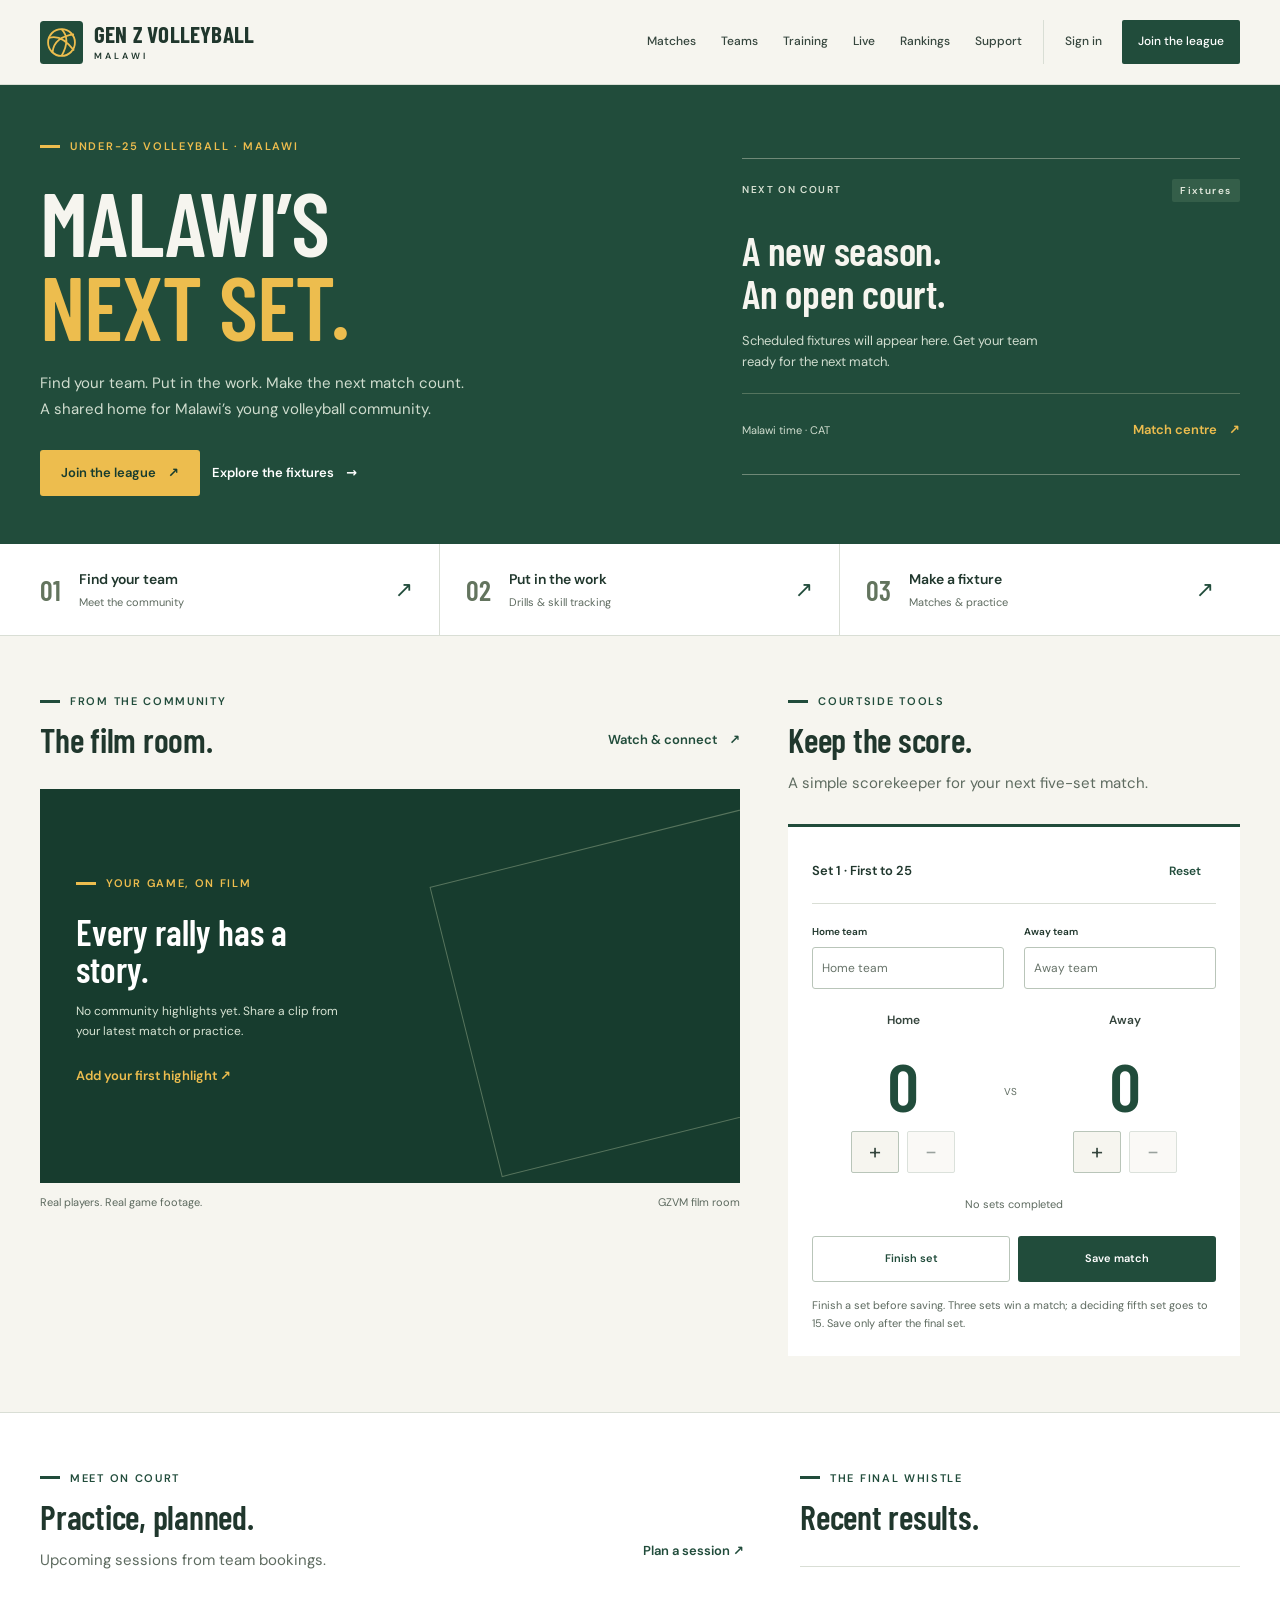
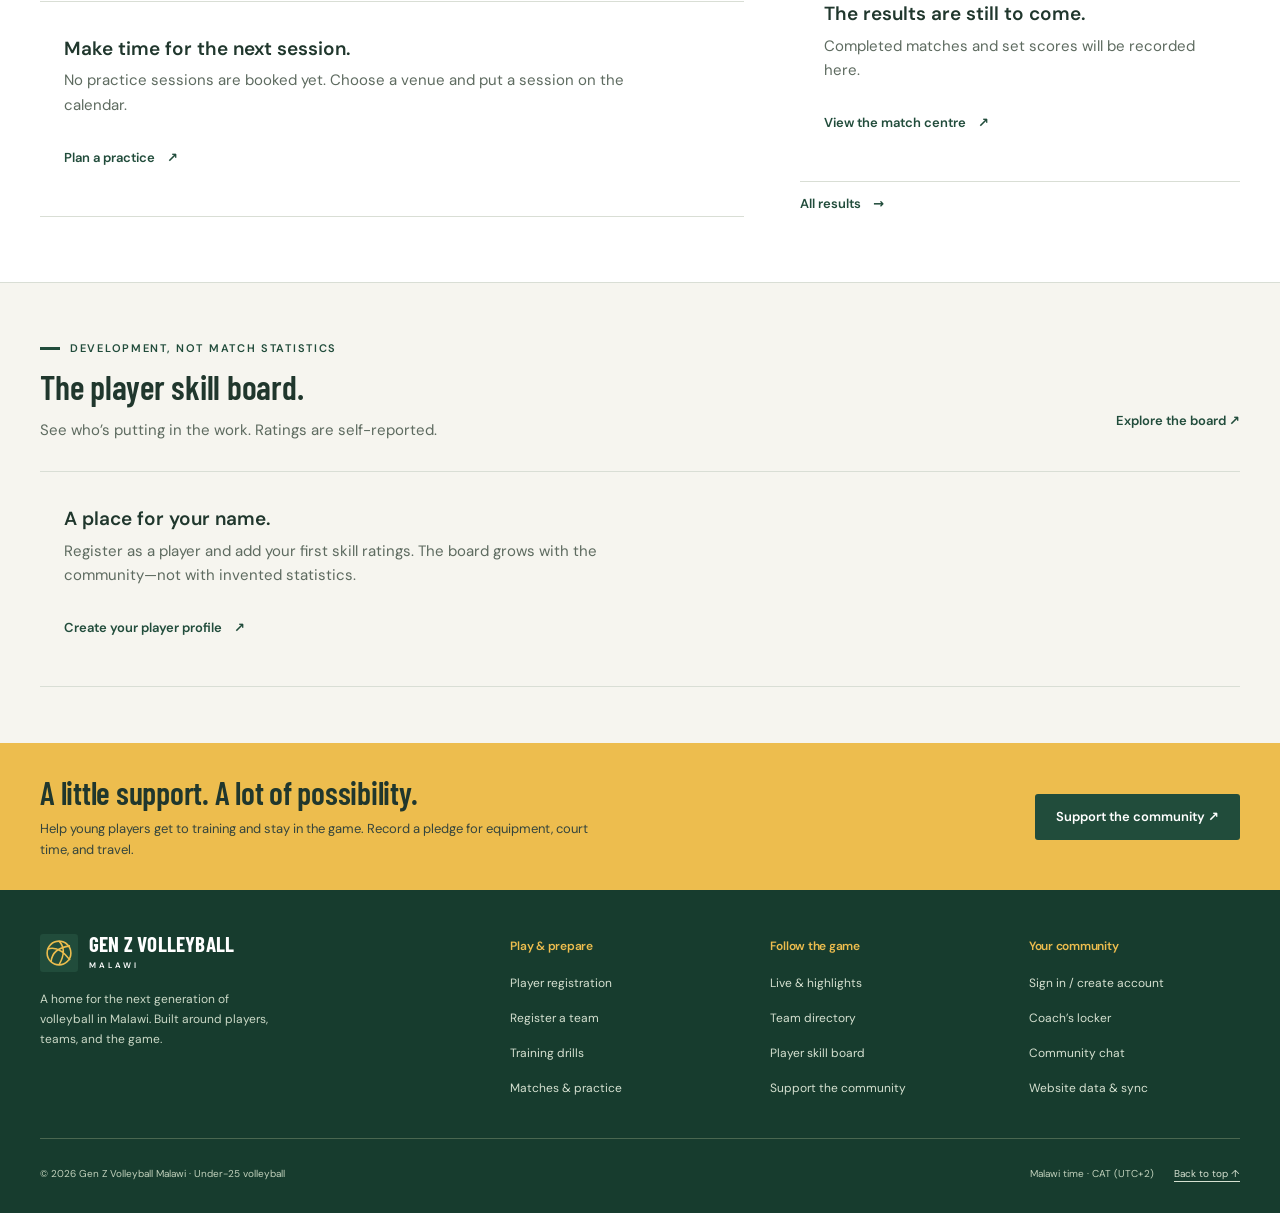
==== commit 1b9736b5: "Redesign volleyball site and add responsive QA coverage Co-authored-by: arena-agent <297053741+arena" ====
--- a/index.html
+++ b/index.html
@@ -1,551 +1,305 @@
-<!DOCTYPE html>
+<!doctype html>
 <html lang="en">
-<head>
-<meta charset="UTF-8">
-<meta name="viewport" content="width=device-width, initial-scale=1.0">
-<title>Gen Z Volleyball Malawi — Train. Play. Rise.</title>
-<meta name="description" content="Gen Z Volleyball Malawi — the home of under-25 volleyball in Malawi. Training, live streams, registration, leaderboard, and more.">
-<link rel="preconnect" href="https://fonts.googleapis.com">
-<link rel="preconnect" href="https://fonts.gstatic.com" crossorigin>
-<link href="https://fonts.googleapis.com/css2?family=Inter:wght@400;500;600;700;800&display=swap" rel="stylesheet">
-<link rel="stylesheet" href="css/styles.css">
-<link rel="icon" type="image/svg+xml" href="data:image/svg+xml,%3Csvg xmlns='http://www.w3.org/2000/svg' viewBox='0 0 100 100'%3E%3Crect width='100' height='100' fill='%230b1020'/%3E%3Ccircle cx='50' cy='50' r='40' fill='%23e8b33a'/%3E%3Cpath d='M35 50 Q50 30 65 50 Q50 70 35 50 Z' fill='%230b1020'/%3E%3C/svg%3E">
-</head>
-<body>
-
-<nav class="nav"></nav>
-
-<!-- TICKER -->
-<div class="ticker"><div class="ticker-track container"></div></div>
-
-<main>
-  <!-- HERO -->
-  <section class="hero">
-    <div class="container">
-      <span class="tag tag-teal">Under-25 Volleyball &bull; Malawi</span>
-      <h1>Gen Z Volleyball Malawi</h1>
-      <p>The community platform for under-25 volleyball players, coaches, and teams across Malawi. Register, train, stream matches, book fixtures, and track the leaderboard — all in one place.</p>
-      <div class="hero-cta">
-        <a class="btn btn-primary" href="register.html">Register as a Player</a>
-        <a class="btn btn-accent" href="live.html">Watch Live</a>
-      </div>
-    </div>
-  </section>
-
-  <!-- NEXT MATCH COUNTDOWN -->
-  <section>
-    <div class="container">
-      <div class="section-title">
-        <span class="badge">Next Match</span>
-        <h2>Countdown to Tip-Off</h2>
-      </div>
-      <div id="countdown-next" class="countdown"></div>
-      <p class="muted" id="next-match-info">No matches scheduled yet. <a href="matches.html">Book one &rarr;</a></p>
-    </div>
-  </section>
-
-  <!-- LIVE REEL + SCORE PAD (split layout) -->
-  <section>
-    <div class="container">
-      <div class="grid-2">
-        <div>
-          <div class="section-title">
-            <span class="badge tag-danger">Live Reel</span>
-            <h2>Highlights</h2>
-          </div>
-          <div class="live-stream" id="home-reel">
-            <div class="stream-content" id="reel-placeholder">
-              <div class="icon">🏐</div>
-              <h3 style="color: white;">No match live right now</h3>
-              <p>Check out the public highlights reel</p>
-              <a href="live.html" class="btn btn-primary" style="margin-top:var(--space-4);">Open Full Reel &rarr;</a>
-            </div>
-            <div class="stream-overlay" id="reel-overlay" style="display:none;">
-              <span id="reel-title">Loading&hellip;</span>
-              <span class="viewer-count" id="reel-counter">▶ Reel 1 / 6</span>
-            </div>
-          </div>
-        </div>
-
-        <div>
-          <div class="section-title">
-            <span class="badge tag-yellow">Score Pad</span>
-            <h2>Track a Match</h2>
-          </div>
-          <div class="card" style="padding:0;">
-            <div class="scorepad-header">
-              <strong id="sp-set-label">Set 1</strong>
-              <button class="btn btn-sm btn-ghost" id="sp-reset">Reset</button>
-            </div>
-            <div class="scorepad-teams">
-              <div class="scorepad-team">
-                <div class="name" id="sp-home-name">Home</div>
-                <div class="scorepad-score">
-                  <button data-team="home" data-delta="-1">&minus;</button>
-                  <span id="sp-home">0</span>
-                  <button data-team="home" data-delta="1">&plus;</button>
+  <head>
+    <meta charset="utf-8" />
+    <meta name="viewport" content="width=device-width, initial-scale=1" />
+    <title>Gen Z Volleyball Malawi — The next set starts here</title>
+    <meta
+      name="description"
+      content="Find your team, train your skills, follow fixtures, and connect with Malawi’s under-25 volleyball community."
+    />
+    <meta name="theme-color" content="#214c3b" />
+    <meta name="color-scheme" content="light" />
+    <link rel="icon" type="image/svg+xml" href="assets/brand/mark.svg" />
+    <link
+      rel="preload"
+      href="assets/fonts/dm-sans-400.woff2"
+      as="font"
+      type="font/woff2"
+      crossorigin
+    />
+    <link
+      rel="preload"
+      href="assets/fonts/barlow-condensed-600.woff2"
+      as="font"
+      type="font/woff2"
+      crossorigin
+    />
+    <link rel="stylesheet" href="css/styles.css" />
+  </head>
+  <body id="top">
+    <nav class="nav" aria-label="Main navigation"></nav>
+    <main id="main">
+      <section class="home-intro" aria-labelledby="home-title">
+        <div class="container">
+          <div class="home-intro-copy">
+            <div class="eyebrow">Under-25 volleyball · Malawi</div>
+            <h1 id="home-title">MALAWI’S<br /><span>NEXT SET.</span></h1>
+            <p>
+              Find your team. Put in the work. Make the next match count. A
+              shared home for Malawi’s young volleyball community.
+            </p>
+            <div class="button-row">
+              <a class="btn btn-gold" href="register.html"
+                >Join the league <span aria-hidden="true">↗</span></a
+              ><a class="text-link" href="matches.html" style="color: white"
+                >Explore the fixtures <span aria-hidden="true">→</span></a
+              >
+            </div>
+          </div>
+          <div class="fixture-board" aria-label="Next scheduled match">
+            <div class="fixture-board-top">
+              <span>NEXT ON COURT</span
+              ><span class="status" id="next-status">Fixtures</span>
+            </div>
+            <div id="next-match">
+              <div class="fixture-board-empty">
+                <h2>A new season.<br />An open court.</h2>
+                <p>
+                  Scheduled fixtures will appear here. Get your team ready for
+                  the next match.
+                </p>
+              </div>
+            </div>
+            <div class="fixture-board-bottom">
+              <span>Malawi time · CAT</span
+              ><a class="text-link" href="matches.html"
+                >Match centre <span aria-hidden="true">↗</span></a
+              >
+            </div>
+          </div>
+        </div>
+      </section>
+      <nav class="wayfinding" aria-label="Get started">
+        <div class="container">
+          <a href="teams.html"
+            ><span class="route-number" aria-hidden="true">01</span
+            ><span
+              ><strong>Find your team</strong
+              ><small>Meet the community</small></span
+            ><span class="arrow" aria-hidden="true">↗</span></a
+          >
+          <a href="training.html"
+            ><span class="route-number" aria-hidden="true">02</span
+            ><span
+              ><strong>Put in the work</strong
+              ><small>Drills & skill tracking</small></span
+            ><span class="arrow" aria-hidden="true">↗</span></a
+          >
+          <a href="matches.html"
+            ><span class="route-number" aria-hidden="true">03</span
+            ><span
+              ><strong>Make a fixture</strong
+              ><small>Matches & practice</small></span
+            ><span class="arrow" aria-hidden="true">↗</span></a
+          >
+        </div>
+      </nav>
+      <section class="section">
+        <div class="container home-film-layout">
+          <div>
+            <div class="section-heading">
+              <div>
+                <div class="eyebrow">From the community</div>
+                <h2>The film room.</h2>
+              </div>
+              <a class="text-link" href="live.html"
+                >Watch & connect <span aria-hidden="true">↗</span></a
+              >
+            </div>
+            <div id="home-live-rooms"></div>
+            <div id="home-film">
+              <div class="media-empty">
+                <div class="eyebrow">Your game, on film</div>
+                <h3>Every rally has a story.</h3>
+                <p>
+                  No community highlights yet. Share a clip from your latest
+                  match or practice.
+                </p>
+                <a class="text-link" href="training.html#film-room"
+                  >Add your first highlight ↗</a
+                >
+              </div>
+            </div>
+            <div class="media-caption">
+              <span>Real players. Real game footage.</span
+              ><span>GZVM film room</span>
+            </div>
+          </div>
+          <div>
+            <div class="section-heading">
+              <div>
+                <div class="eyebrow">Courtside tools</div>
+                <h2>Keep the score.</h2>
+                <p>A simple scorekeeper for your next five-set match.</p>
+              </div>
+            </div>
+            <form class="scorepad" id="score-form">
+              <div class="scorepad-header">
+                <h3 id="sp-set-label">Set 1 · First to 25</h3>
+                <button
+                  type="button"
+                  class="btn btn-ghost btn-sm"
+                  id="sp-reset"
+                >
+                  Reset
+                </button>
+              </div>
+              <div class="scorepad-names">
+                <div class="form-group">
+                  <label for="sp-team-home-input">Home team</label
+                  ><input
+                    id="sp-team-home-input"
+                    class="form-control"
+                    name="home"
+                    placeholder="Home team"
+                    maxlength="60"
+                    required
+                  />
                 </div>
-              </div>
-              <div class="scorepad-vs">VS</div>
-              <div class="scorepad-team">
-                <div class="name" id="sp-away-name">Away</div>
-                <div class="scorepad-score">
-                  <button data-team="away" data-delta="-1">&minus;</button>
-                  <span id="sp-away">0</span>
-                  <button data-team="away" data-delta="1">&plus;</button>
+                <div class="form-group">
+                  <label for="sp-team-away-input">Away team</label
+                  ><input
+                    id="sp-team-away-input"
+                    class="form-control"
+                    name="away"
+                    placeholder="Away team"
+                    maxlength="60"
+                    required
+                  />
                 </div>
               </div>
-            </div>
-            <div class="scorepad-sets" id="sp-sets"></div>
-            <div class="scorepad-actions">
-              <input type="text" id="sp-team-home-input" class="form-control" placeholder="Home team" style="max-width:150px;">
-              <input type="text" id="sp-team-away-input" class="form-control" placeholder="Away team" style="max-width:150px;">
-            </div>
-            <div class="scorepad-actions" style="margin-top:var(--space-4);">
-              <button class="btn btn-accent btn-sm" id="sp-next-set">Finish Set &rarr;</button>
-              <button class="btn btn-primary btn-sm" id="sp-save">Save Score</button>
-            </div>
-            <p class="muted text-center" style="font-size:0.8rem; margin-top:var(--space-4);">Track the score in real time. Saves to match history.</p>
-          </div>
-        </div>
-      </div>
-    </div>
-  </section>
-
-  <!-- COURT MAP (full width) -->
-  <section>
-    <div class="container">
-      <div class="section-title">
-        <span class="badge tag-teal">Practice Map</span>
-        <h2>Practice Locations</h2>
-      </div>
-      <div class="court-map" id="court-map">
-        <div class="court-lines"></div>
-        <div class="net"></div>
-        <div class="map-legend">
-          <div><span class="dot" style="background: var(--c-danger)"></span> Active</div>
-          <div><span class="dot" style="background: var(--c-accent)"></span> Upcoming</div>
-          <div><span class="dot" style="background: var(--c-success)"></span> Open</div>
-        </div>
-        <!-- pins injected by JS -->
-      </div>
-      <div id="location-cards"></div>
-    </div>
-  </section>
-
-  <!-- LEADERBOARD PREVIEW (table) -->
-  <section>
-    <div class="container">
-      <div class="section-title">
-        <span class="badge tag-accent">Leaderboard</span>
-        <h2>Top Players</h2>
-        <a href="leaderboard.html" class="btn btn-ghost btn-sm" style="margin-left:auto;">View full leaderboard &rarr;</a>
-      </div>
-      <div class="table-wrap">
-        <table id="home-leaderboard">
-          <thead>
-            <tr><th>Rank</th><th>Player</th><th>Team</th><th>Position</th><th>Points</th><th>MVPs</th></tr>
-          </thead>
-          <tbody></tbody>
-        </table>
-      </div>
-      <p id="leaderboard-empty" class="text-center muted" style="margin-top:var(--space-4);">Register your team to populate the leaderboard. <a href="register.html">Sign up &rarr;</a></p>
-    </div>
-  </section>
-
-  <!-- HIGHLIGHTS (grid) -->
-  <section>
-    <div class="container">
-      <div class="section-title">
-        <span class="badge tag-teal">Scouting</span>
-        <h2>Highlights &mdash; Get Noticed</h2>
-      </div>
-      <div class="grid-3" id="highlights-grid"></div>
-      <p id="highlights-empty" class="text-center muted" style="margin-top:var(--space-4);">No highlights yet. Be the first to upload yours after registering.</p>
-    </div>
-  </section>
-
-  <!-- QUICK ACTIONS (clean text grid, no emoji cards) -->
-  <section>
-    <div class="container">
-      <div class="grid-4">
-        <a href="live.html" class="card text-center">
-          <h3>Go Live</h3>
-          <p class="muted" style="font-size:0.85rem;">Stream your game</p>
-        </a>
-        <a href="teams.html" class="card text-center">
-          <h3>Teams</h3>
-          <p class="muted" style="font-size:0.85rem;">All registered teams</p>
-        </a>
-        <a href="training.html" class="card text-center">
-          <h3>Training Tips</h3>
-          <p class="muted" style="font-size:0.85rem;">Drills &amp; guides</p>
-        </a>
-        <a href="register.html" class="card text-center">
-          <h3>Register</h3>
-          <p class="muted" style="font-size:0.85rem;">Players &amp; teams</p>
-        </a>
-        <a href="matches.html" class="card text-center">
-          <h3>Book a Match</h3>
-          <p class="muted" style="font-size:0.85rem;">Find opponents</p>
-        </a>
-        <a href="donate.html" class="card text-center">
-          <h3>Donate</h3>
-          <p class="muted" style="font-size:0.85rem;">Support the league</p>
-        </a>
-      </div>
-    </div>
-  </section>
-</main>
-
-<footer class="footer"></footer>
-
-<script src="js/livestream.js"></script>
-<script src="js/supabase-sync.js"></script>
-<script src="js/app.js"></script>
-<script>
-// ====== TICKER ======
-APP.renderTicker();
-
-// ====== COUNTDOWN ======
-let nextMatch = null;
-function findNextMatch() {
-  const upcoming = APP.data.matches
-    .filter(m => m.status === 'scheduled' && m.date && new Date(m.date) > new Date())
-    .sort((a, b) => new Date(a.date) - new Date(b.date));
-  return upcoming[0] || null;
-}
-function renderCountdown() {
-  nextMatch = findNextMatch();
-  const wrap = document.getElementById('countdown-next');
-  const info = document.getElementById('next-match-info');
-  if (!nextMatch) {
-    wrap.innerHTML = '<div class="countdown-unit"><span class="num">—</span><span class="lbl">No match</span></div>';
-    info.innerHTML = 'No matches scheduled yet. <a href="matches.html">Book one &rarr;</a>';
-    return;
-  }
-  const c = APP.countdown(nextMatch.date);
-  wrap.innerHTML = `
-    <div class="countdown-unit"><span class="num">${c.d}</span><span class="lbl">Days</span></div>
-    <div class="countdown-unit"><span class="num">${String(c.h).padStart(2, '0')}</span><span class="lbl">Hours</span></div>
-    <div class="countdown-unit"><span class="num">${String(c.m).padStart(2, '0')}</span><span class="lbl">Mins</span></div>
-    <div class="countdown-unit"><span class="num">${String(c.s).padStart(2, '0')}</span><span class="lbl">Secs</span></div>
-  `;
-  info.innerHTML = `<strong>${APP.escapeHtml(nextMatch.homeTeam)}</strong> vs <strong>${APP.escapeHtml(nextMatch.awayTeam)}</strong> — ${APP.fmtDate(nextMatch.date)} at ${APP.fmtTime(nextMatch.date)}`;
-}
-renderCountdown();
-setInterval(renderCountdown, 1000);
-
-// ====== HIGHLIGHTS REEL (homepage) ======
-let reelIndex = 0;
-function renderReel() {
-  const liveMatch = APP.data.matches.find(m => m.status === 'live');
-  const liveRooms = LIVE.getActiveRooms();
-  const placeholder = document.getElementById('reel-placeholder');
-  const overlay = document.getElementById('reel-overlay');
-  const stream = document.getElementById('home-reel');
-  stream.querySelectorAll('iframe').forEach(f => f.remove());
-  stream.querySelectorAll('.live-badge').forEach(b => b.remove());
-
-  if (liveMatch) {
-    stream.insertAdjacentHTML('afterbegin', '<div class="live-badge"><span class="live-dot"></span> ON AIR</div>');
-    placeholder.innerHTML = `
-      <div class="icon">🏐</div>
-      <h3 style="color: white;">${APP.escapeHtml(liveMatch.homeTeam)} vs ${APP.escapeHtml(liveMatch.awayTeam)}</h3>
-      <p>Match in progress</p>
-      <a href="live.html" class="btn btn-primary" style="margin-top:var(--space-4);">Watch Live &rarr;</a>
-    `;
-    placeholder.style.display = 'flex';
-    overlay.style.display = 'flex';
-    overlay.querySelector('#reel-title').textContent = '📍 ' + (liveMatch.venue || 'Live');
-    overlay.querySelector('#reel-counter').textContent = '● LIVE';
-    return;
-  }
-
-  if (liveRooms.length) {
-    const room = liveRooms[0];
-    stream.insertAdjacentHTML('afterbegin', '<div class="live-badge"><span class="live-dot"></span> ON AIR</div>');
-    overlay.style.display = 'flex';
-    overlay.querySelector('#reel-title').textContent = `📡 ${room.title}`;
-    overlay.querySelector('#reel-counter').textContent = `● LIVE — ${room.host}`;
-
-    if (room.type === 'external' && room.externalUrl) {
-      const iframe = document.createElement('iframe');
-      iframe.src = LIVE.toEmbedUrl(room.externalUrl);
-      iframe.allow = 'autoplay; encrypted-media; picture-in-picture';
-      iframe.allowFullscreen = true;
-      iframe.style.cssText = 'position:absolute; inset:0; width:100%; height:100%; border:0;';
-      stream.appendChild(iframe);
-      placeholder.style.display = 'none';
-    } else {
-      placeholder.style.display = 'flex';
-      placeholder.innerHTML = `
-        <div class="icon">📡</div>
-        <h3 style="color: white;">${APP.escapeHtml(room.title)}</h3>
-        <p>Live P2P stream by ${APP.escapeHtml(room.host)}</p>
-        <a href="live.html?room=${room.id}" class="btn btn-primary" style="margin-top:var(--space-4);">▶ Join Stream</a>
-      `;
-    }
-    return;
-  }
-
-  const v = APP.publicHighlights[reelIndex % APP.publicHighlights.length];
-  const iframe = document.createElement('iframe');
-  iframe.src = APP.embedUrl(v.videoId);
-  iframe.allow = 'accelerometer; autoplay; clipboard-write; encrypted-media; gyroscope; picture-in-picture';
-  iframe.allowFullscreen = true;
-  iframe.style.cssText = 'position:absolute; inset:0; width:100%; height:100%; border:0;';
-  stream.appendChild(iframe);
-  placeholder.style.display = 'none';
-  overlay.style.display = 'flex';
-  overlay.querySelector('#reel-title').textContent = v.title;
-  overlay.querySelector('#reel-counter').textContent = `▶ Reel ${reelIndex + 1} / ${APP.publicHighlights.length}`;
-
-  clearInterval(window._reelTimer);
-  window._reelTimer = setInterval(() => {
-    reelIndex++;
-    renderReel();
-  }, 45000);
-}
-renderReel();
-setInterval(renderReel, 30000);
-
-// ====== LIVE ROOMS STRIP (homepage) ======
-function renderHomeLiveRooms() {
-  const wrap = document.getElementById('home-live-rooms');
-  const active = LIVE.getActiveRooms();
-  if (!active.length) { wrap.innerHTML = ''; return; }
-  wrap.innerHTML = `
-    <div class="alert alert-danger" style="display:flex; align-items:center; justify-content:space-between; flex-wrap:wrap; gap:var(--space-3);">
-      <div>
-        <strong>📡 ${active.length} live stream${active.length === 1 ? '' : 's'} happening right now</strong>
-        <p class="muted" style="font-size:0.85rem; margin:0;">
-          ${active.slice(0, 3).map(r => `<span>• ${APP.escapeHtml(r.title)} (${APP.escapeHtml(r.host)})</span>`).join(' ')}
-        </p>
-      </div>
-      <div style="display:flex; gap:var(--space-2); flex-wrap:wrap;">
-        ${active.slice(0, 2).map(r => `<a class="btn btn-sm btn-primary" href="live.html?room=${r.id}">▶ Watch</a>`).join('')}
-      </div>
-    </div>
-  `;
-}
-renderHomeLiveRooms();
-LIVE.listenToRooms(renderHomeLiveRooms);
-
-// ====== SCORE PAD ======
-const sp = { home: 0, away: 0, sets: [] };
-const $ = id => document.getElementById(id);
-
-function renderScorePad() {
-  $('sp-home').textContent = sp.home;
-  $('sp-away').textContent = sp.away;
-  $('sp-sets').innerHTML = sp.sets.map((s, i) =>
-    `<div class="set-pill">Set ${i+1}: ${s[0]}-${s[1]}</div>`
-  ).join('') || '<span class="muted" style="font-size:0.85rem;">No sets completed</span>';
-  $('sp-set-label').textContent = `Set ${sp.sets.length + 1}`;
-}
-document.querySelectorAll('.scorepad-score button').forEach(btn => {
-  btn.addEventListener('click', () => {
-    const team = btn.dataset.team;
-    const delta = parseInt(btn.dataset.delta);
-    sp[team] = Math.max(0, sp[team] + delta);
-    $('sp-home-name').textContent = $('sp-team-home-input').value || 'Home';
-    $('sp-away-name').textContent = $('sp-team-away-input').value || 'Away';
-    renderScorePad();
-  });
-});
-$('sp-team-home-input').addEventListener('input', e => $('sp-home-name').textContent = e.target.value || 'Home');
-$('sp-team-away-input').addEventListener('input', e => $('sp-away-name').textContent = e.target.value || 'Away');
-$('sp-next-set').addEventListener('click', () => {
-  if (sp.home === 0 && sp.away === 0) return APP.toast('Add some points first', 'info');
-  sp.sets.push([sp.home, sp.away]);
-  sp.home = 0; sp.away = 0;
-  renderScorePad();
-  APP.toast('Set saved!', 'success');
-});
-$('sp-reset').addEventListener('click', () => {
-  sp.home = 0; sp.away = 0; sp.sets = [];
-  renderScorePad();
-});
-$('sp-save').addEventListener('click', () => {
-  const home = $('sp-team-home-input').value || 'Home Team';
-  const away = $('sp-team-away-input').value || 'Away Team';
-  if (!sp.sets.length) return APP.toast('Finish at least one set first', 'warning');
-  APP.data.matches.push({
-    id: APP.uid(),
-    homeTeam: home, awayTeam: away,
-    date: new Date().toISOString(),
-    status: 'completed',
-    score: {
-      home: sp.sets.reduce((a, s) => a + (s[0] > s[1] ? 1 : 0), 0),
-      away: sp.sets.reduce((a, s) => a + (s[1] > s[0] ? 1 : 0), 0)
-    },
-    sets: sp.sets.map(s => [...s])
-  });
-  APP.save();
-  APP.toast('Match saved to history!', 'success');
-  $('sp-reset').click();
-});
-renderScorePad();
-
-// ====== COURT MAP ======
-function renderCourtMap() {
-  const map = $('court-map');
-  const cards = $('location-cards');
-  map.querySelectorAll('.map-pin').forEach(p => p.remove());
-
-  const practices = APP.data.bookings
-    .filter(b => b.type === 'practice' && b.status !== 'cancelled')
-    .sort((a, b) => new Date(a.date) - new Date(b.date));
-
-  if (practices.length === 0) {
-    const venues = [
-      { name: 'Blantyre Sports Complex', x: 20, y: 75, cls: '' },
-      { name: 'Lilongwe Civic Centre', x: 55, y: 35, cls: 'pin-2' },
-      { name: 'Mzuzu Court Arena', x: 30, y: 15, cls: 'pin-3' },
-      { name: 'Zomba Youth Field', x: 75, y: 70, cls: 'pin-4' },
-    ];
-    venues.forEach((v, i) => {
-      const pin = document.createElement('div');
-      pin.className = 'map-pin ' + v.cls;
-      pin.style.left = v.x + '%';
-      pin.style.top = v.y + '%';
-      pin.style.opacity = '0.35';
-      pin.innerHTML = `<span>${i+1}</span>`;
-      pin.title = v.name + ' — no practices scheduled';
-      map.appendChild(pin);
-    });
-    cards.innerHTML = `
-      <div class="card" style="grid-column: 1 / -1; text-align: center; padding: var(--space-10) var(--space-6);">
-        <h3 style="margin-bottom:var(--space-2);">No practice sessions scheduled yet</h3>
-        <p class="muted">Once teams book practice sessions, they'll appear here on the court map.</p>
-        <a href="matches.html" class="btn btn-primary" style="margin-top:var(--space-4);">Book a Practice &rarr;</a>
-      </div>
-    `;
-    return;
-  }
-
-  const venues = {
-    'Blantyre Sports Complex': { x: 20, y: 75, cls: '' },
-    'Lilongwe Civic Centre': { x: 55, y: 35, cls: 'pin-2' },
-    'Mzuzu Court Arena': { x: 30, y: 15, cls: 'pin-3' },
-    'Zomba Youth Field': { x: 75, y: 70, cls: 'pin-4' },
-    'Capital Volleyball Hall': { x: 50, y: 50, cls: 'pin-2' },
-  };
-  const seen = new Set();
-  practices.forEach((p, i) => {
-    const v = venues[p.venue] || { x: 50 + (i * 7) % 30, y: 50 + (i * 11) % 30, cls: '' };
-    const key = p.venue;
-    if (!seen.has(key)) {
-      seen.add(key);
-      const pin = document.createElement('div');
-      pin.className = 'map-pin ' + v.cls;
-      pin.style.left = v.x + '%';
-      pin.style.top = v.y + '%';
-      pin.innerHTML = `<span>${seen.size}</span>`;
-      pin.title = `${p.venue} — ${p.teamName}`;
-      map.appendChild(pin);
-    }
-  });
-
-  cards.innerHTML = practices.slice(0, 6).map(p => `
-    <div class="card">
-      <span class="tag tag-teal" style="font-size:0.7rem;">Practice</span>
-      <h3 style="margin-top:var(--space-3);">${APP.escapeHtml(p.venue)}</h3>
-      <p class="muted" style="font-size:0.9rem;">🏐 ${APP.escapeHtml(p.teamName)}</p>
-      <p style="margin-top:var(--space-3);"><strong>Next session:</strong> ${APP.fmtDate(p.date)} at ${APP.fmtTime(p.date)}</p>
-    </div>
-  `).join('');
-}
-renderCourtMap();
-
-// ====== LEADERBOARD PREVIEW ======
-function renderLeaderboard() {
-  const tb = document.querySelector('#home-leaderboard tbody');
-  const empty = $('leaderboard-empty');
-  if (!APP.data.players.length) { tb.innerHTML = ''; empty.style.display = 'block'; return; }
-  empty.style.display = 'none';
-  const ranked = APP.data.players
-    .map(p => ({
-      ...p,
-      pts: Object.values(p.stats || {}).reduce((a, b) => a + (b || 0), 0),
-      mvps: p.mvps || 0
-    }))
-    .sort((a, b) => b.pts - a.pts)
-    .slice(0, 5);
-  tb.innerHTML = ranked.map((p, i) => {
-    const avatar = p.photo
-      ? `<img src="${APP.escapeHtml(p.photo)}" alt="" style="width:32px; height:32px; border-radius:50%; object-fit:cover; vertical-align:middle; margin-right:var(--space-2); border: 2px solid var(--c-accent);">`
-      : `<span style="display:inline-flex; align-items:center; justify-content:center; width:32px; height:32px; line-height:32px; text-align:center; border-radius:50%; background: var(--c-accent); color: var(--c-bg); margin-right:var(--space-2); vertical-align:middle; font-size:0.85rem; font-weight:800;">🏐</span>`;
-    return `
-    <tr>
-      <td><span class="rank-badge ${i === 0 ? 'rank-1' : i === 1 ? 'rank-2' : i === 2 ? 'rank-3' : 'rank-n'}">${i+1}</span></td>
-      <td>${avatar}<strong>${APP.escapeHtml(p.name)}</strong></td>
-      <td>${APP.escapeHtml(p.team || '—')}</td>
-      <td><span class="tag tag-blue" style="font-size:0.7rem;">${p.position || '—'}</span></td>
-      <td><strong style="color: var(--c-accent);">${p.pts}</strong></td>
-      <td>${p.mvps}</td>
-    </tr>
-  `;
-  }).join('');
-}
-renderLeaderboard();
-
-// ====== HIGHLIGHTS ======
-function renderHighlights() {
-  const grid = $('highlights-grid');
-  const empty = $('highlights-empty');
-  const userHighlights = APP.data.highlights.map(h => ({ ...h, source: 'user' }));
-  const publicOnes = APP.publicHighlights.map(p => ({
-    id: p.id,
-    title: p.title,
-    player: p.channel,
-    team: 'Featured',
-    views: 0,
-    videoId: p.videoId,
-    source: 'public'
-  }));
-  const all = [...userHighlights, ...publicOnes];
-
-  if (all.length === 0) {
-    grid.innerHTML = '';
-    empty.style.display = 'block';
-    return;
-  }
-  empty.style.display = 'none';
-  grid.innerHTML = all.slice(0, 6).map(h => {
-    const thumb = h.videoId ? APP.thumbUrl(h.videoId) : '';
-    return `
-      <div class="highlight-card" onclick="openHighlight('${h.id}','${h.source}','${h.videoId || ''}')">
-        ${thumb ? `<img class="highlight-thumb-img" src="${thumb}" alt="">` : '<div class="highlight-thumb">🏐</div>'}
-        <div class="play-btn">▶</div>
-        <div class="highlight-info">
-          <h4>${APP.escapeHtml(h.title)}</h4>
-          <div class="highlight-meta">${APP.escapeHtml(h.player || '')} ${h.team ? '• ' + APP.escapeHtml(h.team) : ''} ${h.source === 'public' ? '• 🌐 Featured' : ''}</div>
-        </div>
-      </div>
-    `;
-  }).join('');
-}
-window.openHighlight = (id, source, videoId) => {
-  if (source === 'public' && videoId) {
-    location.href = `live.html?v=${videoId}`;
-  } else {
-    APP.toast(`Highlight: ${id}`, 'info');
-  }
-};
-renderHighlights();
-
-// Re-render dynamic sections after storage/sync loads extra data
-window.addEventListener('gzvm:refresh', () => {
-  renderCountdown();
-  renderReel();
-  renderHomeLiveRooms();
-  renderCourtMap();
-  renderLeaderboard();
-  renderHighlights();
-  APP.renderTicker();
-});
-</script>
-</body>
+              <div class="scorepad-teams">
+                <div class="scorepad-team">
+                  <div class="name" id="sp-home-name">Home</div>
+                  <div class="scorepad-score">
+                    <span id="sp-home" aria-label="Home score">0</span>
+                    <div>
+                      <button
+                        type="button"
+                        data-team="home"
+                        data-delta="1"
+                        aria-label="Add one home point"
+                      >
+                        +</button
+                      ><button
+                        type="button"
+                        data-team="home"
+                        data-delta="-1"
+                        aria-label="Subtract one home point"
+                      >
+                        −
+                      </button>
+                    </div>
+                  </div>
+                </div>
+                <span class="scorepad-vs">VS</span>
+                <div class="scorepad-team">
+                  <div class="name" id="sp-away-name">Away</div>
+                  <div class="scorepad-score">
+                    <span id="sp-away" aria-label="Away score">0</span>
+                    <div>
+                      <button
+                        type="button"
+                        data-team="away"
+                        data-delta="1"
+                        aria-label="Add one away point"
+                      >
+                        +</button
+                      ><button
+                        type="button"
+                        data-team="away"
+                        data-delta="-1"
+                        aria-label="Subtract one away point"
+                      >
+                        −
+                      </button>
+                    </div>
+                  </div>
+                </div>
+              </div>
+              <div class="scorepad-sets" id="sp-sets" aria-live="polite">
+                No sets completed
+              </div>
+              <div class="scorepad-actions">
+                <button
+                  type="button"
+                  class="btn btn-secondary"
+                  id="sp-next-set"
+                >
+                  Finish set</button
+                ><button type="submit" class="btn btn-primary" id="sp-save">
+                  Save match
+                </button>
+              </div>
+              <p class="scorepad-help">
+                Finish a set before saving. Three sets win a match; a deciding
+                fifth set goes to 15. Save only after the final set.
+              </p>
+              <div class="form-status" role="status"></div>
+            </form>
+          </div>
+        </div>
+      </section>
+      <section class="section section-white">
+        <div class="container content-aside">
+          <div>
+            <div class="section-heading">
+              <div>
+                <div class="eyebrow">Meet on court</div>
+                <h2>Practice, planned.</h2>
+                <p>Upcoming sessions from team bookings.</p>
+              </div>
+              <a class="text-link" href="matches.html">Plan a session ↗</a>
+            </div>
+            <div id="practice-list"></div>
+          </div>
+          <div>
+            <div class="section-heading">
+              <div>
+                <div class="eyebrow">The final whistle</div>
+                <h2>Recent results.</h2>
+              </div>
+            </div>
+            <div id="recent-results"></div>
+            <a class="text-link" href="matches.html?tab=results"
+              >All results <span aria-hidden="true">→</span></a
+            >
+          </div>
+        </div>
+      </section>
+      <section class="section">
+        <div class="container">
+          <div class="section-heading">
+            <div>
+              <div class="eyebrow">Development, not match statistics</div>
+              <h2>The player skill board.</h2>
+              <p>See who’s putting in the work. Ratings are self-reported.</p>
+            </div>
+            <a class="text-link" href="leaderboard.html">Explore the board ↗</a>
+          </div>
+          <div id="home-rankings"></div>
+        </div>
+      </section>
+      <section class="home-support">
+        <div class="container">
+          <div>
+            <h2>A little support. A lot of possibility.</h2>
+            <p>
+              Help young players get to training and stay in the game. Record a
+              pledge for equipment, court time, and travel.
+            </p>
+          </div>
+          <a class="btn btn-primary" href="donate.html"
+            >Support the community ↗</a
+          >
+        </div>
+      </section>
+    </main>
+    <footer class="footer"></footer>
+    <script src="js/livestream.js" defer></script>
+    <script src="js/supabase-sync.js" defer></script>
+    <script src="js/app.js" defer></script>
+    <script src="js/pages/home.js" defer></script>
+  </body>
 </html>
--- a/css/styles.css
+++ b/css/styles.css
@@ -1,31 +1,67 @@
-/* =========================================================
-   Gen Z Volleyball Malawi — Redesigned Styles
-   Professional, intentional, community-focused
-   No gradients, no glows, no glassmorphism, no 3D gimmicks
-   ========================================================= */
-
+/* GZVM — a match-day identity: court green, warm paper, scoreboard type.
+   Fonts are self-hosted. No runtime CSS framework or build step is required. */
+@font-face {
+  font-family: Barlow;
+  src: url("../assets/fonts/barlow-condensed-600.woff2") format("woff2");
+  font-style: normal;
+  font-weight: 600;
+  font-display: swap;
+}
+@font-face {
+  font-family: Barlow;
+  src: url("../assets/fonts/barlow-condensed-700.woff2") format("woff2");
+  font-style: normal;
+  font-weight: 700;
+  font-display: swap;
+}
+@font-face {
+  font-family: DM;
+  src: url("../assets/fonts/dm-sans-400.woff2") format("woff2");
+  font-style: normal;
+  font-weight: 400;
+  font-display: swap;
+}
+@font-face {
+  font-family: DM;
+  src: url("../assets/fonts/dm-sans-500.woff2") format("woff2");
+  font-style: normal;
+  font-weight: 500;
+  font-display: swap;
+}
+@font-face {
+  font-family: DM;
+  src: url("../assets/fonts/dm-sans-600.woff2") format("woff2");
+  font-style: normal;
+  font-weight: 600;
+  font-display: swap;
+}
+@font-face {
+  font-family: DM;
+  src: url("../assets/fonts/dm-sans-700.woff2") format("woff2");
+  font-style: normal;
+  font-weight: 700;
+  font-display: swap;
+}
 :root {
-  /* Color — one accent, purposeful status colors */
-  --c-bg: #0b1020;            /* deep navy background */
-  --c-surface: #141c30;       /* card / input surface */
-  --c-surface-hover: #1c2642; /* hover surface */
-  --c-text: #e8eef7;          /* primary text (near white) */
-  --c-text-soft: #9fb0c8;     /* secondary / muted text */
-  --c-text-dim: #5b6a88;      /* tertiary text */
-  --c-accent: #e8b33a;        /* court gold — primary accent (CTAs, active states) */
-  --c-accent-hover: #f4c863;
-  --c-accent-soft: rgba(232, 179, 58, 0.12);
-  --c-danger: #e4572e;        /* live / error */
-  --c-success: #2e9e6b;       /* confirmed / teal */
-  --c-border: rgba(255, 255, 255, 0.08);
-  --c-border-hover: rgba(255, 255, 255, 0.18);
-  --c-focus: rgba(232, 179, 58, 0.35);
-
-  /* Radius — restrained */
-  --radius: 8px;
-  --radius-sm: 5px;
-
-  /* Spacing — strict 8px grid */
+  --paper: #f6f5ef;
+  --white: #fff;
+  --ink: #20372d;
+  --body: #35453d;
+  --muted: #5e6b60;
+  --green: #214c3b;
+  --green-dark: #173c2e;
+  --green-light: #e8eee7;
+  --gold: #edbd4e;
+  --gold-hover: #f5cc70;
+  --line: #d9ded5;
+  --line-strong: #b9c5b9;
+  --red: #a7392c;
+  --red-soft: #f8e9e4;
+  --amber: #795411;
+  --amber-soft: #f8efda;
+  --font: "DM", system-ui, -apple-system, "Segoe UI", sans-serif;
+  --display: Barlow, "Arial Narrow", Impact, sans-serif;
+  --radius: 3px;
   --space-1: 4px;
   --space-2: 8px;
   --space-3: 12px;
@@ -36,1105 +72,3242 @@
   --space-10: 40px;
   --space-12: 48px;
   --space-16: 64px;
-
-  /* Typography — single family, disciplined scale */
-  --font: 'Inter', system-ui, -apple-system, Segoe UI, Roboto, sans-serif;
-
-  /* Z-index scale */
-  --z-nav: 100;
-  --z-modal: 200;
-}
-
-/* ============ RESET & BASE ============ */
-* { box-sizing: border-box; margin: 0; padding: 0; }
-
-html { scroll-behavior: smooth; }
-
+}
+*,
+*::before,
+*::after {
+  box-sizing: border-box;
+}
+html {
+  scroll-behavior: smooth;
+  scroll-padding-top: 100px;
+}
 body {
-  background: var(--c-bg);
-  color: var(--c-text);
-  font-family: var(--font);
-  font-size: 1rem;
-  line-height: 1.6;
-  overflow-x: hidden;
+  margin: 0;
+  background: var(--paper);
+  color: var(--body);
+  font: 400 15px/1.65 var(--font);
   -webkit-font-smoothing: antialiased;
 }
-
-img { display: block; max-width: 100%; height: auto; }
-
-a { color: var(--c-accent); text-decoration: none; }
-a:hover { color: var(--c-accent-hover); text-decoration: underline; }
-
-h1, h2, h3, h4, h5 {
-  font-family: var(--font);
-  line-height: 1.25;
-  color: var(--c-text);
-}
-
-h1 { font-size: clamp(2rem, 5vw, 3rem); font-weight: 800; letter-spacing: -0.02em; }
-h2 { font-size: clamp(1.5rem, 3vw, 2rem); font-weight: 700; letter-spacing: -0.01em; }
-h3 { font-size: clamp(1.15rem, 2vw, 1.35rem); font-weight: 700; }
-h4 { font-size: 1rem; font-weight: 700; }
-
-p { margin: 0 0 var(--space-4) 0; color: var(--c-text); }
-
-.muted { color: var(--c-text-soft); }
-.text-center { text-align: center; }
-
-strong, b { color: var(--c-text); }
-
-ul, ol { margin: 0 0 var(--space-4) var(--space-6); }
-li { margin-bottom: var(--space-2); }
-
-section { margin: var(--space-16) 0; }
-
+h1,
+h2,
+h3,
+h4,
+p,
+figure {
+  margin: 0;
+}
+h1,
+h2,
+h3,
+h4 {
+  color: var(--ink);
+  line-height: 1.2;
+}
+h1,
+h2 {
+  font-family: var(--display);
+  font-weight: 600;
+}
+h1 {
+  font-size: clamp(44px, 5vw, 64px);
+  letter-spacing: -0.6px;
+}
+h2 {
+  font-size: 34px;
+  letter-spacing: -0.25px;
+}
+h3 {
+  font-size: 19px;
+  font-weight: 600;
+}
+h4 {
+  font-size: 15px;
+  font-weight: 600;
+}
+p + p {
+  margin-top: 12px;
+}
+a {
+  color: var(--green);
+  text-underline-offset: 4px;
+}
+a:hover {
+  text-decoration-thickness: 2px;
+}
+strong,
+b {
+  font-weight: 600;
+  color: var(--ink);
+}
+img,
+svg,
+video {
+  max-width: 100%;
+}
+img {
+  display: block;
+}
+button,
+input,
+select,
+textarea {
+  font: inherit;
+}
+button,
+a,
+input,
+select,
+textarea,
+summary {
+  -webkit-tap-highlight-color: transparent;
+}
+button {
+  cursor: pointer;
+}
+button:disabled {
+  cursor: not-allowed;
+  opacity: 0.5;
+}
+button {
+  color: inherit;
+}
+input,
+select,
+textarea {
+  max-width: 100%;
+}
+button:focus-visible,
+a:focus-visible,
+summary:focus-visible {
+  outline: 3px solid #bc8620;
+  outline-offset: 4px;
+}
+input:focus-visible,
+select:focus-visible,
+textarea:focus-visible {
+  outline: 2px solid var(--green);
+  outline-offset: 2px;
+}
+::selection {
+  background: var(--gold);
+  color: var(--green-dark);
+}
+[hidden] {
+  display: none !important;
+}
+.sr-only {
+  position: absolute;
+  width: 1px;
+  height: 1px;
+  padding: 0;
+  margin: -1px;
+  overflow: hidden;
+  clip: rect(0, 0, 0, 0);
+  white-space: nowrap;
+  border: 0;
+}
+.skip-link {
+  position: fixed;
+  top: 8px;
+  left: 16px;
+  z-index: 1000;
+  background: var(--gold);
+  padding: 12px 20px;
+  transform: translateY(-150%);
+}
+.skip-link:focus {
+  transform: translateY(0);
+}
 .container {
-  width: min(1120px, 92%);
-  margin: 0 auto;
-}
-
-/* Hide the decorative 3D background & floating ball injected by JS */
-.scene-3d,
-.ball-3d {
-  display: none !important;
-}
-
-/* ============ NAVIGATION ============ */
-.nav {
-  position: sticky;
-  top: 0;
-  z-index: var(--z-nav);
-  background: rgba(11, 16, 32, 0.92);
-  border-bottom: 1px solid var(--c-border);
-  backdrop-filter: none;
-}
-
-.nav-inner {
+  width: min(1200px, calc(100% - 80px));
+  margin-inline: auto;
+}
+.container-narrow {
+  width: min(760px, calc(100% - 48px));
+  margin-inline: auto;
+}
+.muted {
+  color: var(--muted);
+}
+.small {
+  font-size: 13px;
+}
+.text-center {
+  text-align: center;
+}
+.text-right {
+  text-align: right;
+}
+.eyebrow {
+  font-size: 11px;
+  font-weight: 600;
+  letter-spacing: 1.7px;
+  text-transform: uppercase;
+  color: var(--green);
   display: flex;
   align-items: center;
+  gap: 10px;
+}
+.eyebrow::before {
+  content: "";
+  width: 20px;
+  height: 3px;
+  background: currentColor;
+}
+.number {
+  font-variant-numeric: tabular-nums;
+}
+.divider {
+  border: 0;
+  border-top: 1px solid var(--line);
+  margin: 32px 0;
+}
+.cluster {
+  display: flex;
+  align-items: center;
+  flex-wrap: wrap;
+  gap: 12px;
+}
+.stack > * + * {
+  margin-top: 16px;
+}
+.section {
+  padding-block: 56px;
+}
+.section + .section {
+  border-top: 1px solid var(--line);
+}
+.section-heading {
+  display: flex;
+  align-items: flex-end;
   justify-content: space-between;
-  padding: var(--space-3) 0;
-}
-
-.brand {
-  display: flex;
-  align-items: center;
-  gap: var(--space-3);
-  color: var(--c-text);
-  font-family: var(--font);
-  font-size: 1.25rem;
-  font-weight: 800;
-  letter-spacing: -0.02em;
-}
-
-.brand .logo {
-  width: 34px;
-  height: 34px;
-  border-radius: var(--radius-sm);
-  background: var(--c-accent);
-  color: var(--c-bg);
+  gap: 24px;
+  margin-bottom: 28px;
+}
+.section-heading .eyebrow {
+  margin-bottom: 10px;
+}
+.section-heading p {
+  margin-top: 10px;
+  max-width: 62ch;
+  color: var(--muted);
+}
+.section-heading > a,
+.section-heading > .text-link {
+  flex-shrink: 0;
+}
+.section-tint {
+  background: var(--green-light);
+}
+.section-white {
+  background: var(--white);
+}
+.grid-2 {
   display: grid;
-  place-items: center;
-  font-size: 1.5rem;
-}
-
-.brand small {
-  display: block;
-  font-size: 0.62rem;
-  color: var(--c-text-dim);
-  letter-spacing: 0.12em;
-  text-transform: uppercase;
-  font-family: var(--font);
-  font-weight: 600;
-  margin-top: 0.05em;
-}
-
-.nav-links {
-  display: flex;
-  gap: var(--space-2);
-  align-items: center;
-  list-style: none;
-}
-
-.nav-links a {
-  color: var(--c-text-soft);
-  padding: var(--space-2) var(--space-4);
-  border-radius: var(--radius-sm);
-  font-size: 0.9rem;
-  font-weight: 600;
-  text-decoration: none;
-  transition: background 0.15s, color 0.15s;
-}
-
-.nav-links a:hover { background: var(--c-surface); color: var(--c-text); }
-.nav-links a.active { background: var(--c-accent-soft); color: var(--c-accent); }
-
-.nav-toggle {
+  grid-template-columns: repeat(2, minmax(0, 1fr));
+  gap: 32px;
+}
+.grid-3 {
+  display: grid;
+  grid-template-columns: repeat(3, minmax(0, 1fr));
+  gap: 24px;
+}
+.content-aside {
+  display: grid;
+  grid-template-columns: minmax(0, 1.6fr) minmax(280px, 1fr);
+  gap: 56px;
+}
+.content-aside > * {
+  min-width: 0;
+}
+.empty-state {
+  padding: 36px 24px;
+  text-align: left;
+  border-top: 1px solid var(--line);
+  border-bottom: 1px solid var(--line);
+}
+.empty-state h3 {
+  margin-bottom: 8px;
+}
+.empty-state p {
+  max-width: 56ch;
+  color: var(--muted);
+}
+.empty-state .btn,
+.empty-state .text-link {
+  display: inline-flex;
+  margin-top: 18px;
+}
+.empty-state.compact {
+  padding: 24px 0;
+  border-bottom: 0;
+}
+.notice {
+  padding: 16px 20px;
+  border-left: 3px solid var(--green);
+  background: var(--green-light);
+  font-size: 13px;
+  color: var(--ink);
+}
+.notice.warning {
+  border-color: #b68a31;
+  background: var(--amber-soft);
+  color: #604913;
+}
+.notice.error {
+  border-color: var(--red);
+  background: var(--red-soft);
+  color: var(--red);
+}
+.notice.success {
+  border-color: var(--green);
+  background: var(--green-light);
+}
+.notice p {
+  margin: 0;
+}
+.notice a {
+  color: inherit;
+}
+.form-status:empty {
   display: none;
-  background: none;
-  border: none;
-  color: var(--c-text);
-  font-size: 1.5rem;
-  cursor: pointer;
-  padding: var(--space-2);
-}
-
-@media (max-width: 768px) {
-  .nav-links {
-    position: absolute;
-    top: 100%;
-    left: 0;
-    right: 0;
-    background: var(--c-bg);
-    flex-direction: column;
-    padding: var(--space-4);
-    transform: translateY(-150%);
-    opacity: 0;
-    visibility: hidden;
-    transition: transform 0.2s, opacity 0.2s, visibility 0.2s;
-    border-top: 1px solid var(--c-border);
-  }
-  .nav-links.open {
-    transform: translateY(0);
-    opacity: 1;
-    visibility: visible;
-  }
-  .nav-toggle { display: block; }
-}
-
-/* ============ BUTTONS ============ */
+}
+.form-status {
+  margin-top: 18px;
+}
+.loading {
+  color: var(--muted);
+  font-size: 13px;
+}
+.loading::before {
+  content: "";
+  display: inline-block;
+  width: 12px;
+  height: 12px;
+  border: 2px solid var(--line);
+  border-top-color: var(--green);
+  border-radius: 50%;
+  margin-right: 8px;
+  animation: spin 0.7s linear infinite;
+}
+@keyframes spin {
+  to {
+    transform: rotate(360deg);
+  }
+}
+/* Buttons are actions; links are navigation. */
 .btn {
   display: inline-flex;
   align-items: center;
   justify-content: center;
-  gap: var(--space-2);
-  padding: var(--space-3) var(--space-6);
+  gap: 12px;
+  min-height: 46px;
+  padding: 12px 20px;
+  border: 1px solid transparent;
   border-radius: var(--radius);
-  font-family: var(--font);
-  font-size: 0.92rem;
-  font-weight: 700;
-  border: 1px solid transparent;
-  cursor: pointer;
+  font-size: 13px;
+  font-weight: 600;
+  line-height: 1.4;
   text-decoration: none;
-  transition: background 0.15s, border-color 0.15s, color 0.15s;
-  line-height: 1;
-}
-
-.btn:active { transform: translateY(1px); }
-
+  transition:
+    background 0.15s,
+    color 0.15s,
+    border-color 0.15s;
+}
+.btn:hover {
+  text-decoration: none;
+}
 .btn-primary {
-  background: var(--c-accent);
-  color: var(--c-bg);
-}
-
+  background: var(--green);
+  color: white;
+}
 .btn-primary:hover {
-  background: var(--c-accent-hover);
-  color: var(--c-bg);
-}
-
-.btn-accent {
+  background: var(--green-dark);
+  color: white;
+}
+.btn-gold {
+  background: var(--gold);
+  color: var(--green-dark);
+}
+.btn-gold:hover {
+  background: var(--gold-hover);
+}
+.btn-secondary {
+  border-color: var(--line-strong);
   background: transparent;
-  color: var(--c-accent);
-  border-color: var(--c-accent);
-}
-
-.btn-accent:hover {
-  background: var(--c-accent);
-  color: var(--c-bg);
-}
-
+  color: var(--green);
+}
+.btn-secondary:hover {
+  background: var(--green-light);
+  border-color: var(--green);
+}
 .btn-ghost {
   background: transparent;
-  color: var(--c-text-soft);
-  border-color: transparent;
-}
-
+  color: var(--green);
+  padding-inline: 12px;
+}
 .btn-ghost:hover {
-  background: var(--c-surface);
-  color: var(--c-text);
-}
-
-.btn-sm { padding: var(--space-2) var(--space-4); font-size: 0.85rem; }
-.btn-block { width: 100%; }
-
-.btn[disabled] { opacity: 0.5; cursor: not-allowed; }
-
-/* ============ CARDS ============ */
-.card {
-  background: var(--c-surface);
-  border: 1px solid var(--c-border);
-  border-radius: var(--radius);
-  padding: var(--space-6);
-  transition: border-color 0.15s, background 0.15s;
-}
-
-.card:hover { border-color: var(--c-border-hover); }
-
-.card.text-center { text-align: center; }
-
-/* Remove the old 3D tilt classes — keep names for JS compat but neutralize */
-.card-3d { transform: none !important; transition: none !important; }
-.card-glass { background: var(--c-surface); backdrop-filter: none; -webkit-backdrop-filter: none; }
-
-/* ============ FORM CONTROLS ============ */
-.form-group { margin: 0 0 var(--space-4) 0; }
-
-.form-group label {
-  display: block;
-  margin: 0 0 var(--space-2) 0;
-  font-size: 0.85rem;
-  font-weight: 700;
-  color: var(--c-text-soft);
-  letter-spacing: 0.01em;
-}
-
-.form-control {
+  background: var(--green-light);
+}
+.btn-danger {
+  background: var(--red);
+  color: white;
+}
+.btn-sm {
+  min-height: 40px;
+  padding: 9px 14px;
+  font-size: 12px;
+}
+.btn-block {
   width: 100%;
-  padding: var(--space-3) var(--space-4);
-  background: var(--c-surface);
-  color: var(--c-text);
-  border: 1px solid var(--c-border);
-  border-radius: var(--radius);
-  font-family: var(--font);
-  font-size: 0.95rem;
-  transition: border-color 0.15s, box-shadow 0.15s;
-}
-
-.form-control:focus {
-  outline: none;
-  border-color: var(--c-accent);
-  box-shadow: 0 0 0 3px var(--c-focus);
-}
-
-.form-control::placeholder { color: var(--c-text-dim); }
-textarea.form-control { min-height: 120px; resize: vertical; }
-select.form-control { cursor: pointer; appearance: none; background-image: none; }
-
-.file-drop {
-  border: 1px dashed var(--c-border);
-  padding: var(--space-5) var(--space-4);
-  text-align: center;
-  border-radius: var(--radius);
-  cursor: pointer;
-  color: var(--c-text-soft);
-  transition: border-color 0.15s, color 0.15s, background 0.15s;
-}
-
-.file-drop:hover { border-color: var(--c-accent); color: var(--c-accent); background: var(--c-accent-soft); }
-.file-drop.drag { border-color: var(--c-accent); color: var(--c-accent); background: var(--c-accent-soft); }
-
-.checkbox-row {
-  display: flex;
-  align-items: flex-start;
-  gap: var(--space-3);
-  font-size: 0.9rem;
-  color: var(--c-text);
-}
-
-.checkbox-row input { margin-top: 0.15em; flex-shrink: 0; }
-
-/* ============ LAYOUT GRIDS ============ */
-.row { display: flex; flex-wrap: wrap; gap: var(--space-6); }
-.col { flex: 1 1 280px; }
-
-.grid-2 { display: grid; grid-template-columns: repeat(auto-fit, minmax(300px, 1fr)); gap: var(--space-6); }
-.grid-3 { display: grid; grid-template-columns: repeat(auto-fit, minmax(260px, 1fr)); gap: var(--space-6); }
-.grid-4 { display: grid; grid-template-columns: repeat(auto-fit, minmax(220px, 1fr)); gap: var(--space-5); }
-
-main { padding: var(--space-10) 0 var(--space-16); position: relative; }
-
-/* ============ SECTION HEADERS ============ */
-.section-title {
-  display: flex;
-  align-items: center;
-  gap: var(--space-3);
-  margin-bottom: var(--space-8);
-}
-
-.section-title .badge {
+}
+.btn-on-dark {
+  border-color: #759183;
+  color: white;
+  background: transparent;
+}
+.btn-on-dark:hover {
+  background: #315b49;
+}
+.text-link {
   display: inline-flex;
   align-items: center;
-  padding: var(--space-1) var(--space-4);
-  background: var(--c-surface);
-  border: 1px solid var(--c-border);
-  border-radius: var(--radius-sm);
-  color: var(--c-accent);
-  font-size: 0.7rem;
-  font-weight: 800;
-  letter-spacing: 0.12em;
-  text-transform: uppercase;
+  gap: 12px;
+  min-height: 44px;
+  font-size: 13px;
+  font-weight: 600;
+  text-decoration: none;
+}
+.text-link:hover {
+  text-decoration: underline;
+}
+.text-link .arrow {
+  font-size: 19px;
+  line-height: 1;
+}
+.icon {
+  width: 20px;
+  height: 20px;
+  display: inline-block;
+  flex-shrink: 0;
+  vertical-align: middle;
+}
+.button-row {
+  display: flex;
+  flex-wrap: wrap;
+  gap: 12px;
+  align-items: center;
+}
+/* Header */
+.skip-nav {
+  height: 0;
+}
+.nav {
+  background: var(--paper);
+  border-bottom: 1px solid var(--line);
+  position: sticky;
+  top: 0;
+  z-index: 50;
+}
+.nav-inner {
+  min-height: 84px;
+  display: flex;
+  align-items: center;
+  gap: 28px;
+}
+.brand {
+  display: flex;
+  align-items: center;
+  gap: 11px;
+  text-decoration: none;
+  color: var(--ink);
+  flex-shrink: 0;
+}
+.brand:hover {
+  text-decoration: none;
+}
+.brand img {
+  width: 43px;
+  height: 43px;
+}
+.brand-name {
+  font-family: var(--display);
+  font-size: 23px;
+  font-weight: 700;
+  line-height: 0.98;
+  letter-spacing: 0.2px;
+}
+.brand-name small {
+  display: block;
+  font-family: var(--font);
+  font-size: 9px;
+  font-weight: 600;
+  letter-spacing: 3.15px;
+  margin-top: 7px;
+}
+.nav-links {
+  display: flex;
+  align-items: center;
+  gap: 3px;
+  list-style: none;
+  margin: 0 0 0 auto;
+  padding: 0;
+}
+.nav-links a {
+  display: flex;
+  align-items: center;
+  min-height: 44px;
+  padding: 10px 11px;
+  font-size: 12px;
+  font-weight: 500;
+  text-decoration: none;
+  color: var(--body);
+  position: relative;
   white-space: nowrap;
 }
-
-.section-title h2 { margin: 0; }
-
-/* Small section tag used inside heroes */
-.tag {
+.nav-links a:hover {
+  color: var(--green);
+  background: var(--green-light);
+}
+.nav-links a[aria-current="page"] {
+  color: var(--green);
+  font-weight: 700;
+}
+.nav-links a[aria-current="page"]::after {
+  content: "";
+  position: absolute;
+  bottom: 2px;
+  height: 3px;
+  background: var(--green);
+  left: 11px;
+  right: 11px;
+}
+.nav-links .nav-account {
+  border-left: 1px solid var(--line);
+  margin-left: 7px;
+  padding-left: 10px;
+}
+.nav-links .nav-register a {
+  background: var(--green);
+  color: white;
+  padding-inline: 16px;
+  margin-left: 6px;
+  border-radius: 2px;
+}
+.nav-links .nav-register a[aria-current="page"]::after {
+  background: var(--gold);
+  bottom: 5px;
+}
+.nav-toggle {
+  display: none;
+  margin-left: auto;
+  align-items: center;
+  gap: 10px;
+  border: 1px solid var(--line-strong);
+  background: none;
+  padding: 10px 13px;
+  min-height: 44px;
+  font-size: 12px;
+  font-weight: 600;
+}
+.menu-lines {
+  width: 17px;
+  height: 12px;
+  border-top: 2px solid currentColor;
+  border-bottom: 2px solid currentColor;
+}
+.nav-toggle[aria-expanded="true"] .menu-lines {
+  height: 17px;
+  border: none;
+  position: relative;
+}
+.nav-toggle[aria-expanded="true"] .menu-lines::before,
+.nav-toggle[aria-expanded="true"] .menu-lines::after {
+  content: "";
+  position: absolute;
+  top: 7px;
+  left: 0;
+  width: 17px;
+  height: 2px;
+  background: currentColor;
+  transform: rotate(45deg);
+}
+.nav-toggle[aria-expanded="true"] .menu-lines::after {
+  transform: rotate(-45deg);
+}
+/* Page heads and the match-centre opening */
+.page-heading {
+  padding: 48px 0 36px;
+  border-bottom: 1px solid var(--line);
+}
+.page-heading .eyebrow {
+  margin-bottom: 14px;
+}
+.page-heading-row {
+  display: flex;
+  align-items: flex-end;
+  justify-content: space-between;
+  gap: 32px;
+}
+.page-heading p {
+  max-width: 65ch;
+  color: var(--muted);
+  margin-top: 16px;
+  font-size: 15px;
+}
+.page-heading .button-row {
+  flex-shrink: 0;
+  padding-bottom: 4px;
+}
+.page-body {
+  padding-block: 40px 64px;
+}
+.home-intro {
+  background: var(--green);
+  color: #e0e9df;
+  position: relative;
+}
+.home-intro .container {
+  display: grid;
+  grid-template-columns: 1.25fr 1fr;
+  gap: 80px;
+  padding-block: 52px 48px;
+}
+.home-intro .eyebrow {
+  color: var(--gold);
+  margin-bottom: 24px;
+}
+.home-intro h1 {
+  font-size: clamp(68px, 7vw, 98px);
+  line-height: 0.94;
+  font-weight: 600;
+  letter-spacing: -1px;
+  color: var(--paper);
+  max-width: 620px;
+}
+.home-intro h1 span {
+  color: var(--gold);
+}
+.home-intro-copy > p {
+  max-width: 43ch;
+  margin-top: 22px;
+  font-size: 15px;
+  line-height: 1.75;
+  color: #d0ddcf;
+}
+.home-intro .button-row {
+  margin-top: 28px;
+}
+.fixture-board {
+  align-self: center;
+  border-top: 1px solid #6f8977;
+  border-bottom: 1px solid #6f8977;
+  padding: 20px 0 22px;
+  min-width: 0;
+}
+.fixture-board-top {
+  display: flex;
+  align-items: center;
+  justify-content: space-between;
+  gap: 12px;
+  font-size: 10px;
+  letter-spacing: 1.6px;
+  font-weight: 600;
+  color: #d7e1d3;
+}
+.fixture-board .status {
+  background: #345e49;
+  color: #e4ebdf;
+}
+.fixture-board-empty {
+  padding: 27px 0 20px;
+}
+.fixture-board-empty h2 {
+  font-size: 40px;
+  color: var(--paper);
+  line-height: 1.06;
+  max-width: 12ch;
+}
+.fixture-board-empty p {
+  font-size: 13px;
+  color: #d0ddcf;
+  max-width: 35ch;
+  margin-top: 16px;
+}
+.fixture-board-bottom {
+  display: flex;
+  align-items: center;
+  justify-content: space-between;
+  gap: 12px;
+  border-top: 1px solid #54745e;
+  padding-top: 14px;
+  font-size: 11px;
+  color: #d0ddcf;
+}
+.fixture-board a {
+  color: var(--gold);
+}
+.fixture-board .fixture-match {
+  padding: 24px 0;
+}
+.fixture-match h2 {
+  font-size: 34px;
+  color: white;
+}
+.fixture-match .versus {
+  display: block;
+  font: 500 12px var(--font);
+  color: #bbd0ba;
+  margin: 6px 0;
+}
+.fixture-meta {
+  font-size: 12px;
+  color: #d0ddcf;
+  margin-top: 16px;
+}
+.countdown {
+  display: flex;
+  gap: 26px;
+  margin-top: 24px;
+}
+.countdown-unit {
+  display: flex;
+  flex-direction: column;
+}
+.countdown-unit .num {
+  font: 600 35px/1 var(--display);
+  color: var(--gold);
+  font-variant-numeric: tabular-nums;
+}
+.countdown-unit .lbl {
+  font-size: 10px;
+  margin-top: 6px;
+  color: #cfddca;
+}
+.wayfinding {
+  border-bottom: 1px solid var(--line);
+  background: var(--white);
+}
+.wayfinding .container {
+  display: grid;
+  grid-template-columns: repeat(3, minmax(0, 1fr));
+}
+.wayfinding a {
+  display: flex;
+  align-items: center;
+  gap: 18px;
+  padding: 24px 26px;
+  text-decoration: none;
+  border-right: 1px solid var(--line);
+}
+.wayfinding a:first-child {
+  padding-left: 0;
+}
+.wayfinding a:last-child {
+  border-right: 0;
+}
+.wayfinding a:hover {
+  background: var(--green-light);
+}
+.wayfinding .route-number {
+  font: 600 28px var(--display);
+  color: #63745e;
+}
+.wayfinding strong {
+  display: block;
+  font-size: 14px;
+}
+.wayfinding small {
+  display: block;
+  font-size: 11px;
+  color: var(--muted);
+  margin-top: 2px;
+}
+.wayfinding .arrow {
+  margin-left: auto;
+  font-size: 22px;
+}
+.home-film-layout {
+  display: grid;
+  grid-template-columns: minmax(0, 1.55fr) minmax(0, 1fr);
+  gap: 48px;
+}
+.home-film-layout > * > * + * {
+  margin-top: 24px;
+}
+.media-empty {
+  background: var(--green-dark);
+  color: #d6e3d3;
+  aspect-ratio: 16/9;
+  display: flex;
+  flex-direction: column;
+  justify-content: center;
+  align-items: flex-start;
+  padding: 36px;
+  position: relative;
+  overflow: hidden;
+}
+.media-empty::after {
+  content: "";
+  position: absolute;
+  right: -15%;
+  top: 12%;
+  width: 55%;
+  height: 76%;
+  border: 1px solid #57745d;
+  transform: rotate(-14deg);
+  pointer-events: none;
+}
+.media-empty .eyebrow {
+  color: var(--gold);
+  margin-bottom: 20px;
+}
+.media-empty h3 {
+  font: 600 36px/1.05 var(--display);
+  color: white;
+  max-width: 15ch;
+  position: relative;
+  z-index: 1;
+}
+.media-empty p {
+  font-size: 12px;
+  max-width: 35ch;
+  margin-top: 14px;
+}
+.media-empty a {
+  color: var(--gold);
+  margin-top: 12px;
+  position: relative;
+  z-index: 1;
+}
+.media-caption {
+  display: flex;
+  justify-content: space-between;
+  gap: 12px;
+  font-size: 11px;
+  color: var(--muted);
+  margin-top: 10px;
+}
+.practice-row {
+  display: grid;
+  grid-template-columns: 70px minmax(0, 1fr) auto;
+  gap: 20px;
+  align-items: center;
+  padding: 18px 0;
+  border-top: 1px solid var(--line);
+}
+.practice-row time {
+  font-size: 12px;
+  font-weight: 600;
+  color: var(--green);
+}
+.practice-row h3 {
+  font-size: 15px;
+}
+.practice-row p {
+  font-size: 12px;
+  color: var(--muted);
+  margin-top: 4px;
+}
+.home-support {
+  background: var(--gold);
+  padding: 30px 0;
+}
+.home-support .container {
+  display: flex;
+  align-items: center;
+  justify-content: space-between;
+  gap: 32px;
+}
+.home-support h2 {
+  font-size: 32px;
+}
+.home-support p {
+  font-size: 13px;
+  margin-top: 6px;
+  max-width: 64ch;
+}
+/* Shared data display */
+.status {
   display: inline-flex;
   align-items: center;
-  padding: var(--space-1) var(--space-3);
-  background: var(--c-surface);
-  border: 1px solid var(--c-border);
-  border-radius: var(--radius-sm);
-  color: var(--c-text-soft);
-  font-size: 0.72rem;
-  font-weight: 700;
-  letter-spacing: 0.1em;
-  text-transform: uppercase;
-  margin-bottom: var(--space-4);
-}
-
-.tag-pink { border-color: var(--c-danger); color: var(--c-danger); }
-.tag-teal { border-color: var(--c-success); color: var(--c-success); }
-.tag-yellow { border-color: var(--c-accent); color: var(--c-accent); }
-.tag-blue { border-color: var(--c-accent); color: var(--c-accent); }
-
-/* ============ HERO ============ */
-.hero {
-  padding: var(--space-12) 0 var(--space-8);
-  border-bottom: 1px solid var(--c-border);
-  margin-bottom: 0;
-}
-
-.hero .container { max-width: 880px; }
-
-.hero h1 { margin-bottom: var(--space-4); }
-.hero p {
-  color: var(--c-text-soft);
-  font-size: 1.05rem;
-  max-width: 64ch;
-  margin-bottom: var(--space-8);
-  line-height: 1.7;
-}
-
-.hero-cta {
-  display: flex;
-  gap: var(--space-3);
-  flex-wrap: wrap;
-}
-
-.gradient-text { color: var(--c-accent); }
-
-/* ============ TABS ============ */
-.tabs {
-  display: flex;
-  gap: var(--space-2);
-  flex-wrap: wrap;
-  border-bottom: 1px solid var(--c-border);
-  margin-bottom: var(--space-8);
-}
-
-.tab {
-  padding: var(--space-3) var(--space-5);
-  background: none;
-  border: none;
-  color: var(--c-text-soft);
+  gap: 6px;
+  font-size: 10px;
   font-weight: 600;
-  font-size: 0.9rem;
-  font-family: var(--font);
-  cursor: pointer;
-  border-bottom: 2px solid transparent;
-  margin-bottom: -1px;
-  transition: color 0.15s, border-color 0.15s;
-}
-
-.tab:hover { color: var(--c-text); }
-.tab.active { color: var(--c-accent); border-color: var(--c-accent); }
-
-.tab-content { display: none; }
-.tab-content.active { display: block; }
-
-/* ============ TABLES ============ */
+  line-height: 1.5;
+  padding: 4px 8px;
+  background: var(--green-light);
+  color: var(--green);
+  border-radius: 2px;
+  white-space: nowrap;
+}
+.status-live {
+  background: var(--red-soft);
+  color: var(--red);
+}
+.status-live::before {
+  content: "";
+  width: 5px;
+  height: 5px;
+  border-radius: 50%;
+  background: currentColor;
+}
+.status-pending {
+  background: var(--amber-soft);
+  color: var(--amber);
+}
+.status-neutral {
+  background: #eceee8;
+  color: var(--body);
+}
 .table-wrap {
-  overflow-x: auto;
-  border: 1px solid var(--c-border);
-  border-radius: var(--radius);
-  margin-bottom: var(--space-6);
-}
-
+  width: 100%;
+  overflow: auto;
+  border-top: 2px solid var(--green);
+  background: var(--white);
+}
 table {
   width: 100%;
   border-collapse: collapse;
-  font-size: 0.9rem;
-}
-
-th, td {
-  padding: var(--space-3) var(--space-4);
+  font-size: 13px;
   text-align: left;
-  border-bottom: 1px solid var(--c-border);
-}
-
+}
+caption {
+  text-align: left;
+  padding: 14px 16px;
+  font-size: 12px;
+  color: var(--muted);
+}
+th,
+td {
+  padding: 16px;
+  border-bottom: 1px solid var(--line);
+  vertical-align: middle;
+}
 thead th {
-  background: var(--c-surface);
-  color: var(--c-text-soft);
-  font-size: 0.75rem;
-  font-weight: 800;
-  letter-spacing: 0.1em;
-  text-transform: uppercase;
-  border-bottom: 2px solid var(--c-border);
+  font-size: 11px;
+  color: var(--muted);
+  font-weight: 500;
   white-space: nowrap;
-}
-
-tbody tr { transition: background 0.15s; }
-tbody tr:hover { background: var(--c-surface-hover); }
-
-/* ============ ALERTS ============ */
-.alert {
-  padding: var(--space-4) var(--space-5);
+  background: #eef1ea;
+}
+tbody th {
+  font-weight: 600;
+}
+tbody tr:last-child td,
+tbody tr:last-child th {
+  border-bottom: 0;
+}
+tbody tr:hover {
+  background: #f7f8f3;
+}
+td.num,
+th.num {
+  text-align: right;
+  font-variant-numeric: tabular-nums;
+}
+.rank {
+  font: 600 23px var(--display);
+  color: var(--green);
+}
+.person {
+  display: flex;
+  align-items: center;
+  gap: 12px;
+  min-width: 150px;
+}
+.avatar {
+  width: 36px;
+  height: 36px;
+  flex: 0 0 36px;
+  display: grid;
+  place-items: center;
+  background: var(--green-light);
+  color: var(--green);
+  font-size: 11px;
+  font-weight: 600;
+  object-fit: cover;
+  border-radius: 50%;
+}
+.person strong {
+  display: block;
+}
+.person small {
+  display: block;
+  font-size: 11px;
+  color: var(--muted);
+}
+.table-note {
+  font-size: 12px;
+  color: var(--muted);
+  margin-top: 14px;
+  max-width: 80ch;
+}
+.toolbar {
+  display: flex;
+  align-items: flex-end;
+  justify-content: space-between;
+  gap: 20px;
+  margin-bottom: 24px;
+}
+.toolbar-fields {
+  display: flex;
+  gap: 16px;
+  flex-wrap: wrap;
+}
+.toolbar .form-group {
+  margin: 0;
+  min-width: 190px;
+}
+.result-count {
+  font-size: 12px;
+  color: var(--muted);
+  padding-bottom: 12px;
+  white-space: nowrap;
+}
+.tabs {
+  display: flex;
+  gap: 24px;
+  border-bottom: 1px solid var(--line-strong);
+  margin-bottom: 28px;
+  overflow-x: auto;
+  scrollbar-width: thin;
+}
+.tab {
+  padding: 13px 0;
+  min-height: 48px;
+  border: 0;
+  border-bottom: 3px solid transparent;
+  background: none;
+  white-space: nowrap;
+  color: var(--muted);
+  font-size: 13px;
+  font-weight: 500;
+}
+.tab:hover {
+  color: var(--green);
+}
+.filter-tabs .tab[aria-pressed="true"] {
+  color: var(--green);
+  border-bottom-color: var(--green);
+  font-weight: 600;
+}
+.tab[aria-selected="true"] {
+  color: var(--green);
+  border-bottom-color: var(--green);
+  font-weight: 600;
+}
+.tab-panel:focus {
+  outline: none;
+}
+.leader-summary {
+  display: flex;
+  align-items: center;
+  gap: 22px;
+  border-top: 1px solid var(--line-strong);
+  padding: 20px 0;
+  margin-bottom: 28px;
+}
+.leader-summary .rank {
+  font-size: 50px;
+  line-height: 1;
+}
+.leader-summary h3 {
+  margin-bottom: 4px;
+}
+.leader-summary p {
+  font-size: 12px;
+  color: var(--muted);
+}
+.leader-summary .leader-value {
+  margin-left: auto;
+  text-align: right;
+}
+.leader-value strong {
+  font: 600 38px/1 var(--display);
+  display: block;
+}
+.leader-value small {
+  font-size: 11px;
+  color: var(--muted);
+}
+/* Content-specific layouts */
+.team-list {
+  border-top: 2px solid var(--green);
+}
+.team-row {
+  display: grid;
+  grid-template-columns: 56px minmax(0, 1.3fr) minmax(0, 1fr) auto;
+  align-items: center;
+  gap: 24px;
+  padding: 24px 16px;
+  border-bottom: 1px solid var(--line);
+  background: var(--white);
+}
+.team-crest {
+  width: 50px;
+  height: 56px;
+  display: grid;
+  place-items: center;
+  background: var(--green-light);
+  color: var(--green);
+  font: 600 25px var(--display);
+  clip-path: polygon(0 0, 100% 0, 100% 78%, 50% 100%, 0 78%);
+  object-fit: contain;
+}
+img.team-crest {
+  padding: 5px;
+  background: var(--green-light);
+}
+.team-row h3 {
+  margin-bottom: 5px;
+}
+.team-row p {
+  font-size: 12px;
+  color: var(--muted);
+}
+.team-detail-meta {
+  display: grid;
+  grid-template-columns: 1fr 1fr;
+  gap: 20px;
+  margin-bottom: 28px;
+}
+.team-detail-meta dt {
+  font-size: 11px;
+  color: var(--muted);
+}
+.team-detail-meta dd {
+  margin: 4px 0 0;
+  font-size: 14px;
+}
+.roster-list {
+  list-style: none;
+  margin: 12px 0 24px;
+  padding: 0;
+}
+.roster-list li {
+  display: flex;
+  align-items: center;
+  gap: 12px;
+  padding: 12px 0;
+  border-bottom: 1px solid var(--line);
+}
+.roster-list li > div {
+  flex: 1;
+}
+.roster-list small {
+  color: var(--muted);
+}
+.fixture-list {
+  border-top: 2px solid var(--green);
+}
+.fixture-row {
+  display: grid;
+  grid-template-columns: 100px minmax(0, 1fr) 130px 100px;
+  gap: 24px;
+  align-items: center;
+  padding: 24px 16px;
+  background: var(--white);
+  border-bottom: 1px solid var(--line);
+}
+.fixture-date strong {
+  display: block;
+  font-size: 14px;
+}
+.fixture-date span {
+  font-size: 12px;
+  color: var(--muted);
+}
+.fixture-teams {
+  font-size: 16px;
+  font-weight: 600;
+  color: var(--ink);
+  overflow-wrap: anywhere;
+}
+.fixture-teams .vs {
+  font-size: 11px;
+  font-weight: 400;
+  color: var(--muted);
+  padding-inline: 10px;
+}
+.fixture-row .venue {
+  font-size: 12px;
+  color: var(--muted);
+  margin-top: 5px;
+}
+.fixture-score {
+  font: 600 32px var(--display);
+  text-align: center;
+  color: var(--green);
+  white-space: nowrap;
+}
+.fixture-row .status {
+  justify-self: start;
+}
+.booking-row {
+  padding: 24px 0;
+  border-bottom: 1px solid var(--line);
+}
+.booking-row-head {
+  display: flex;
+  align-items: center;
+  justify-content: space-between;
+  gap: 16px;
+  margin-bottom: 10px;
+}
+.booking-row h3 {
+  font-size: 17px;
+}
+.booking-row p {
+  font-size: 13px;
+  color: var(--muted);
+  margin-top: 6px;
+}
+.booking-row .button-row {
+  margin-top: 16px;
+}
+.drill-layout > * {
+  min-width: 0;
+}
+.skill-index {
+  min-width: 0;
+}
+.drill-layout {
+  display: grid;
+  grid-template-columns: 220px minmax(0, 1fr);
+  gap: 56px;
+}
+.skill-index {
+  position: sticky;
+  top: 115px;
+  align-self: start;
+}
+.skill-index .tabs {
+  flex-direction: column;
+  gap: 0;
+  border: 0;
+  overflow: visible;
+}
+.skill-index .tab {
+  text-align: left;
+  padding: 12px 16px;
+  border-bottom: 0;
+  border-left: 3px solid transparent;
+}
+.skill-index .tab[aria-selected="true"] {
+  background: var(--green-light);
+  border-left-color: var(--green);
+}
+.drill-panel-heading {
+  padding-bottom: 22px;
+  border-bottom: 2px solid var(--green);
+}
+.drill-panel-heading h2 {
+  font-size: 40px;
+}
+.drill-panel-heading p {
+  margin-top: 10px;
+  color: var(--muted);
+  max-width: 62ch;
+}
+.drill {
+  display: grid;
+  grid-template-columns: 40px minmax(0, 1fr);
+  gap: 20px;
+  padding: 28px 0;
+  border-bottom: 1px solid var(--line);
+}
+.drill-number {
+  font: 600 28px var(--display);
+  color: #7a8b75;
+}
+.drill h3 {
+  font-size: 19px;
+  margin-bottom: 12px;
+}
+.drill p {
+  font-size: 14px;
+  max-width: 70ch;
+}
+.drill ol,
+.drill ul {
+  padding-left: 20px;
+  margin: 14px 0 0;
+  font-size: 13px;
+}
+.drill li + li {
+  margin-top: 7px;
+}
+.drill .drill-target {
+  display: inline-block;
+  margin-top: 16px;
+  font-size: 11px;
+  font-weight: 600;
+  color: var(--green);
+  border-left: 3px solid var(--gold);
+  padding-left: 10px;
+}
+.training-note {
+  font-size: 12px;
+  color: var(--muted);
+  margin-top: 22px;
+}
+.tracker-head {
+  display: flex;
+  justify-content: space-between;
+  align-items: flex-start;
+  gap: 24px;
+  margin-bottom: 24px;
+}
+.skill-fields {
+  display: grid;
+  grid-template-columns: repeat(3, minmax(0, 1fr));
+  gap: 24px 32px;
+}
+.skill-field label {
+  display: flex;
+  justify-content: space-between;
+}
+.skill-field output {
+  font-weight: 600;
+  color: var(--green);
+}
+input[type="range"] {
+  width: 100%;
+  height: 28px;
+  accent-color: var(--green);
+  cursor: pointer;
+  padding: 0;
+  border: 0;
+  background: none;
+}
+.range-hint {
+  display: flex;
+  justify-content: space-between;
+  font-size: 10px;
+  color: var(--muted);
+}
+.tracker-actions {
+  display: flex;
+  justify-content: space-between;
+  align-items: center;
+  gap: 20px;
+  margin-top: 28px;
+}
+.tracker-actions p {
+  font-size: 12px;
+  color: var(--muted);
+}
+/* Forms */
+.form-layout {
+  display: grid;
+  grid-template-columns: 240px minmax(0, 1fr);
+  gap: 64px;
+}
+.form-aside {
+  align-self: start;
+  position: sticky;
+  top: 116px;
+}
+.form-aside h2 {
+  font-size: 27px;
+  margin-bottom: 14px;
+}
+.form-aside p {
+  font-size: 13px;
+  color: var(--muted);
+}
+.form-aside ol {
+  list-style: none;
+  padding: 0;
+  margin: 24px 0;
+}
+.form-aside li {
+  display: flex;
+  gap: 12px;
+  margin-top: 15px;
+  font-size: 12px;
+}
+.form-aside li span {
+  font: 600 22px var(--display);
+  color: var(--green);
+}
+.form-main {
+  max-width: 760px;
+  min-width: 0;
+}
+.form-section {
+  border: 0;
+  border-top: 1px solid var(--line-strong);
+  padding: 28px 0 8px;
+  margin: 0 0 20px;
+  min-width: 0;
+}
+.form-section legend {
+  font-size: 17px;
+  font-weight: 600;
+  color: var(--ink);
+  padding: 0 16px 0 0;
+}
+.form-section > p {
+  font-size: 12px;
+  color: var(--muted);
+  margin-bottom: 22px;
+}
+.form-group {
+  margin-bottom: 20px;
+  min-width: 0;
+}
+.form-group > label,
+.field-label {
+  display: block;
+  font-size: 12px;
+  font-weight: 600;
+  color: var(--ink);
+  margin-bottom: 7px;
+}
+.required {
+  color: var(--red);
+}
+.form-control {
+  display: block;
+  width: 100%;
+  min-height: 46px;
+  border: 1px solid var(--line-strong);
   border-radius: var(--radius);
-  margin-bottom: var(--space-4);
-  font-size: 0.9rem;
-  border: 1px solid;
-  background: var(--c-surface);
-}
-
-.alert-info { border-color: var(--c-border); color: var(--c-text-soft); }
-.alert-warning { border-color: rgba(232, 179, 58, 0.4); color: var(--c-accent); }
-.alert-success { border-color: rgba(46, 158, 107, 0.4); color: var(--c-success); }
-.alert-danger { border-color: rgba(228, 87, 46, 0.4); color: var(--c-danger); }
-
-/* ============ BADGES / TAGS (inline) ============ */
-.tag {
-  font-size: 0.75rem;
-  font-weight: 700;
-  padding: var(--space-1) var(--space-3);
-  border-radius: var(--radius-sm);
-  border: 1px solid;
+  background: var(--white);
+  padding: 11px 13px;
+  font-size: 14px;
+  color: var(--ink);
+  line-height: 1.5;
+}
+.form-control:hover {
+  border-color: #869b88;
+}
+.form-control::placeholder {
+  color: #68746a;
+}
+.form-control[aria-invalid="true"] {
+  border-color: var(--red);
+}
+textarea.form-control {
+  min-height: 104px;
+  resize: vertical;
+}
+select.form-control {
+  padding-right: 30px;
+  cursor: pointer;
+}
+select[multiple].form-control {
+  min-height: 112px;
+}
+.form-hint {
+  display: block;
+  font-size: 11px;
+  line-height: 1.6;
+  color: var(--muted);
+  margin-top: 6px;
+}
+.field-error {
+  font-size: 12px;
+  color: var(--red);
+  margin-top: 6px;
+}
+.field-error:empty {
+  display: none;
+}
+.form-row {
+  display: grid;
+  grid-template-columns: repeat(2, minmax(0, 1fr));
+  gap: 20px;
+}
+.checkbox-row {
+  display: flex;
+  align-items: flex-start;
+  gap: 12px;
+  margin: 16px 0;
+  font-size: 12px;
+  line-height: 1.7;
+}
+.checkbox-row input {
+  accent-color: var(--green);
+  width: 18px;
+  height: 18px;
+  flex: 0 0 18px;
+  margin: 3px 0 0;
+}
+.checkbox-row label {
+  cursor: pointer;
+}
+.file-field {
+  border: 1px dashed var(--line-strong);
+  padding: 16px;
+  background: var(--white);
+}
+.file-field input {
+  display: block;
+  width: 100%;
+  min-height: 44px;
+  font-size: 12px;
+}
+.file-field input::file-selector-button {
+  border: 1px solid var(--line-strong);
+  background: var(--paper);
+  color: var(--green);
+  padding: 9px 12px;
+  margin-right: 12px;
+  font: 500 12px var(--font);
+  cursor: pointer;
+  border-radius: 2px;
+}
+.file-field.drag {
+  border-color: var(--green);
+  background: var(--green-light);
+}
+.file-name {
+  font-size: 11px;
+  color: var(--muted);
+  margin-top: 8px;
+  overflow-wrap: anywhere;
+}
+.waiver-copy {
+  max-height: 200px;
+  overflow: auto;
+  padding: 18px;
+  background: var(--white);
+  border: 1px solid var(--line);
+  font-size: 12px;
+  line-height: 1.8;
+}
+.waiver-copy ol {
+  padding-left: 20px;
+}
+.form-submit {
+  border-top: 1px solid var(--line-strong);
+  padding-top: 24px;
+  margin-top: 10px;
+}
+.form-submit .btn {
+  min-width: 210px;
+}
+.form-submit .form-hint {
+  margin-top: 12px;
+}
+.auth-layout {
+  display: grid;
+  grid-template-columns: 1fr 1fr;
+  gap: 96px;
+  max-width: 960px;
+  margin: auto;
+  padding-block: 24px 32px;
+}
+.auth-intro h1 {
+  font-size: 60px;
+  margin: 18px 0;
+}
+.auth-intro > p {
+  max-width: 35ch;
+  color: var(--muted);
+}
+.auth-intro .notice {
+  margin-top: 32px;
+  max-width: 360px;
+}
+.auth-panel {
+  min-width: 0;
+}
+.auth-panel .tabs {
+  gap: 32px;
+}
+.auth-panel form {
+  padding-top: 6px;
+}
+.auth-panel .btn-block {
+  margin-top: 8px;
+}
+.auth-switch {
+  font-size: 12px;
+  margin-top: 18px;
+}
+.password-field {
+  position: relative;
+}
+.password-field input {
+  padding-right: 68px;
+}
+.password-toggle {
+  position: absolute;
+  right: 3px;
+  top: 3px;
+  bottom: 3px;
+  border: 0;
+  background: none;
+  font-size: 11px;
+  font-weight: 600;
+  min-width: 58px;
+  color: var(--green);
+}
+details.demo-details {
+  margin-top: 30px;
+  border-top: 1px solid var(--line);
+  padding-top: 16px;
+  font-size: 12px;
+}
+details.demo-details summary {
+  cursor: pointer;
+  min-height: 44px;
+}
+details.demo-details p {
+  margin: 12px 0;
+  color: var(--muted);
+}
+details.demo-details code {
+  font-size: 11px;
+}
+.amount-presets {
+  display: flex;
+  flex-wrap: wrap;
+  gap: 8px;
+  margin-bottom: 12px;
+}
+.amount-preset {
+  min-height: 42px;
+  border: 1px solid var(--line-strong);
+  padding: 8px 14px;
+  font-size: 12px;
+  background: white;
+  border-radius: 2px;
+}
+.amount-preset[aria-pressed="true"] {
+  border-color: var(--green);
+  background: var(--green);
+  color: white;
+}
+.pledge-summary {
+  border-top: 2px solid var(--green);
+  padding: 24px 0;
+}
+.pledge-total {
+  font: 600 48px/1.1 var(--display);
+  color: var(--green);
+  margin-top: 10px;
+}
+.pledge-summary > p {
+  font-size: 12px;
+  color: var(--muted);
+  margin-top: 10px;
+}
+.pledge-list {
+  list-style: none;
+  padding: 0;
+  margin: 18px 0 0;
+}
+.pledge-list li {
+  padding: 16px 0;
+  border-top: 1px solid var(--line);
+}
+.pledge-list .cluster {
+  justify-content: space-between;
+  gap: 8px;
+}
+.pledge-list p {
+  font-size: 12px;
+  margin-top: 6px;
+}
+.pledge-list small {
+  font-size: 11px;
+  color: var(--muted);
+}
+.support-purposes {
+  padding: 0;
+  margin: 24px 0;
+  list-style: none;
+}
+.support-purposes li {
+  padding: 13px 0;
+  border-top: 1px solid var(--line);
+  display: flex;
+  gap: 14px;
+  font-size: 13px;
+}
+.support-purposes span {
+  font: 600 24px var(--display);
+  color: var(--green);
+}
+/* Scorekeeper */
+.scorepad {
+  background: white;
+  border-top: 3px solid var(--green);
+  padding: 24px;
+  min-width: 0;
+}
+.scorepad-header {
+  display: flex;
+  justify-content: space-between;
+  align-items: center;
+  gap: 12px;
+  border-bottom: 1px solid var(--line);
+  padding-bottom: 12px;
+}
+.scorepad-header h3 {
+  font-size: 13px;
+}
+.scorepad-names {
+  display: grid;
+  grid-template-columns: 1fr 1fr;
+  gap: 20px;
+  margin-top: 20px;
+}
+.scorepad-names .form-group {
+  margin: 0;
+}
+.scorepad-names label {
+  font-size: 10px;
+}
+.scorepad-names input {
+  font-size: 12px;
+  padding: 9px;
+  min-height: 42px;
+}
+.scorepad-teams {
+  display: grid;
+  grid-template-columns: 1fr 20px 1fr;
+  gap: 10px;
+  align-items: center;
+  margin-top: 22px;
+}
+.scorepad-team {
+  text-align: center;
+  min-width: 0;
+}
+.scorepad-team .name {
+  font-size: 12px;
+  font-weight: 600;
+  min-height: 40px;
+  overflow-wrap: anywhere;
+}
+.scorepad-score {
+  display: flex;
+  flex-direction: column;
+  align-items: center;
+  gap: 12px;
+}
+.scorepad-score > span {
+  font: 600 68px/1 var(--display);
+  color: var(--green);
+  font-variant-numeric: tabular-nums;
+}
+.scorepad-score > div {
+  display: flex;
+  gap: 8px;
+}
+.scorepad-score button {
+  width: 48px;
+  height: 42px;
+  border: 1px solid var(--line-strong);
+  background: var(--paper);
+  font-size: 22px;
+  border-radius: 2px;
+}
+.scorepad-score button:hover {
+  background: var(--green-light);
+  border-color: var(--green);
+}
+.scorepad-vs {
+  font-size: 10px;
+  color: var(--muted);
+  align-self: center;
+}
+.scorepad-sets {
+  display: flex;
+  flex-wrap: wrap;
+  gap: 8px;
+  justify-content: center;
+  margin-top: 22px;
+  font-size: 11px;
+  color: var(--muted);
+}
+.set-score {
+  border-bottom: 2px solid var(--line-strong);
+  padding: 4px 8px;
+  color: var(--ink);
+  font-variant-numeric: tabular-nums;
+}
+.scorepad-actions {
+  display: grid;
+  grid-template-columns: 1fr 1fr;
+  gap: 8px;
+  margin-top: 22px;
+}
+.scorepad-actions .btn {
+  padding-inline: 10px;
+  font-size: 11px;
+}
+.scorepad-help {
+  font-size: 11px;
+  color: var(--muted);
+  margin-top: 14px;
+}
+.scorepad .form-status {
+  font-size: 12px;
+}
+/* Video and live workspace */
+.broadcast-layout {
+  display: grid;
+  grid-template-columns: minmax(0, 1.8fr) minmax(280px, 1fr);
+  gap: 36px;
+}
+.player {
+  aspect-ratio: 16/9;
+  background: var(--green-dark);
+  position: relative;
+  overflow: hidden;
+  color: white;
+}
+.player iframe,
+.player > video {
+  position: absolute;
+  inset: 0;
+  width: 100%;
+  height: 100%;
+  border: 0;
+}
+.player-placeholder {
+  position: absolute;
+  inset: 0;
+  display: flex;
+  flex-direction: column;
+  align-items: flex-start;
+  justify-content: center;
+  padding: 36px;
+}
+.player-placeholder h2 {
+  color: white;
+  font-size: 44px;
+  max-width: 14ch;
+}
+.player-placeholder p {
+  font-size: 13px;
+  color: #c9d8c6;
+  max-width: 43ch;
+  margin-top: 16px;
+}
+.player-placeholder .eyebrow {
+  color: var(--gold);
+  margin-bottom: 18px;
+}
+.player-placeholder .btn {
+  margin-top: 22px;
+}
+.player-caption {
+  display: flex;
+  align-items: center;
+  justify-content: space-between;
+  gap: 16px;
+  margin-top: 14px;
+}
+.player-caption h3 {
+  font-size: 16px;
+}
+.player-caption p {
+  font-size: 12px;
+  color: var(--muted);
+  margin-top: 5px;
+}
+.broadcast-sidebar > section + section {
+  border-top: 1px solid var(--line);
+  padding-top: 24px;
+  margin-top: 24px;
+}
+.broadcast-sidebar h3 {
+  margin-bottom: 12px;
+}
+.broadcast-sidebar p {
+  font-size: 12px;
+  color: var(--muted);
+}
+.schedule-list {
+  list-style: none;
+  margin: 0;
+  padding: 0;
+}
+.schedule-list li {
+  padding: 14px 0;
+  border-bottom: 1px solid var(--line);
+  font-size: 12px;
+}
+.schedule-list strong {
+  display: block;
+  font-size: 13px;
+}
+.schedule-list small {
+  display: block;
+  color: var(--muted);
+  margin-top: 5px;
+}
+.highlight-grid {
+  display: grid;
+  grid-template-columns: repeat(3, minmax(0, 1fr));
+  gap: 28px;
+}
+.highlight-card {
+  display: block;
+  width: 100%;
+  text-align: left;
+  border: 0;
+  background: none;
+  padding: 0;
+  color: var(--ink);
+  text-decoration: none;
+}
+.highlight-card:hover h3 {
+  text-decoration: underline;
+  text-underline-offset: 4px;
+}
+.highlight-thumb {
+  aspect-ratio: 16/9;
+  background: var(--green-light);
+  position: relative;
+  overflow: hidden;
+  display: grid;
+  place-items: center;
+}
+.highlight-thumb img {
+  width: 100%;
+  height: 100%;
+  object-fit: cover;
+}
+.highlight-thumb .play-icon {
+  position: absolute;
+  bottom: 12px;
+  left: 12px;
+  background: var(--paper);
+  color: var(--green);
+  padding: 6px 12px;
+  font-size: 11px;
+  font-weight: 600;
+}
+.highlight-card h3 {
+  font-size: 15px;
+  margin-top: 12px;
+}
+.highlight-card p {
+  font-size: 11px;
+  color: var(--muted);
+  margin-top: 5px;
+}
+.room-strip {
+  margin-bottom: 24px;
+}
+.room-strip-item {
+  display: flex;
+  align-items: center;
+  justify-content: space-between;
+  gap: 20px;
+  background: var(--red-soft);
+  border-left: 3px solid var(--red);
+  padding: 16px 20px;
+  margin-bottom: 12px;
+}
+.room-strip-item h3 {
+  font-size: 15px;
+}
+.room-strip-item p {
+  font-size: 12px;
+  color: var(--muted);
+  margin-top: 4px;
+}
+.chat-panel {
+  border: 1px solid var(--line);
+  background: var(--white);
+  display: flex;
+  flex-direction: column;
+  height: 320px;
+}
+.chat-header {
+  display: flex;
+  align-items: center;
+  justify-content: space-between;
+  padding: 12px 16px;
+  border-bottom: 1px solid var(--line);
+}
+.chat-header h3 {
+  font-size: 13px;
+  margin: 0;
+}
+.chat-body {
+  flex: 1;
+  overflow: auto;
+  padding: 16px;
+  display: flex;
+  flex-direction: column;
+  gap: 14px;
+  font-size: 12px;
+}
+.chat-msg {
+  overflow-wrap: anywhere;
+  max-width: 95%;
+}
+.chat-msg .who {
+  font-size: 10px;
+  font-weight: 600;
+  color: var(--green);
+  margin-bottom: 3px;
+}
+.chat-msg.me {
+  align-self: flex-end;
+  background: var(--green-light);
+  padding: 8px 10px;
+}
+.chat-empty {
+  font-size: 12px;
+  color: var(--muted);
+  margin: auto;
+}
+.chat-input {
+  display: flex;
+  gap: 8px;
+  padding: 10px;
+  border-top: 1px solid var(--line);
+}
+.chat-input input {
+  min-width: 0;
+  flex: 1;
+  font-size: 12px;
+}
+.chat-input .btn {
+  padding: 8px 12px;
+}
+.video-preview {
+  display: block;
+  width: 100%;
+  aspect-ratio: 16/9;
+  background: var(--green-dark);
+  object-fit: contain;
+  margin-top: 16px;
+}
+.stream-mode {
+  margin-bottom: 24px;
+}
+.stream-instructions {
+  font-size: 12px;
+  padding-left: 20px;
+  margin: 14px 0 20px;
+}
+.stream-instructions li + li {
+  margin-top: 6px;
+}
+.stream-section {
+  border-top: 1px solid var(--line);
+  padding-top: 22px;
+  margin-top: 22px;
+}
+.stream-section h4 {
+  margin-bottom: 12px;
+}
+.code-block {
+  width: 100%;
+  min-height: 92px;
+  max-height: 180px;
+  resize: vertical;
+  background: var(--paper);
+  border: 1px solid var(--line-strong);
+  padding: 12px;
+  font: 11px/1.6 monospace;
+  color: var(--ink);
+  overflow-wrap: anywhere;
+  border-radius: 2px;
+}
+.connection-state {
+  font-size: 12px;
+  margin-top: 12px;
+  color: var(--green);
+}
+.active-room {
+  border-top: 1px solid var(--line);
+  padding: 16px 0;
+}
+.active-room h4 {
+  padding-right: 50px;
+}
+.active-room p {
+  font-size: 12px;
+  color: var(--muted);
+  margin-top: 5px;
+}
+.locker-layout {
+  display: grid;
+  grid-template-columns: minmax(0, 1.2fr) minmax(280px, 1fr);
+  gap: 40px;
+}
+.locker-entry {
+  padding: 24px 0;
+  border-top: 1px solid var(--line);
+  border-bottom: 1px solid var(--line);
+  margin-bottom: 24px;
+}
+.locker-entry h3 {
+  margin-bottom: 10px;
+}
+.locker-entry p {
+  font-size: 13px;
+  color: var(--muted);
+  margin-bottom: 14px;
+}
+.locker-form {
+  background: white;
+  border-top: 2px solid var(--green);
+  padding: 24px;
+}
+.locker-form h3 {
+  margin-bottom: 22px;
+}
+.coach-note {
+  padding: 22px 0;
+  border-bottom: 1px solid var(--line);
+}
+.coach-note h3 {
+  font-size: 17px;
+  margin-bottom: 8px;
+}
+.coach-note p {
+  font-size: 13px;
+  margin-top: 12px;
+  white-space: pre-wrap;
+  overflow-wrap: anywhere;
+}
+.coach-note small {
+  font-size: 11px;
+  color: var(--muted);
+}
+.coach-note .text-link {
+  margin-top: 8px;
+}
+.locker-identity {
+  display: flex;
+  justify-content: space-between;
+  gap: 16px;
+  align-items: center;
+  font-size: 12px;
+  margin-bottom: 24px;
+}
+.setup-steps {
+  list-style: none;
+  margin: 0;
+  padding: 0;
+  counter-reset: step;
+}
+.setup-steps > li {
+  counter-increment: step;
+  display: grid;
+  grid-template-columns: 40px minmax(0, 1fr);
+  gap: 20px;
+  padding: 28px 0;
+  border-top: 1px solid var(--line);
+}
+.setup-steps > li::before {
+  content: counter(step, decimal-leading-zero);
+  font: 600 30px var(--display);
+  color: var(--green);
+}
+.setup-steps h2 {
+  font-size: 28px;
+  margin-bottom: 12px;
+}
+.setup-steps p {
+  font-size: 13px;
+  margin-bottom: 16px;
+}
+.setup-steps pre {
+  max-height: 240px;
+  overflow: auto;
+  background: white;
+  border: 1px solid var(--line);
+  padding: 16px;
+  font-size: 11px;
+  line-height: 1.7;
+}
+.setup-steps details {
+  margin: 16px 0;
+}
+.setup-steps summary {
+  cursor: pointer;
+  min-height: 44px;
+  font-size: 13px;
+}
+.setup-steps code {
+  overflow-wrap: anywhere;
+}
+.data-status {
+  display: flex;
+  align-items: center;
+  gap: 10px;
+  font-size: 12px;
+  color: var(--muted);
+  margin-top: 14px;
+}
+.data-status::before {
+  content: "";
+  width: 7px;
+  height: 7px;
+  border-radius: 50%;
+  background: #8a9588;
+}
+.data-status.connected::before {
+  background: var(--green);
+}
+/* Native dialogs provide focus containment, Escape and inert background. */
+dialog {
+  padding: 0;
+  border: 0;
+  border-top: 4px solid var(--green);
+  border-radius: 3px;
+  background: var(--paper);
+  color: var(--body);
+  width: min(620px, calc(100% - 32px));
+  max-height: calc(100dvh - 48px);
+  overflow: auto;
+  box-shadow: 0 18px 60px #10291e33;
+}
+dialog::backdrop {
+  background: #10251dcc;
+}
+dialog.modal-wide {
+  width: min(800px, calc(100% - 32px));
+}
+.modal-header {
+  display: flex;
+  align-items: center;
+  justify-content: space-between;
+  gap: 20px;
+  padding: 22px 28px;
+  border-bottom: 1px solid var(--line);
+  background: var(--paper);
+  position: sticky;
+  top: 0;
+  z-index: 2;
+}
+.modal-header h2 {
+  font-size: 30px;
+}
+.modal-close {
+  display: grid;
+  place-items: center;
+  width: 44px;
+  height: 44px;
+  border: 1px solid var(--line);
+  background: transparent;
+  flex-shrink: 0;
+  border-radius: 2px;
+}
+.modal-close:hover {
+  background: var(--green-light);
+}
+.modal-body {
+  padding: 28px;
+}
+.modal-body > p {
+  font-size: 13px;
+}
+.modal-body .form-section {
+  padding-top: 20px;
+}
+.modal-body .form-submit {
+  margin-top: 0;
+}
+.modal-body .grid-2 {
+  gap: 20px;
+}
+.toast-stack {
+  position: fixed;
+  bottom: 24px;
+  right: 24px;
+  z-index: 200;
+  display: flex;
+  flex-direction: column;
+  gap: 10px;
+  width: min(390px, calc(100% - 32px));
+  pointer-events: none;
+}
+.toast {
+  background: var(--green-dark);
+  color: white;
+  border-left: 4px solid var(--gold);
+  padding: 16px 20px;
+  font-size: 13px;
+  box-shadow: 0 5px 20px #10291e26;
+  pointer-events: auto;
+}
+.toast.error {
+  border-color: #ef9c87;
+}
+.toast.warning {
+  border-color: var(--gold);
+}
+/* Footer */
+.footer {
+  background: var(--green-dark);
+  color: #cad8c6;
+  padding: 44px 0 22px;
+}
+.footer-grid {
+  display: grid;
+  grid-template-columns: 2fr 1fr 1fr 1fr;
+  gap: 48px;
+}
+.footer .brand {
+  color: white;
+  align-items: flex-start;
+}
+.footer .brand img {
+  width: 38px;
+  height: 38px;
+}
+.footer .brand-name {
+  font-size: 21px;
+}
+.footer .brand-name small {
+  font-size: 8px;
+  letter-spacing: 2.9px;
+}
+.footer-about p {
+  font-size: 12px;
+  max-width: 30ch;
+  margin-top: 18px;
+  color: #cad8c6;
+}
+.footer h2 {
+  font: 600 12px var(--font);
+  color: var(--gold);
+  margin: 4px 0 16px;
+}
+.footer ul {
+  list-style: none;
+  padding: 0;
+  margin: 0;
+}
+.footer li + li {
+  margin-top: 8px;
+}
+.footer li a {
+  font-size: 12px;
+  color: #d5e0d0;
+  text-decoration: none;
+  display: inline-block;
+  padding-block: 3px;
+}
+.footer li a:hover {
+  text-decoration: underline;
+}
+.footer-bottom {
+  display: flex;
+  align-items: center;
+  justify-content: space-between;
+  gap: 20px;
+  border-top: 1px solid #4a6750;
+  margin-top: 36px;
+  padding-top: 20px;
+  font-size: 10px;
+  color: #c0d0bb;
+}
+.footer-bottom a {
+  color: #d5e0d0;
   display: inline-flex;
   align-items: center;
-}
-
-.tag-pink { border-color: var(--c-danger); color: var(--c-danger); }
-.tag-teal { border-color: var(--c-success); color: var(--c-success); }
-.tag-yellow { border-color: var(--c-accent); color: var(--c-accent); }
-.tag-blue { border-color: var(--c-accent); color: var(--c-accent); }
-
-/* ============ PROGRESS BAR ============ */
-.progress {
-  height: 8px;
-  background: rgba(255,255,255,0.08);
-  border-radius: 999px;
-  overflow: hidden;
-  margin: var(--space-2) 0;
-}
-
-.progress-bar {
-  height: 100%;
-  background: var(--c-accent);
-  border-radius: 999px;
-  transition: width 0.5s ease;
-}
-
-.progress-bar.teal { background: var(--c-success); }
-.progress-bar.yellow { background: var(--c-accent); }
-
-.progress-label {
-  display: flex;
-  justify-content: space-between;
-  font-size: 0.8rem;
-  color: var(--c-text-soft);
-  margin-top: var(--space-1);
-}
-
-/* ============ TOASTS ============ */
-.toast-stack {
-  position: fixed;
-  bottom: var(--space-8);
-  right: var(--space-8);
-  z-index: 300;
-  display: flex;
-  flex-direction: column;
-  gap: var(--space-3);
-  pointer-events: none;
-}
-
-.toast {
-  pointer-events: auto;
-  padding: var(--space-3) var(--space-5);
-  border-radius: var(--radius);
-  background: var(--c-surface);
-  border: 1px solid var(--c-border);
-  color: var(--c-text);
-  font-size: 0.85rem;
-  font-weight: 600;
-  box-shadow: 0 8px 24px rgba(0,0,0,0.35);
-  animation: slideIn 0.25s ease;
-}
-
-@keyframes slideIn {
-  from { transform: translateX(120%); opacity: 0; }
-  to { transform: translateX(0); opacity: 1; }
-}
-
-/* ============ MODALS ============ */
-.modal-backdrop {
-  position: fixed;
-  inset: 0;
-  z-index: var(--z-modal);
-  display: none;
-  align-items: center;
-  justify-content: center;
-  background: rgba(0, 0, 0, 0.55);
-  padding: var(--space-6);
-}
-
-.modal-backdrop.open { display: flex; }
-
-.modal {
-  background: var(--c-surface);
-  border: 1px solid var(--c-border);
-  border-radius: var(--radius);
-  width: min(560px, 92%);
-  max-height: 90vh;
-  overflow-y: auto;
-  position: relative;
-}
-
-.modal-header {
-  display: flex;
-  align-items: center;
-  justify-content: space-between;
-  padding: var(--space-5) var(--space-6);
-  border-bottom: 1px solid var(--c-border);
-}
-
-.modal-header h3 { margin: 0; font-size: 1.15rem; }
-.modal-header p { margin: 0; font-size: 0.85rem; color: var(--c-text-soft); }
-
-.modal-close {
-  background: none;
-  border: none;
-  color: var(--c-text-soft);
-  font-size: 1.5rem;
-  cursor: pointer;
-  line-height: 1;
-  padding: var(--space-1);
-}
-
-.modal-close:hover { color: var(--c-text); }
-
-/* ============ COUNTDOWN ============ */
-.countdown {
-  display: flex;
-  gap: var(--space-4);
-  margin-bottom: var(--space-4);
-}
-
-.countdown-unit {
-  display: flex;
-  flex-direction: column;
-  align-items: center;
-  background: var(--c-surface);
-  border: 1px solid var(--c-border);
-  border-radius: var(--radius);
-  padding: var(--space-4) var(--space-2);
-  min-width: 64px;
-}
-
-.countdown-unit .num {
-  font-family: var(--font);
-  font-size: 1.75rem;
-  font-weight: 800;
-  color: var(--c-accent);
-  line-height: 1;
-}
-
-.countdown-unit .lbl {
-  font-size: 0.7rem;
-  font-weight: 700;
-  text-transform: uppercase;
-  letter-spacing: 0.1em;
-  color: var(--c-text-dim);
-  margin-top: var(--space-1);
-}
-
-/* ============ SCORE PAD ============ */
-.scorepad-header {
-  display: flex;
-  justify-content: space-between;
-  align-items: center;
-  margin-bottom: var(--space-4);
-  padding-bottom: var(--space-3);
-  border-bottom: 1px solid var(--c-border);
-}
-
-.scorepad-teams {
-  display: grid;
-  grid-template-columns: 1fr auto 1fr;
-  gap: var(--space-4);
-  align-items: center;
-}
-
-.scorepad-team { text-align: center; }
-
-.scorepad-team .name {
-  font-family: var(--font);
-  font-weight: 700;
-  font-size: 0.95rem;
-  text-transform: none;
-  color: var(--c-text);
-  margin-bottom: var(--space-2);
-}
-
-.scorepad-score {
-  font-family: var(--font);
-  font-size: 3.5rem;
-  font-weight: 800;
-  line-height: 1;
-  color: var(--c-accent);
-  margin: var(--space-3) 0;
-  display: flex;
-  align-items: center;
-  gap: var(--space-3);
-  justify-content: center;
-}
-
-.scorepad-score button {
-  background: var(--c-surface);
-  color: var(--c-text);
-  border: 1px solid var(--c-border);
-  width: 40px;
-  height: 40px;
-  border-radius: var(--radius-sm);
-  font-size: 1.25rem;
-  font-weight: 800;
-  cursor: pointer;
-  line-height: 1;
-  display: grid;
-  place-items: center;
-}
-
-.scorepad-score button:hover { background: var(--c-surface-hover); border-color: var(--c-border-hover); }
-
-.scorepad-vs { color: var(--c-text-dim); font-size: 1.25rem; font-weight: 800; }
-
-.scorepad-sets {
-  display: flex;
-  gap: var(--space-3);
-  justify-content: center;
-  margin-top: var(--space-4);
-}
-
-.set-pill {
-  background: var(--c-surface-hover);
-  color: var(--c-text);
-  padding: var(--space-1) var(--space-3);
-  border-radius: var(--radius-sm);
-  font-weight: 700;
-  font-size: 0.85rem;
-  border: 1px solid var(--c-border);
-}
-
-.scorepad-actions {
-  display: flex;
-  gap: var(--space-3);
-  justify-content: center;
-  margin-top: var(--space-6);
-  flex-wrap: wrap;
-}
-
-/* ============ RANKING ============ */
-.rank-badge {
-  display: inline-flex;
-  align-items: center;
-  justify-content: center;
-  width: 30px;
-  height: 30px;
-  border-radius: 50%;
-  font-weight: 800;
-  font-size: 0.85rem;
-  color: var(--c-bg);
-}
-
-.rank-1 { background: var(--c-accent); }
-.rank-2 { background: var(--c-text-soft); color: var(--c-bg); }
-.rank-3 { background: #b87a2e; color: var(--c-bg); }
-.rank-n { background: rgba(255,255,255,0.08); color: var(--c-text-soft); }
-
-/* ============ LIVE STREAM ============ */
-.live-stream {
-  position: relative;
-  background: #0a0a0a;
-  border: 1px solid var(--c-border);
-  border-radius: var(--radius);
-  overflow: hidden;
-  display: flex;
-  align-items: center;
-  justify-content: center;
-}
-
-.live-badge {
-  position: absolute;
-  top: var(--space-4);
-  left: var(--space-4);
-  background: var(--c-danger);
-  color: white;
-  padding: var(--space-1) var(--space-3);
-  border-radius: var(--radius-sm);
-  font-size: 0.75rem;
-  font-weight: 800;
-  z-index: 3;
-  display: flex;
-  align-items: center;
-  gap: var(--space-2);
-  letter-spacing: 0.05em;
-}
-
-.live-dot {
-  width: 8px;
-  height: 8px;
-  background: white;
-  border-radius: 50%;
-  animation: pulse 1.5s infinite;
-}
-
-@keyframes pulse {
-  0%, 100% { opacity: 1; }
-  50% { opacity: 0.4; }
-}
-
-.stream-content {
-  position: absolute;
-  inset: 0;
-  display: flex;
-  flex-direction: column;
-  align-items: center;
-  justify-content: center;
-  text-align: center;
-  color: var(--c-text-soft);
-  padding: var(--space-8);
-  background: radial-gradient(circle at center, rgba(232,179,58,0.06), transparent);
-}
-
-.stream-content .icon {
-  font-size: 4rem;
-  color: var(--c-text-dim);
-  margin-bottom: var(--space-4);
-}
-
-.stream-overlay {
-  position: absolute;
-  bottom: var(--space-4);
-  left: var(--space-4);
-  right: var(--space-4);
-  display: flex;
-  justify-content: space-between;
-  align-items: center;
-  background: rgba(0,0,0,0.55);
-  padding: var(--space-2) var(--space-3);
-  border-radius: var(--radius);
-  font-size: 0.8rem;
-  z-index: 3;
-}
-
-.viewer-count { display: flex; align-items: center; gap: var(--space-2); color: var(--c-accent); font-weight: 700; }
-
-/* ============ HIGHLIGHT CARDS ============ */
-.highlight-card {
-  position: relative;
-  aspect-ratio: 16 / 9;
-  background: var(--c-surface);
-  border: 1px solid var(--c-border);
-  border-radius: var(--radius);
-  overflow: hidden;
-  cursor: pointer;
-  display: flex;
-  flex-direction: column;
-  transition: border-color 0.15s;
-}
-
-.highlight-card:hover { border-color: var(--c-accent); }
-
-.highlight-thumb {
-  position: absolute;
-  inset: 0;
-  display: grid;
-  place-items: center;
-  font-size: 3rem;
-  color: var(--c-text-dim);
-  background: var(--c-surface);
-}
-
-.highlight-card img { position: absolute; inset: 0; width: 100%; height: 100%; object-fit: cover; }
-
-.play-btn {
-  position: absolute;
-  top: 50%;
-  left: 50%;
-  transform: translate(-50%, -50%);
-  width: 56px;
-  height: 56px;
-  border-radius: 50%;
-  background: var(--c-accent);
-  color: var(--c-bg);
-  display: grid;
-  place-items: center;
-  font-size: 1.25rem;
-  z-index: 2;
-  transition: transform 0.15s, background 0.15s;
-  box-shadow: 0 4px 12px rgba(0,0,0,0.35);
-}
-
-.highlight-card:hover .play-btn { transform: translate(-50%, -50%) scale(1.05); background: var(--c-accent-hover); }
-
-.highlight-info {
-  padding: var(--space-4);
-  margin-top: auto;
-  background: var(--c-surface);
-  border-top: 1px solid var(--c-border);
-}
-
-.highlight-info h4 {
-  font-size: 0.95rem;
-  margin-bottom: var(--space-1);
-}
-
-.highlight-meta {
-  font-size: 0.75rem;
-  color: var(--c-text-dim);
-}
-
-/* ============ COURT MAP ============ */
-.court-map {
-  position: relative;
-  width: 100%;
-  aspect-ratio: 16 / 9;
-  background: #0f1d12;
-  border: 2px solid var(--c-success);
-  border-radius: var(--radius);
-  overflow: hidden;
-}
-
-.court-lines {
-  position: absolute;
-  inset: 6%;
-  border: 2px solid rgba(255,255,255,0.5);
-  pointer-events: none;
-}
-
-.court-lines::before,
-.court-lines::after {
-  content: "";
-  position: absolute;
-  background: rgba(255,255,255,0.35);
-}
-
-.court-lines::before { top: 0; left: 50%; width: 3px; height: 100%; transform: translateX(-50%); }
-.court-lines::after { top: 50%; left: 0; width: 100%; height: 3px; transform: translateY(-50%); }
-
-.net {
-  position: absolute;
-  top: 6%;
-  left: 50%;
-  transform: translateX(-50%);
-  width: 6px;
-  height: 88%;
-  background: linear-gradient(180deg, var(--c-text-soft), #555);
-  box-shadow: 0 0 10px rgba(255,255,255,0.3);
-}
-
-.map-pin {
-  position: absolute;
-  width: 30px;
-  height: 30px;
-  border-radius: 50% 50% 50% 0;
-  transform: rotate(-45deg) translate(-50%, -50%);
-  background: var(--c-accent);
-  border: 2px solid white;
-  box-shadow: 0 4px 10px rgba(0,0,0,0.4);
-  cursor: pointer;
-  display: grid;
-  place-items: center;
-  color: white;
-  font-weight: 800;
-  font-size: 0.75rem;
-  transition: transform 0.15s;
-}
-
-.map-pin span { transform: rotate(45deg); }
-.map-pin:hover { transform: rotate(-45deg) translate(-50%, -50%) scale(1.15); z-index: 5; }
-
-.map-pin.pin-2 { background: var(--c-success); }
-.map-pin.pin-3 { background: var(--c-danger); }
-.map-pin.pin-4 { background: var(--c-text-soft); }
-
-.map-legend {
-  position: absolute;
-  top: var(--space-4);
-  right: var(--space-4);
-  background: rgba(0,0,0,0.6);
-  padding: var(--space-2) var(--space-3);
-  border-radius: var(--radius);
-  font-size: 0.7rem;
-  z-index: 4;
-  border: 1px solid var(--c-border);
-}
-
-.map-legend div { display: flex; align-items: center; gap: var(--space-2); margin: var(--space-1) 0; }
-.map-legend .dot { width: 8px; height: 8px; border-radius: 50%; }
-
-/* ============ FOOTER ============ */
-.footer {
-  border-top: 1px solid var(--c-border);
-  margin-top: var(--space-16);
-  padding: var(--space-12) 0 var(--space-8);
-}
-
-.footer .container { display: flex; flex-wrap: wrap; gap: var(--space-10); justify-content: space-between; }
-
-.footer h4 {
-  font-size: 0.9rem;
-  font-weight: 800;
-  letter-spacing: 0.1em;
-  text-transform: uppercase;
-  color: var(--c-accent);
-  margin-bottom: var(--space-4);
-}
-
-.footer p { color: var(--c-text-soft); font-size: 0.85rem; margin-bottom: var(--space-4); max-width: 300px; }
-
-.footer ul { list-style: none; margin: 0; padding: 0; }
-.footer ul li { margin-bottom: var(--space-2); }
-.footer ul a { color: var(--c-text-soft); text-decoration: none; font-size: 0.85rem; }
-.footer ul a:hover { color: var(--c-accent); text-decoration: none; }
-
-.footer .socials { display: flex; gap: var(--space-3); margin-top: var(--space-3); }
-.footer .socials a { color: var(--c-text-soft); font-size: 1.1rem; text-decoration: none; }
-.footer .socials a:hover { color: var(--c-accent); }
-
-.footer-bottom {
-  margin-top: var(--space-10);
-  padding-top: var(--space-6);
-  border-top: 1px solid var(--c-border);
-  color: var(--c-text-dim);
-  font-size: 0.75rem;
-  text-align: center;
-}
-
-/* ============ CHAT FAB ============ */
-.chat-fab {
-  position: fixed;
-  bottom: var(--space-6);
-  right: var(--space-6);
-  width: 48px;
-  height: 48px;
-  border-radius: 50%;
-  background: var(--c-accent);
-  color: var(--c-bg);
-  border: none;
-  font-size: 1.25rem;
-  font-weight: 800;
-  cursor: pointer;
-  z-index: 150;
-  box-shadow: 0 4px 16px rgba(0,0,0,0.35);
-  transition: background 0.15s, transform 0.15s;
-}
-
-.chat-fab:hover { background: var(--c-accent-hover); transform: translateY(-1px); }
-
-.chat-panel {
-  position: fixed;
-  bottom: calc(var(--space-6) + 56px);
-  right: var(--space-6);
-  width: 320px;
-  height: 420px;
-  background: var(--c-surface);
-  border: 1px solid var(--c-border);
-  border-radius: var(--radius);
-  display: none;
-  flex-direction: column;
-  z-index: 150;
-  box-shadow: 0 12px 40px rgba(0,0,0,0.4);
-}
-
-.chat-panel.open { display: flex; }
-
-.chat-header {
-  display: flex;
-  align-items: center;
-  justify-content: space-between;
-  padding: var(--space-4);
-  border-bottom: 1px solid var(--c-border);
-  background: var(--c-surface-hover);
-}
-
-.chat-header span { font-weight: 700; font-size: 0.9rem; color: var(--c-text); }
-.chat-header button { background: none; border: none; color: var(--c-text-soft); font-size: 1.25rem; cursor: pointer; line-height: 1; }
-.chat-header button:hover { color: var(--c-text); }
-
-.chat-body { flex: 1; overflow-y: auto; padding: var(--space-4); font-size: 0.85rem; display: flex; flex-direction: column; gap: var(--space-3); }
-
-.chat-msg { display: flex; flex-direction: column; gap: var(--space-1); max-width: 85%; }
-.chat-msg .who { font-size: 0.7rem; font-weight: 800; text-transform: uppercase; color: var(--c-accent); letter-spacing: 0.05em; }
-.chat-msg.me { align-self: flex-end; align-items: flex-end; }
-.chat-msg.me .who { color: var(--c-text-soft); }
-
-.chat-input {
-  display: flex;
-  gap: var(--space-2);
-  padding: var(--space-3);
-  border-top: 1px solid var(--c-border);
-  background: var(--c-surface);
-}
-
-.chat-input input { flex: 1; padding: var(--space-2) var(--space-3); background: rgba(0,0,0,0.2); border: 1px solid var(--c-border); border-radius: var(--radius); color: var(--c-text); font-size: 0.85rem; font-family: var(--font); }
-.chat-input input:focus { outline: none; border-color: var(--c-accent); }
-.chat-input button { padding: var(--space-2) var(--space-4); background: var(--c-accent); color: var(--c-bg); border: none; border-radius: var(--radius); font-weight: 700; font-size: 0.85rem; cursor: pointer; }
-.chat-input button:hover { background: var(--c-accent-hover); }
-
-/* ============ SCROLLBAR ============ */
-::-webkit-scrollbar { width: 10px; height: 10px; }
-::-webkit-scrollbar-track { background: var(--c-bg); }
-::-webkit-scrollbar-thumb { background: var(--c-surface-hover); border-radius: 5px; border: 2px solid var(--c-bg); }
-::-webkit-scrollbar-thumb:hover { background: var(--c-text-dim); }
-
-/* ============ RESPONSIVE OVERRIDES ============ */
-@media (max-width: 768px) {
-  .grid-2, .grid-3, .grid-4 { grid-template-columns: 1fr; }
-  .scorepad-teams { grid-template-columns: 1fr auto 1fr; gap: var(--space-3); }
-  .scorepad-score { font-size: 2.5rem; }
-  .hero { padding: var(--space-10) 0 var(--space-6); }
-  .hero h1 { font-size: 2rem; }
-  .container { width: min(100%, 92%); }
-  .section-title { margin-bottom: var(--space-6); }
-  section { margin: var(--space-12) 0; }
-  .chat-panel { width: calc(100% - var(--space-8) * 2); right: var(--space-4); left: var(--space-4); bottom: calc(var(--space-6) + 56px); }
+  min-height: 32px;
+}
+.footer-bottom .cluster {
+  gap: 20px;
+}
+/* Responsive layouts are re-composed, not just scaled down. */
+@media (min-width: 1400px) {
+  .home-intro .container {
+    padding-block: 62px 58px;
+  }
+  .home-intro h1 {
+    font-size: 102px;
+  }
+}
+@media (max-width: 1150px) {
+  .container {
+    width: calc(100% - 56px);
+  }
+  .nav-inner {
+    gap: 16px;
+  }
+  .nav-links {
+    gap: 0;
+  }
+  .nav-links a {
+    padding-inline: 8px;
+    font-size: 11px;
+  }
+  .brand-name {
+    font-size: 21px;
+  }
+  .brand img {
+    width: 38px;
+    height: 38px;
+  }
+  .home-intro .container {
+    gap: 48px;
+  }
+  .content-aside {
+    gap: 32px;
+  }
+  .form-layout {
+    grid-template-columns: 200px minmax(0, 1fr);
+    gap: 40px;
+  }
+  .fixture-row {
+    grid-template-columns: 88px minmax(0, 1fr) 95px 85px;
+    gap: 16px;
+  }
+  .footer-grid {
+    gap: 32px;
+  }
+}
+@media (max-width: 1000px) {
+  .nav-inner {
+    min-height: 74px;
+  }
+  .nav-toggle {
+    display: flex;
+  }
+  .nav-links {
+    display: none;
+    position: absolute;
+    left: 0;
+    right: 0;
+    top: 100%;
+    background: var(--paper);
+    padding: 16px 28px 24px;
+    border-bottom: 1px solid var(--line-strong);
+    box-shadow: 0 10px 15px #173c2e0d;
+    max-height: calc(100dvh - 74px);
+    overflow: auto;
+    margin: 0;
+  }
+  .nav-links.open {
+    display: grid;
+    grid-template-columns: repeat(3, minmax(0, 1fr));
+    gap: 4px 16px;
+  }
+  .nav-links a {
+    font-size: 14px;
+    padding: 12px 10px;
+  }
+  .nav-links .nav-account {
+    border: 0;
+    margin: 0;
+    padding: 0;
+  }
+  .nav-links .nav-register a {
+    margin: 0;
+    padding-inline: 12px;
+  }
+  .home-intro h1 {
+    font-size: 76px;
+  }
+  .home-intro .container {
+    gap: 40px;
+  }
+  .home-film-layout {
+    gap: 28px;
+    grid-template-columns: 1.2fr 1fr;
+  }
+  .scorepad {
+    padding: 20px;
+  }
+  .content-aside {
+    grid-template-columns: minmax(0, 1.3fr) minmax(250px, 1fr);
+  }
+  .broadcast-layout {
+    grid-template-columns: minmax(0, 1.5fr) minmax(260px, 1fr);
+    gap: 24px;
+  }
+  .player-placeholder {
+    padding: 24px;
+  }
+  .player-placeholder h2 {
+    font-size: 36px;
+  }
+  .drill-layout {
+    grid-template-columns: 170px minmax(0, 1fr);
+    gap: 32px;
+  }
+  .auth-layout {
+    gap: 48px;
+  }
+  .form-layout {
+    grid-template-columns: 1fr;
+    gap: 28px;
+  }
+  .form-aside {
+    position: static;
+    max-width: 650px;
+  }
+  .form-aside ol {
+    display: none;
+  }
+  .form-main {
+    max-width: none;
+  }
+  .form-aside h2 {
+    font-size: 24px;
+    margin-bottom: 8px;
+  }
+  .skill-fields {
+    grid-template-columns: repeat(2, minmax(0, 1fr));
+  }
+  .footer-grid {
+    grid-template-columns: 1.5fr 1fr 1fr;
+  }
+  .footer-about {
+    grid-row: span 2;
+  }
+  .page-heading-row {
+    align-items: flex-start;
+  }
+  .page-heading .button-row {
+    flex-direction: column;
+    align-items: stretch;
+  }
+  .fixture-row {
+    grid-template-columns: 85px minmax(0, 1fr) 80px;
+  }
+  .fixture-row > .status {
+    grid-column: 2;
+    grid-row: auto;
+  }
+  .fixture-score {
+    grid-column: 3;
+    grid-row: 1 / span 2;
+  }
+  .locker-layout {
+    gap: 28px;
+  }
+  .team-row {
+    gap: 16px;
+    grid-template-columns: 50px minmax(0, 1.2fr) minmax(0, 1fr) auto;
+  }
+}
+@media (max-width: 760px) {
+  .container {
+    width: calc(100% - 40px);
+  }
+  .container-narrow {
+    width: calc(100% - 40px);
+  }
+  body {
+    font-size: 14px;
+  }
+  .section {
+    padding-block: 36px;
+  }
+  .section-heading {
+    gap: 16px;
+    margin-bottom: 22px;
+  }
+  .section-heading h2 {
+    font-size: 30px;
+  }
+  .section-heading p {
+    font-size: 13px;
+  }
+  .section-heading .text-link {
+    font-size: 11px;
+    gap: 6px;
+  }
+  .page-heading {
+    padding: 32px 0 28px;
+  }
+  .page-heading h1 {
+    font-size: 48px;
+  }
+  .page-heading-row {
+    display: block;
+  }
+  .page-heading p {
+    font-size: 14px;
+    margin-top: 12px;
+  }
+  .page-heading .button-row {
+    flex-direction: row;
+    margin-top: 22px;
+  }
+  .page-body {
+    padding-block: 28px 44px;
+  }
+  .home-intro .container {
+    grid-template-columns: 1fr;
+    gap: 34px;
+    padding-block: 34px;
+  }
+  .home-intro h1 {
+    font-size: 78px;
+    max-width: 450px;
+  }
+  .home-intro .eyebrow {
+    margin-bottom: 20px;
+    font-size: 10px;
+  }
+  .home-intro-copy > p {
+    font-size: 14px;
+    max-width: 47ch;
+    margin-top: 20px;
+  }
+  .home-intro .button-row {
+    margin-top: 24px;
+  }
+  .fixture-board {
+    padding: 16px 0;
+  }
+  .fixture-board-empty {
+    padding: 18px 0;
+  }
+  .fixture-board-empty h2 {
+    font-size: 32px;
+    max-width: none;
+  }
+  .fixture-board-empty p {
+    max-width: 50ch;
+    margin-top: 10px;
+  }
+  .fixture-board-bottom {
+    padding-top: 10px;
+  }
+  .wayfinding .container {
+    width: 100%;
+  }
+  .wayfinding a {
+    padding: 18px 14px !important;
+    gap: 10px;
+    align-items: flex-start;
+  }
+  .wayfinding .route-number {
+    font-size: 22px;
+  }
+  .wayfinding strong {
+    font-size: 12px;
+  }
+  .wayfinding small {
+    font-size: 10px;
+    line-height: 1.5;
+    max-width: 16ch;
+  }
+  .wayfinding .arrow {
+    display: none;
+  }
+  .home-film-layout,
+  .content-aside,
+  .grid-2,
+  .grid-3,
+  .broadcast-layout,
+  .locker-layout {
+    grid-template-columns: 1fr;
+    gap: 32px;
+  }
+  .home-film-layout > * > * + * {
+    margin-top: 16px;
+  }
+  .media-empty {
+    padding: 28px;
+  }
+  .media-empty h3 {
+    font-size: 36px;
+  }
+  .home-support .container {
+    align-items: flex-start;
+    gap: 20px;
+  }
+  .home-support h2 {
+    font-size: 28px;
+  }
+  .home-support .btn {
+    flex-shrink: 0;
+    font-size: 12px;
+  }
+  .home-support p {
+    font-size: 12px;
+  }
+  .scorepad {
+    padding: 24px;
+  }
+  .scorepad-names {
+    gap: 16px;
+  }
+  .scorepad-teams {
+    gap: 20px;
+  }
+  .scorepad-score {
+    flex-direction: row;
+    justify-content: center;
+    gap: 12px;
+  }
+  .scorepad-score > span {
+    font-size: 54px;
+    min-width: 45px;
+  }
+  .scorepad-score > div {
+    flex-direction: column;
+  }
+  .scorepad-team .name {
+    min-height: 22px;
+    margin-bottom: 14px;
+  }
+  .scorepad-score button {
+    width: 44px;
+    height: 44px;
+  }
+  .scorepad-actions .btn {
+    font-size: 12px;
+  }
+  .scorepad-vs {
+    align-self: center;
+  }
+  .toolbar {
+    align-items: flex-start;
+    flex-direction: column;
+    gap: 12px;
+  }
+  .toolbar-fields {
+    width: 100%;
+    gap: 12px;
+  }
+  .toolbar .form-group {
+    flex: 1;
+    min-width: 140px;
+  }
+  .result-count {
+    padding: 0;
+  }
+  .tabs {
+    gap: 24px;
+    margin-bottom: 24px;
+  }
+  .tab {
+    font-size: 12px;
+  }
+  .team-row {
+    grid-template-columns: 44px minmax(0, 1fr) auto;
+    gap: 14px;
+    padding: 20px 0;
+    background: none;
+  }
+  .team-crest {
+    width: 42px;
+    height: 48px;
+    font-size: 22px;
+  }
+  .team-row .team-coach {
+    grid-column: 2;
+    grid-row: 2;
+  }
+  .team-row .btn {
+    grid-column: 3;
+    grid-row: 1 / span 2;
+  }
+  .team-row h3 {
+    font-size: 17px;
+  }
+  .team-row .team-coach p {
+    font-size: 11px;
+  }
+  .fixture-row {
+    grid-template-columns: 65px minmax(0, 1fr) 64px;
+    gap: 12px;
+    padding: 20px 0;
+    background: none;
+  }
+  .fixture-date strong {
+    font-size: 12px;
+  }
+  .fixture-date span {
+    font-size: 11px;
+  }
+  .fixture-teams {
+    font-size: 14px;
+  }
+  .fixture-teams .vs {
+    padding-inline: 5px;
+  }
+  .fixture-row .venue {
+    font-size: 11px;
+  }
+  .fixture-score {
+    font-size: 28px;
+  }
+  .drill-layout {
+    grid-template-columns: 1fr;
+    gap: 24px;
+  }
+  .skill-index {
+    position: static;
+  }
+  .skill-index .eyebrow {
+    display: none;
+  }
+  .skill-index .tabs {
+    flex-direction: row;
+    overflow: auto;
+    border-bottom: 1px solid var(--line-strong);
+    gap: 22px;
+  }
+  .skill-index .tab {
+    padding: 10px 0;
+    border-left: 0;
+    border-bottom: 3px solid transparent;
+  }
+  .skill-index .tab[aria-selected="true"] {
+    background: none;
+    border-bottom-color: var(--green);
+  }
+  .drill {
+    gap: 14px;
+    grid-template-columns: 30px minmax(0, 1fr);
+    padding: 24px 0;
+  }
+  .drill-panel-heading h2 {
+    font-size: 34px;
+  }
+  .tracker-head {
+    display: block;
+  }
+  .tracker-head p {
+    margin-top: 12px;
+  }
+  .tracker-actions {
+    align-items: flex-start;
+    flex-direction: column;
+  }
+  .tracker-actions .btn {
+    width: 100%;
+  }
+  .auth-layout {
+    grid-template-columns: 1fr;
+    gap: 32px;
+    padding: 0;
+  }
+  .auth-intro h1 {
+    font-size: 48px;
+    margin: 12px 0;
+  }
+  .auth-intro > p {
+    max-width: 55ch;
+    font-size: 13px;
+  }
+  .auth-intro .notice {
+    margin-top: 20px;
+    max-width: none;
+  }
+  .auth-panel {
+    max-width: 520px;
+    width: 100%;
+  }
+  .form-row {
+    gap: 16px;
+  }
+  .form-section {
+    padding-top: 24px;
+  }
+  .form-submit .btn {
+    width: 100%;
+  }
+  .player-placeholder h2 {
+    font-size: 38px;
+  }
+  .broadcast-sidebar {
+    display: grid;
+    grid-template-columns: 1fr;
+    gap: 24px;
+  }
+  .broadcast-sidebar > section + section {
+    margin: 0;
+    padding-top: 24px;
+  }
+  .highlight-grid {
+    grid-template-columns: repeat(2, minmax(0, 1fr));
+    gap: 24px 16px;
+  }
+  .player-caption {
+    align-items: flex-start;
+  }
+  .room-strip-item {
+    padding: 16px;
+    gap: 12px;
+  }
+  .room-strip-item h3 {
+    font-size: 13px;
+  }
+  .locker-form {
+    padding: 20px;
+  }
+  .footer {
+    padding-top: 32px;
+  }
+  .footer-grid {
+    grid-template-columns: repeat(3, minmax(0, 1fr));
+    gap: 28px 20px;
+  }
+  .footer-about {
+    grid-column: 1 / -1;
+    grid-row: auto;
+    display: flex;
+    justify-content: space-between;
+    gap: 24px;
+  }
+  .footer-about p {
+    margin: 0;
+    max-width: 26ch;
+    font-size: 11px;
+  }
+  .footer h2 {
+    font-size: 11px;
+  }
+  .footer li a {
+    font-size: 11px;
+  }
+  .footer-bottom {
+    align-items: flex-start;
+    flex-direction: column;
+    gap: 6px;
+    margin-top: 28px;
+    padding-top: 16px;
+  }
+  .modal-header {
+    padding: 16px 20px;
+  }
+  .modal-header h2 {
+    font-size: 27px;
+  }
+  .modal-body {
+    padding: 20px;
+  }
+  .toast-stack {
+    bottom: 16px;
+    right: 16px;
+  }
+  .setup-steps > li {
+    grid-template-columns: 30px minmax(0, 1fr);
+    gap: 14px;
+  }
+  .setup-steps h2 {
+    font-size: 26px;
+  }
+}
+@media (max-width: 480px) {
+  .container {
+    width: calc(100% - 32px);
+  }
+  .nav-inner {
+    min-height: 70px;
+  }
+  .brand img {
+    width: 36px;
+    height: 36px;
+  }
+  .brand-name {
+    font-size: 20px;
+  }
+  .brand-name small {
+    font-size: 8px;
+    letter-spacing: 2.9px;
+  }
+  .nav-links.open {
+    grid-template-columns: repeat(2, minmax(0, 1fr));
+    padding: 12px 16px 20px;
+    max-height: calc(100dvh - 70px);
+  }
+  .nav-links a {
+    min-height: 46px;
+  }
+  .home-intro h1 {
+    font-size: 70px;
+  }
+  .home-intro .button-row {
+    gap: 10px;
+  }
+  .home-intro .btn {
+    font-size: 12px;
+    padding: 12px 16px;
+  }
+  .home-intro .text-link {
+    font-size: 12px;
+  }
+  .wayfinding a {
+    display: block;
+    padding: 15px 12px !important;
+  }
+  .wayfinding .route-number {
+    display: block;
+    margin-bottom: 4px;
+  }
+  .wayfinding strong {
+    font-size: 11px;
+  }
+  .wayfinding small {
+    font-size: 9px;
+  }
+  .section-heading {
+    align-items: flex-start;
+  }
+  .section-heading:has(> .text-link) {
+    flex-wrap: wrap;
+    gap: 4px;
+  }
+  .section-heading:has(> .text-link) > .text-link {
+    min-height: 36px;
+  }
+  .home-support .container {
+    display: block;
+  }
+  .home-support .btn {
+    margin-top: 18px;
+  }
+  .scorepad {
+    padding: 18px;
+  }
+  .scorepad-teams {
+    gap: 8px;
+  }
+  .scorepad-score {
+    gap: 5px;
+  }
+  .scorepad-score > span {
+    font-size: 48px;
+    min-width: 37px;
+  }
+  .scorepad-score button {
+    width: 44px;
+    height: 44px;
+  }
+  .scorepad-names {
+    gap: 12px;
+  }
+  .scorepad-actions .btn {
+    font-size: 11px;
+  }
+  .form-row {
+    grid-template-columns: 1fr;
+    gap: 0;
+  }
+  .skill-fields {
+    gap: 20px;
+  }
+  .skill-field label {
+    font-size: 11px;
+  }
+  .form-control {
+    font-size: 16px;
+  }
+  .form-group > label {
+    font-size: 12px;
+  }
+  .page-heading h1 {
+    font-size: 44px;
+  }
+  .page-heading .btn {
+    font-size: 12px;
+  }
+  .tabs {
+    gap: 22px;
+  }
+  .toolbar .form-group {
+    min-width: 120px;
+  }
+  .team-row {
+    gap: 10px;
+    grid-template-columns: 40px minmax(0, 1fr) auto;
+  }
+  .team-row .btn {
+    font-size: 10px;
+    padding: 8px;
+    min-height: 44px;
+  }
+  .team-row h3 {
+    font-size: 15px;
+  }
+  .team-row p {
+    font-size: 11px;
+  }
+  .team-crest {
+    width: 36px;
+    height: 42px;
+    font-size: 20px;
+  }
+  .fixture-row {
+    grid-template-columns: 58px minmax(0, 1fr) 50px;
+    gap: 10px;
+  }
+  .fixture-teams {
+    font-size: 13px;
+  }
+  .player-placeholder {
+    padding: 22px;
+  }
+  .player-placeholder h2 {
+    font-size: 30px;
+  }
+  .player-placeholder p {
+    font-size: 11px;
+    margin-top: 10px;
+  }
+  .player-placeholder .eyebrow {
+    font-size: 9px;
+    margin-bottom: 10px;
+  }
+  .player-placeholder .btn {
+    margin-top: 14px;
+    min-height: 38px;
+    padding: 8px 12px;
+    font-size: 11px;
+  }
+  .highlight-grid {
+    grid-template-columns: 1fr;
+  }
+  .media-empty {
+    padding: 24px;
+  }
+  .media-empty h3 {
+    font-size: 31px;
+  }
+  .media-empty p {
+    font-size: 11px;
+    margin-top: 10px;
+  }
+  .media-empty .eyebrow {
+    margin-bottom: 12px;
+    font-size: 9px;
+  }
+  .footer-about {
+    display: block;
+  }
+  .footer-about p {
+    margin-top: 16px;
+    max-width: 40ch;
+  }
+  .footer-grid {
+    gap: 28px 14px;
+  }
+  .footer .brand {
+    gap: 8px;
+  }
+  .footer .brand-name {
+    font-size: 20px;
+  }
+  .footer li a {
+    font-size: 10px;
+  }
+  .footer h2 {
+    font-size: 10px;
+  }
+  .modal-body {
+    padding: 18px;
+  }
+  .modal-header {
+    padding: 14px 18px;
+  }
+  .modal-header h2 {
+    font-size: 25px;
+  }
+  .amount-preset {
+    padding-inline: 11px;
+  }
+  .leader-summary {
+    gap: 14px;
+  }
+  .leader-summary h3 {
+    font-size: 16px;
+  }
+  .leader-summary .rank {
+    font-size: 40px;
+  }
+  .leader-value strong {
+    font-size: 32px;
+  }
+  .chat-input .btn {
+    font-size: 11px;
+  }
+  .locker-identity {
+    align-items: flex-start;
+  }
+  .room-strip-item {
+    flex-wrap: wrap;
+  }
+}
+@media (prefers-reduced-motion: reduce) {
+  html {
+    scroll-behavior: auto;
+  }
+  *,
+  *::before,
+  *::after {
+    animation: none !important;
+    transition: none !important;
+  }
+}
+@media print {
+  .nav,
+  .footer,
+  .button-row,
+  .btn,
+  .chat-panel,
+  .toast-stack,
+  .tabs {
+    display: none !important;
+  }
+  body {
+    background: white;
+    color: black;
+  }
+  .container {
+    width: 100%;
+  }
+  .section {
+    padding-block: 20px;
+  }
+  .tab-panel[hidden] {
+    display: block !important;
+  }
+  .page-heading {
+    padding-top: 0;
+  }
+  dialog {
+    display: none;
+  }
 }
 
 @media (max-width: 480px) {
-  .btn-primary, .btn-accent, .btn-ghost { width: 100%; }
-  .hero-cta { flex-direction: column; }
-  .scorepad-teams { grid-template-columns: 1fr; gap: var(--space-4); }
-  .scorepad-vs { grid-column: 1 / -1; text-align: center; margin: var(--space-2) 0; }
-  .modal { width: 95%; }
-}
-.tag-danger { border-color: var(--c-danger); color: var(--c-danger); }
-.tag-accent { border-color: var(--c-accent); color: var(--c-accent); }
-
-/* ============ TICKER ============ */
-.ticker {
-  overflow: hidden;
-  background: rgba(0, 0, 0, 0.3);
-  border-bottom: 1px solid var(--c-border);
-  padding: var(--space-2) 0;
-}
-.ticker-track {
-  display: flex;
-  gap: var(--space-8);
-  white-space: nowrap;
-  animation: ticker 25s linear infinite;
-}
-.ticker-track span {
-  font-size: 0.8rem;
-  font-weight: 700;
-  color: var(--c-text-soft);
-  padding: var(--space-1) var(--space-3);
-}
-.ticker-track span.win { color: var(--c-success); }
-.ticker-track span.loss { color: var(--c-danger); }
-.ticker-track span.draw { color: var(--c-text-dim); }
-
-@keyframes ticker {
-  from { transform: translateX(0); }
-  to { transform: translateX(-50%); }
-}
+  .wayfinding small {
+    font-size: 10px;
+  }
+  .wayfinding strong {
+    font-size: 12px;
+  }
+  .footer-grid {
+    grid-template-columns: 1fr 1fr;
+    gap: 28px 24px;
+  }
+  .footer-grid > div:last-child {
+    grid-column: 1/-1;
+  }
+  .footer-grid > div:last-child ul {
+    display: grid;
+    grid-template-columns: 1fr 1fr;
+    column-gap: 24px;
+  }
+  .footer li a {
+    font-size: 12px;
+    min-height: 38px;
+    display: flex;
+    align-items: center;
+  }
+  .footer h2 {
+    font-size: 11px;
+  }
+  .skill-field input[type="range"] {
+    height: 44px;
+  }
+}
